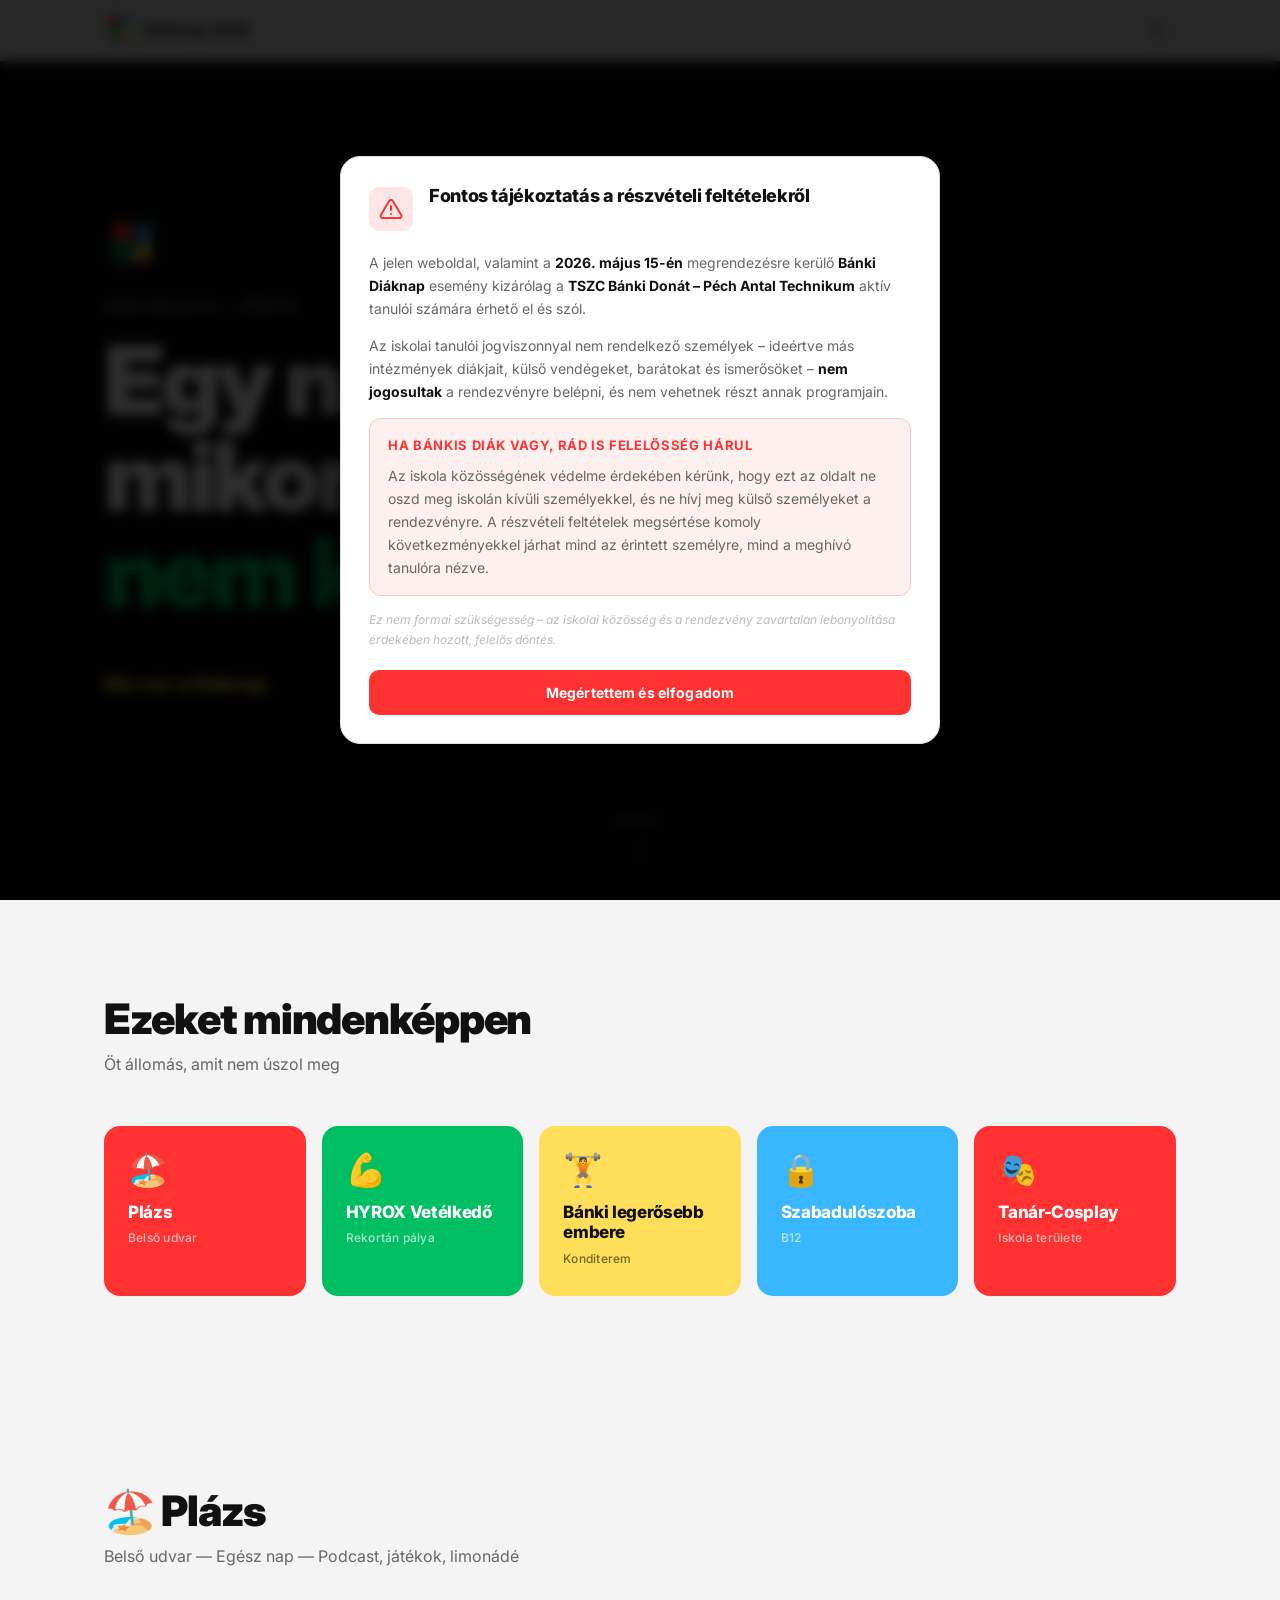
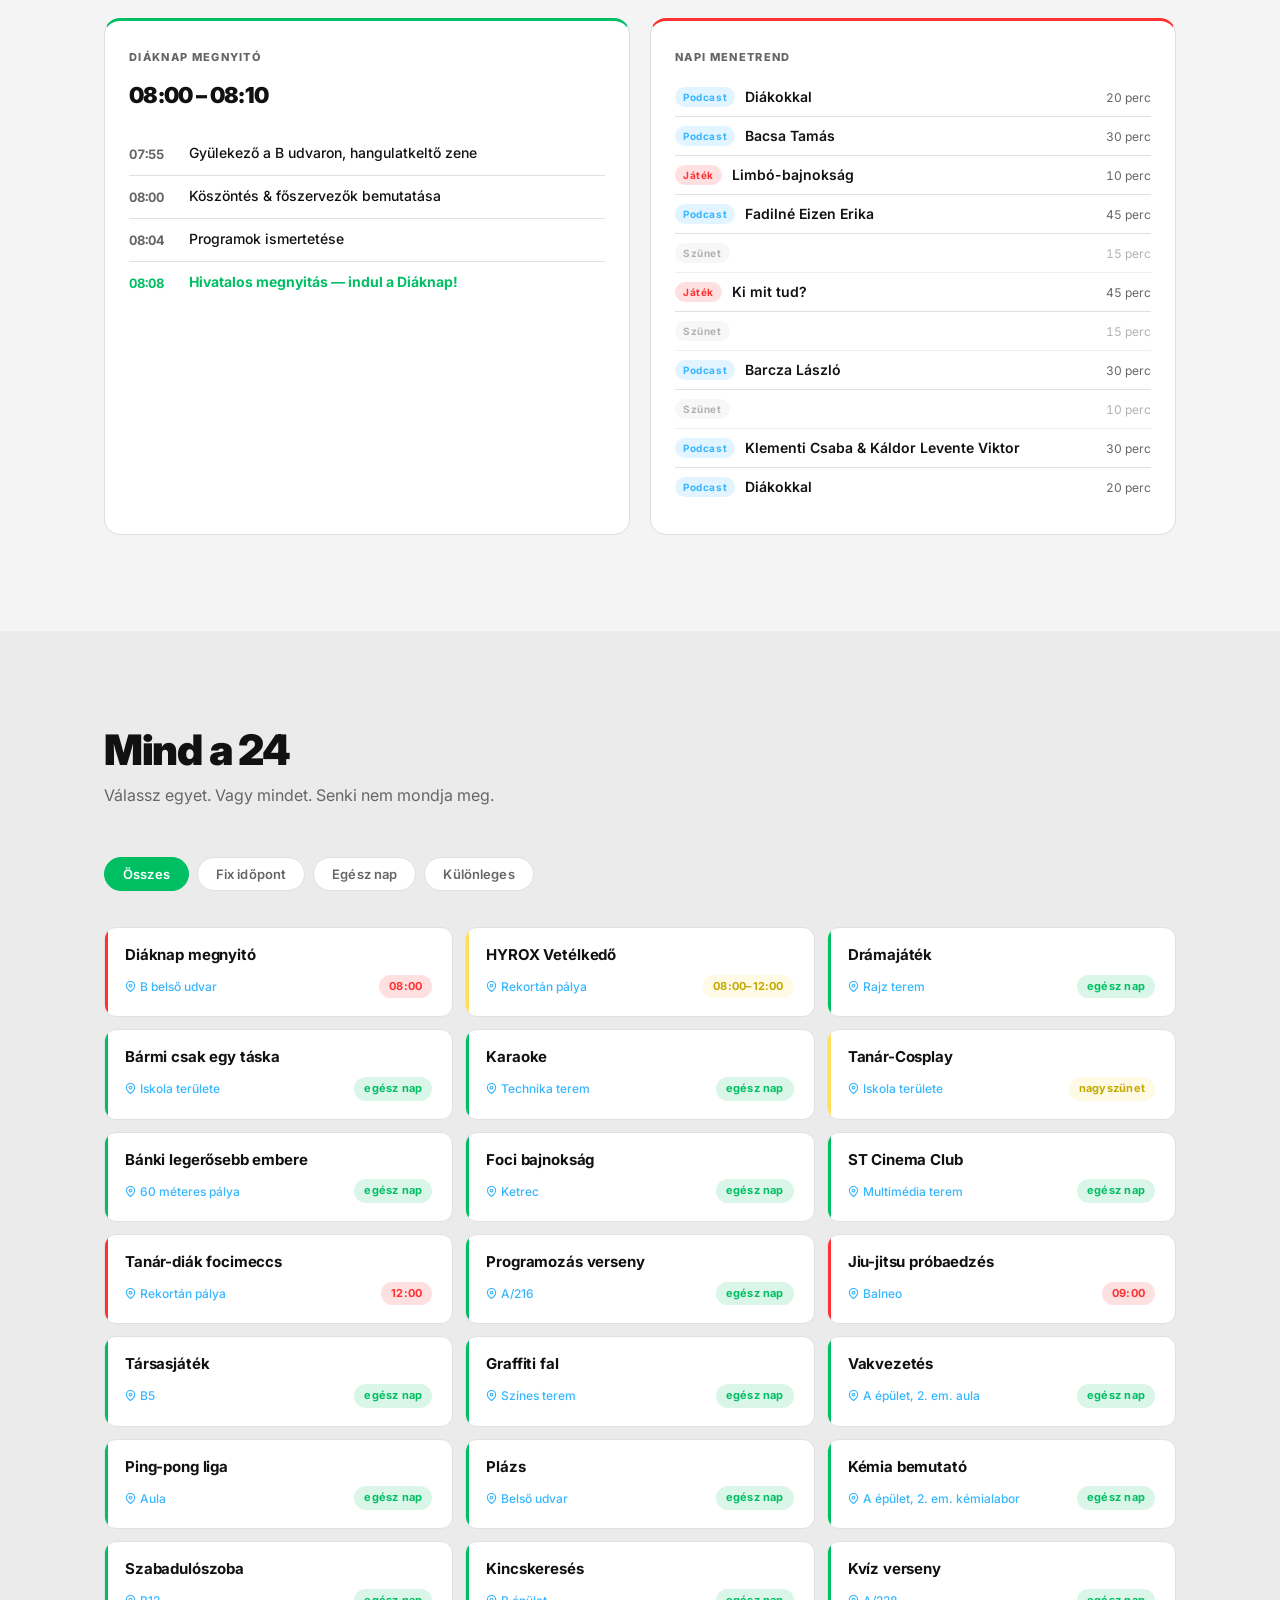
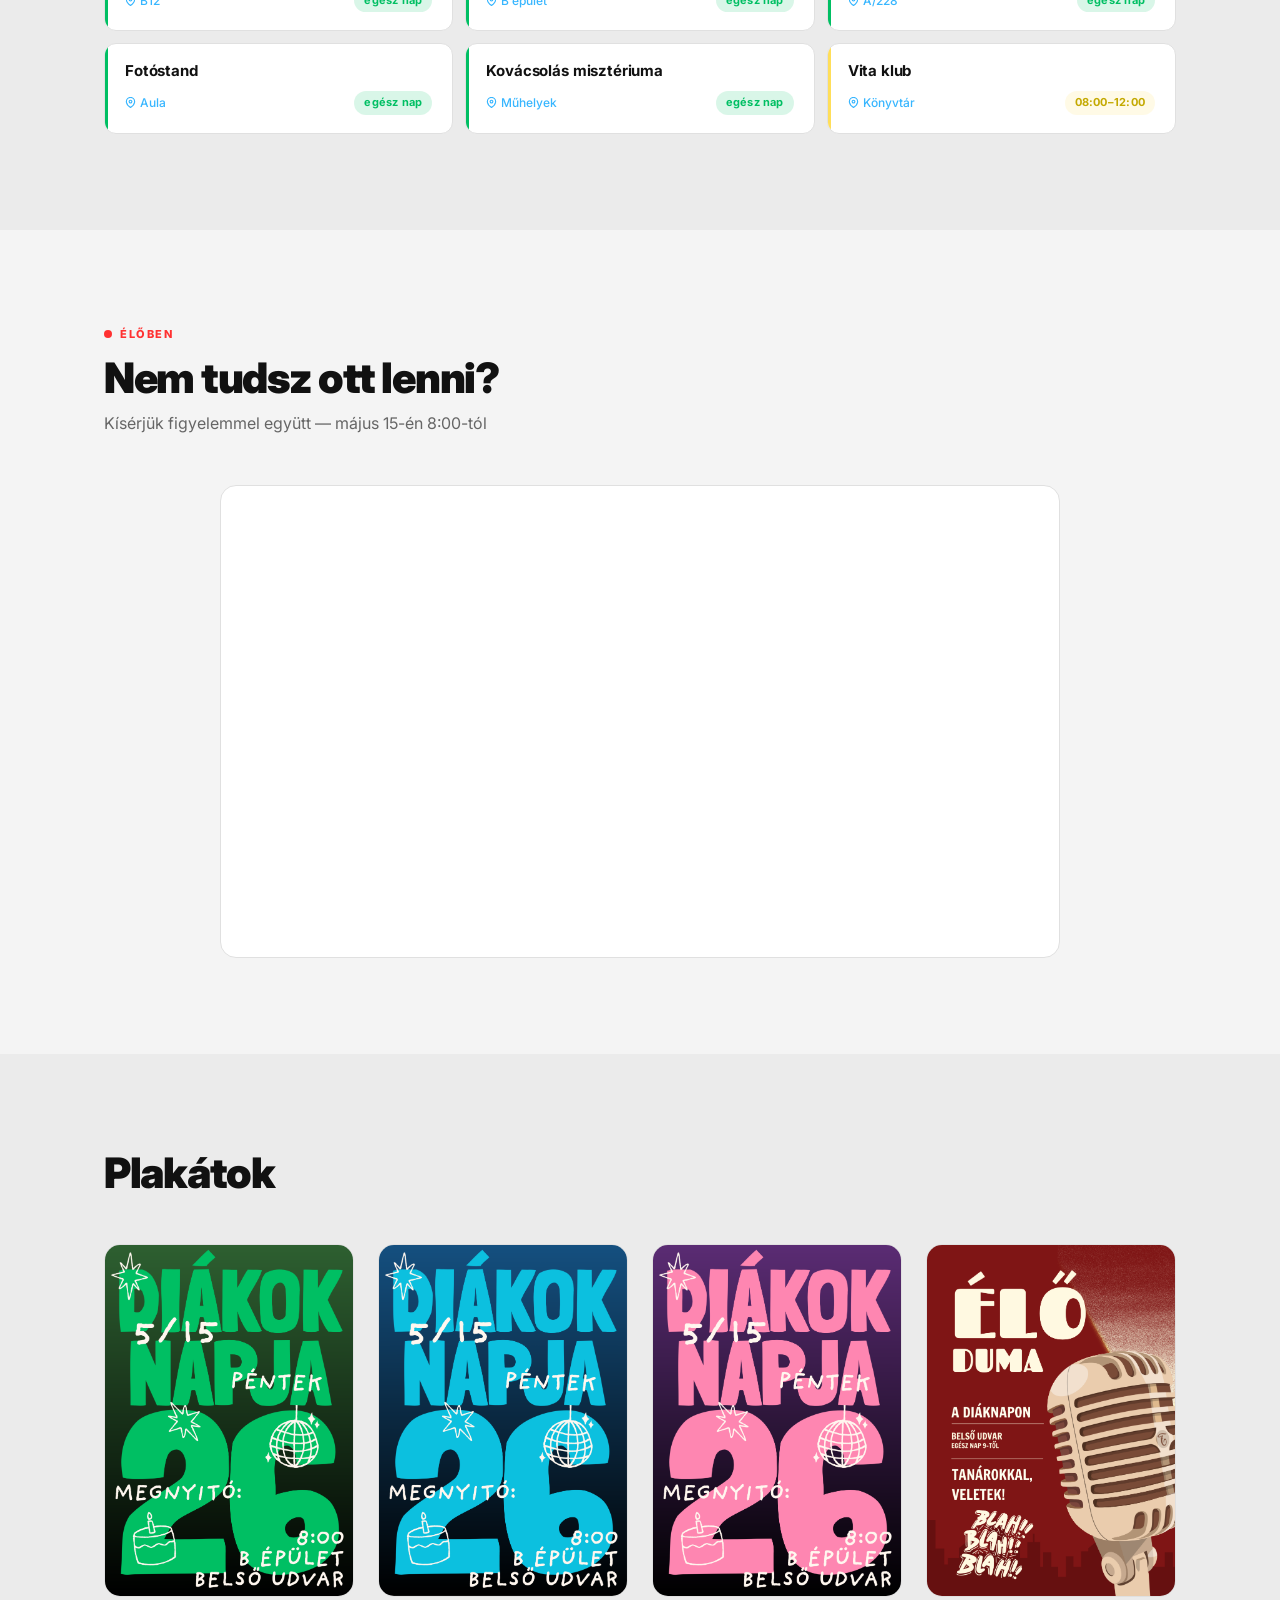
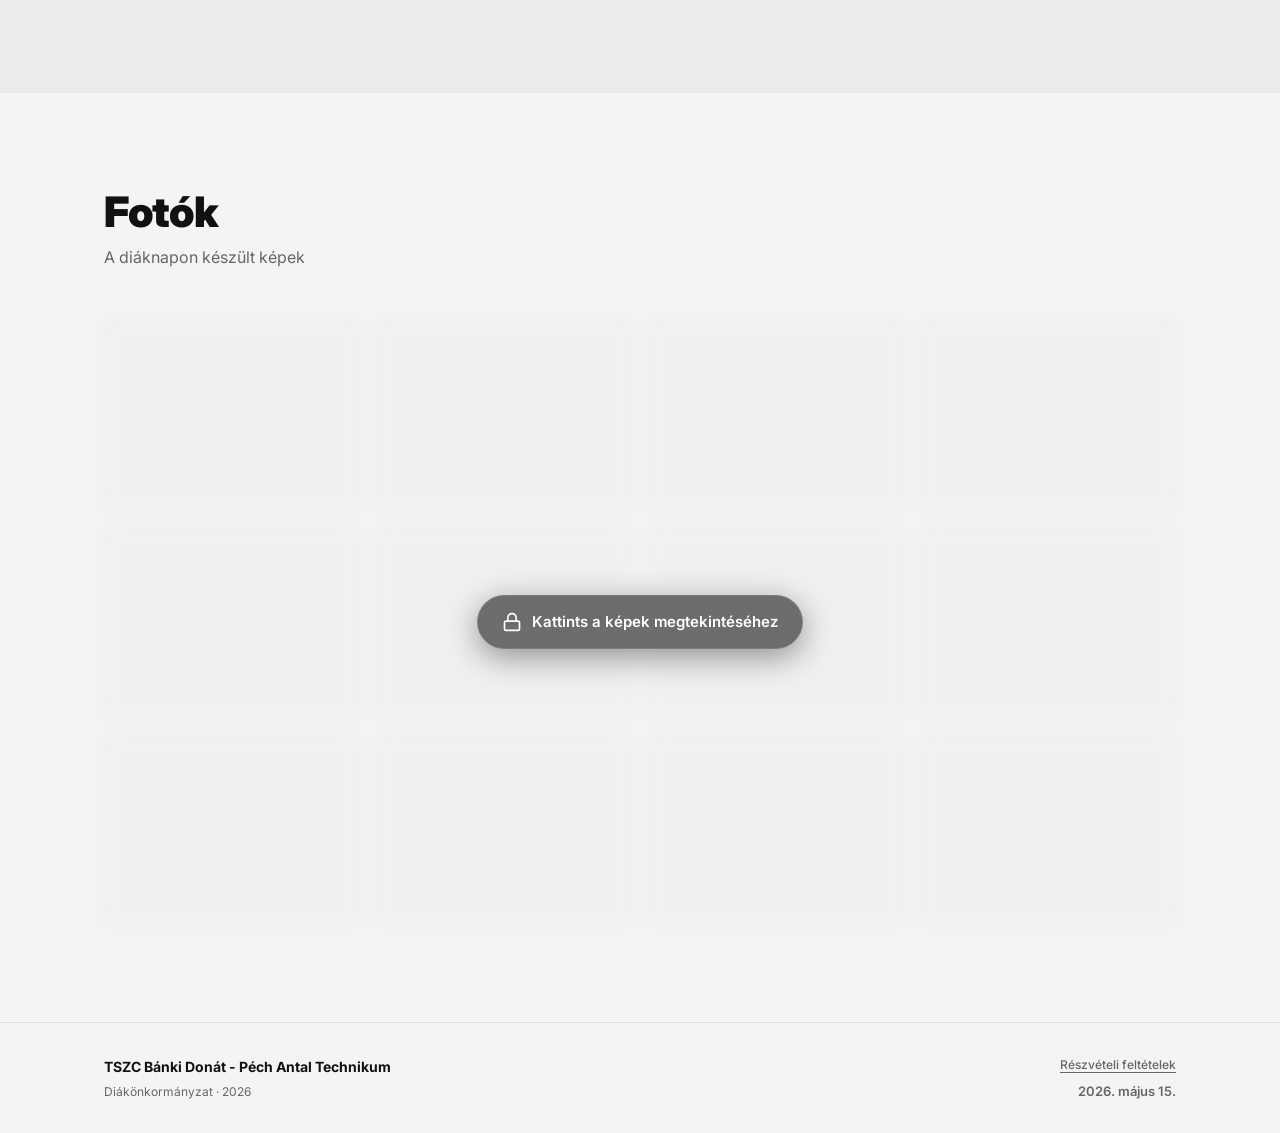
==== index.html @ 0f059c54 "debug" ====
<!DOCTYPE html>
<html lang="hu" data-theme="dark">
<head>
  <meta charset="UTF-8">
  <meta name="viewport" content="width=device-width, initial-scale=1.0">
  <title>Bánki Diáknap 2026</title>

  <!-- Open Graph -->
  <meta property="og:type" content="website">
  <meta property="og:url" content="https://diaknap.vercel.app/">
  <meta property="og:title" content="Bánki Diáknap 2026">
  <meta property="og:description" content="A TSZC Bánki Donát - Péch Antal Technikum éves diáknapja. Programok, bulizás, közösség.">
  <meta property="og:image" content="https://diaknap.vercel.app/assets/og-index-green.png">
  <meta property="og:image:width" content="1200">
  <meta property="og:image:height" content="630">
  <meta property="og:locale" content="hu_HU">

  <!-- Twitter Card -->
  <meta name="twitter:card" content="summary_large_image">
  <meta name="twitter:title" content="Bánki Diáknap 2026">
  <meta name="twitter:description" content="A TSZC Bánki Donát - Péch Antal Technikum éves diáknapja. Programok, bulizás, közösség.">
  <meta name="twitter:image" content="https://diaknap.vercel.app/assets/og-index-green.png">

  <link rel="icon" type="image/png" href="assets/logo-dark.png">
  <link rel="apple-touch-icon" href="assets/logo-dark.png">
  <link rel="preconnect" href="https://fonts.googleapis.com">
  <link rel="preconnect" href="https://fonts.gstatic.com" crossorigin>
  <link href="https://fonts.googleapis.com/css2?family=Inter:wght@400;500;600;700;900&display=swap" rel="stylesheet">
  <link rel="stylesheet" href="css/style.css">
</head>
<body>

  <!-- NAV -->
  <nav class="nav" id="nav">
    <div class="nav-inner">
      <div class="nav-brand">
        <img id="nav-logo" src="assets/logo-dark.png" alt="Bánki Diáknap" class="nav-logo-img" onerror="this.style.display='none';document.getElementById('nav-logo-text').style.display='block'">
        <span id="nav-logo-text" class="nav-logo-text" style="display:none">BÁNKI DIÁKNAP</span>
        <span class="nav-brand-name">Diáknap 2026</span>
      </div>
      <button class="theme-toggle" id="theme-toggle" aria-label="Téma váltás">
        <svg class="icon-sun" xmlns="http://www.w3.org/2000/svg" width="18" height="18" viewBox="0 0 24 24" fill="none" stroke="currentColor" stroke-width="2" stroke-linecap="round" stroke-linejoin="round"><circle cx="12" cy="12" r="5"/><line x1="12" y1="1" x2="12" y2="3"/><line x1="12" y1="21" x2="12" y2="23"/><line x1="4.22" y1="4.22" x2="5.64" y2="5.64"/><line x1="18.36" y1="18.36" x2="19.78" y2="19.78"/><line x1="1" y1="12" x2="3" y2="12"/><line x1="21" y1="12" x2="23" y2="12"/><line x1="4.22" y1="19.78" x2="5.64" y2="18.36"/><line x1="18.36" y1="5.64" x2="19.78" y2="4.22"/></svg>
        <svg class="icon-moon" xmlns="http://www.w3.org/2000/svg" width="18" height="18" viewBox="0 0 24 24" fill="none" stroke="currentColor" stroke-width="2" stroke-linecap="round" stroke-linejoin="round"><path d="M21 12.79A9 9 0 1 1 11.21 3 7 7 0 0 0 21 12.79z"/></svg>
      </button>
    </div>
  </nav>

  <!-- HERO -->
  <section class="hero" id="hero">
    <div class="hero-bg" id="hero-bg"></div>
    <div class="hero-overlay"></div>
    <div class="hero-content">
      <div class="hero-logo-wrap">
        <img id="hero-logo" src="assets/logo-dark.png" alt="Bánki Diáknap" class="hero-logo" onerror="this.style.display='none';document.getElementById('hero-logo-fallback').style.display='flex'">
        <div id="hero-logo-fallback" class="hero-logo-fallback" style="display:none">
          <span class="hlf-top">BÁNKI</span>
          <span class="hlf-line"></span>
          <span class="hlf-bottom">DIÁKNAP</span>
        </div>
      </div>
      <div class="hero-meta">2026. május 15. &mdash; péntek</div>
      <h1 class="hero-title">Egy nap,<br>mikor semmi<br><em>nem kötelező.</em></h1>
      <div class="countdown-wrap" id="countdown-wrap">
        <div class="countdown">
          <div class="cd-item">
            <span class="cd-num" id="cd-days">--</span>
            <span class="cd-label">nap</span>
          </div>
          <span class="cd-sep">:</span>
          <div class="cd-item">
            <span class="cd-num" id="cd-hours">--</span>
            <span class="cd-label">óra</span>
          </div>
          <span class="cd-sep">:</span>
          <div class="cd-item">
            <span class="cd-num" id="cd-mins">--</span>
            <span class="cd-label">perc</span>
          </div>
          <span class="cd-sep">:</span>
          <div class="cd-item">
            <span class="cd-num" id="cd-secs">--</span>
            <span class="cd-label">mp</span>
          </div>
        </div>
      </div>
      <div class="countdown-today" id="countdown-today">Ma van a Diáknap</div>
    </div>
    <a href="#highlights" class="scroll-hint" aria-label="Görgets le">
      <span class="sh-text">scroll</span>
      <div class="sh-line"></div>
    </a>
  </section>

  <!-- HIGHLIGHTS -->
  <section class="section highlights-section" id="highlights">
    <div class="container">
      <div class="section-header">
        <h2 class="section-title">Ezeket mindenképpen</h2>
        <p class="section-sub">Öt állomás, amit nem úszol meg</p>
      </div>
      <div class="highlights-grid" id="highlights-grid"></div>
    </div>
  </section>

  <!-- PLÁZS -->
  <section class="section plazs-section" id="plazs">
    <div class="container">
      <div class="section-header">
        <h2 class="section-title">🏖️ Plázs</h2>
        <p class="section-sub">Belső udvar &mdash; Egész nap &mdash; Podcast, játékok, limonádé</p>
      </div>

      <div class="plazs-grid">

        <!-- Megnyitó -->
        <div class="plazs-card fade-up">
          <div class="plazs-card-label">Diáknap megnyitó</div>
          <div class="plazs-card-time-badge">08:00 – 08:10</div>
          <ul class="plazs-timeline">
            <li>
              <span class="pt-time">07:55</span>
              <span class="pt-event">Gyülekező a B udvaron, hangulatkeltő zene</span>
            </li>
            <li>
              <span class="pt-time">08:00</span>
              <span class="pt-event">Köszöntés &amp; főszervezők bemutatása</span>
            </li>
            <li>
              <span class="pt-time">08:04</span>
              <span class="pt-event">Programok ismertetése</span>
            </li>
            <li class="pt-highlight">
              <span class="pt-time">08:08</span>
              <span class="pt-event">Hivatalos megnyitás — indul a Diáknap!</span>
            </li>
          </ul>
        </div>

        <!-- Napi menetrend -->
        <div class="plazs-card plazs-card--schedule fade-up">
          <div class="plazs-card-label">Napi menetrend</div>
          <ul class="plazs-schedule">
            <li data-type="podcast"><span class="ps-tag">Podcast</span><span class="ps-name">Diákokkal</span><span class="ps-dur">20 perc</span></li>
            <li data-type="podcast"><span class="ps-tag">Podcast</span><span class="ps-name">Bacsa Tamás</span><span class="ps-dur">30 perc</span></li>
            <li data-type="game"><span class="ps-tag">Játék</span><span class="ps-name">Limbó-bajnokság</span><span class="ps-dur">10 perc</span></li>
            <li data-type="podcast"><span class="ps-tag">Podcast</span><span class="ps-name">Fadilné Eizen Erika</span><span class="ps-dur">45 perc</span></li>
            <li data-type="break"><span class="ps-tag">Szünet</span><span class="ps-name"></span><span class="ps-dur">15 perc</span></li>
            <li data-type="game"><span class="ps-tag">Játék</span><span class="ps-name">Ki mit tud?</span><span class="ps-dur">45 perc</span></li>
            <li data-type="break"><span class="ps-tag">Szünet</span><span class="ps-name"></span><span class="ps-dur">15 perc</span></li>
            <li data-type="podcast"><span class="ps-tag">Podcast</span><span class="ps-name">Barcza László</span><span class="ps-dur">30 perc</span></li>
            <li data-type="break"><span class="ps-tag">Szünet</span><span class="ps-name"></span><span class="ps-dur">10 perc</span></li>
            <li data-type="podcast"><span class="ps-tag">Podcast</span><span class="ps-name">Klementi Csaba &amp; Káldor Levente Viktor</span><span class="ps-dur">30 perc</span></li>
            <li data-type="podcast"><span class="ps-tag">Podcast</span><span class="ps-name">Diákokkal</span><span class="ps-dur">20 perc</span></li>
          </ul>
        </div>

      </div>
    </div>
  </section>

  <!-- PROGRAMS -->
  <section class="section programs-section" id="programs">
    <div class="container">
      <div class="section-header">
        <h2 class="section-title">Mind a 24</h2>
        <p class="section-sub">Válassz egyet. Vagy mindet. Senki nem mondja meg.</p>
      </div>
      <div class="filter-bar">
        <button class="filter-btn active" data-filter="all">Összes</button>
        <button class="filter-btn" data-filter="fixed">Fix időpont</button>
        <button class="filter-btn" data-filter="allday">Egész nap</button>
        <button class="filter-btn" data-filter="special">Különleges</button>
      </div>
      <div class="programs-grid" id="programs-grid"></div>
    </div>
  </section>

  <!-- LIVE -->
  <section class="section live-section" id="live">
    <div class="container">
      <div class="section-header">
        <div class="live-badge-wrap">
          <span class="live-dot"></span>
          <span class="live-badge-text">ÉLŐBEN</span>
        </div>
        <h2 class="section-title">Nem tudsz ott lenni?</h2>
        <p class="section-sub">Kísérjük figyelemmel együtt &mdash; május 15-én 8:00-tól</p>
      </div>
      <div class="live-player">
        <div class="live-placeholder" id="live-placeholder">
          <div class="lp-inner">
            <div class="lp-icon">
              <svg xmlns="http://www.w3.org/2000/svg" width="48" height="48" viewBox="0 0 24 24" fill="none" stroke="currentColor" stroke-width="1.5" stroke-linecap="round" stroke-linejoin="round"><polygon points="23 7 16 12 23 17 23 7"/><rect x="1" y="5" width="15" height="14" rx="2" ry="2"/></svg>
            </div>
            <p class="lp-title">Az adás még nem kezdődött el</p>
            <p class="lp-sub">Térj vissza május 15.-én reggel</p>
          </div>
        </div>
        <div class="live-iframe-wrap" id="live-iframe-wrap">
          <iframe
            id="yt-iframe"
            src="https://www.youtube.com/embed/CGBynso5h50"
            title="Bánki Diáknap 2026 – Élő közvetítés"
            frameborder="0"
            allow="accelerometer; autoplay; clipboard-write; encrypted-media; gyroscope; picture-in-picture; web-share"
            allowfullscreen>
          </iframe>
        </div>
      </div>
    </div>
  </section>

  <!-- POSTER -->
  <section class="section poster-section" id="poster">
    <div class="container">
      <div class="section-header">
        <h2 class="section-title">Plakátok</h2>
      </div>
      <div class="poster-grid">
        <div class="poster-item">
          <img src="assets/daiknap_zold_plakat.png" alt="Bánki Diáknap 2026 plakát – zöld" class="poster-img" loading="lazy">
        </div>
        <div class="poster-item">
          <img src="assets/daiknap_kek_plakat.png" alt="Bánki Diáknap 2026 plakát – kék" class="poster-img" loading="lazy">
        </div>
        <div class="poster-item">
          <img src="assets/daiknap_lila_plakat.png" alt="Bánki Diáknap 2026 plakát – lila" class="poster-img" loading="lazy">
        </div>
        <div class="poster-item">
          <img src="assets/podcast_plakat.png" alt="Bánki Diáknap 2026 plakát – podcast" class="poster-img" loading="lazy">
        </div>
      </div>
    </div>
  </section>

  <!-- GALLERY -->
  <section class="section gallery-section" id="gallery">
    <div class="container">
      <div class="section-header">
        <h2 class="section-title">Fotók</h2>
        <p class="section-sub">A diáknapon készült képek</p>
      </div>
      <div class="gallery-wrapper">
        <div class="gallery-grid" id="galleryGrid"></div>
        <div class="gallery-lock-overlay" id="galleryLockOverlay" role="button" tabindex="0" aria-label="Galéria zárolva — kattints a megnyitáshoz">
          <div class="gallery-lock-badge">
            <svg xmlns="http://www.w3.org/2000/svg" width="20" height="20" viewBox="0 0 24 24" fill="none" stroke="currentColor" stroke-width="2" stroke-linecap="round" stroke-linejoin="round"><rect x="3" y="11" width="18" height="11" rx="2" ry="2"/><path d="M7 11V7a5 5 0 0 1 10 0v4"/></svg>
            Kattints a képek megtekintéséhez
          </div>
        </div>
      </div>
    </div>
  </section>

  <!-- GALLERY PASSWORD MODAL -->
  <div class="gallery-modal-overlay" id="galleryModalOverlay">
    <div class="gallery-modal" role="dialog" aria-modal="true" aria-labelledby="galleryModalTitle">
      <h3 class="gallery-modal-title" id="galleryModalTitle">Jelszó szükséges</h3>
      <p class="gallery-modal-desc">Ez a tartalom csak a jelszó birtokosainak elérhető.</p>
      <input type="password" id="galleryPasswordInput" class="gallery-modal-input" placeholder="Jelszó" autocomplete="current-password" aria-describedby="galleryModalError" />
      <p class="gallery-modal-error" id="galleryModalError" aria-live="polite">Helytelen jelszó</p>
      <div class="gallery-modal-actions">
        <button class="gallery-modal-cancel" id="galleryModalCancel">Mégse</button>
        <button class="gallery-modal-submit" id="galleryModalSubmit">Megnyitás</button>
      </div>
    </div>
  </div>

  <!-- GALLERY LIGHTBOX -->
  <div class="lightbox-overlay" id="galleryLightbox" role="dialog" aria-modal="true" aria-label="Fotógaléria">
    <button class="lb-close" id="galleryLbClose" aria-label="Bezárás">
      <svg xmlns="http://www.w3.org/2000/svg" width="24" height="24" viewBox="0 0 24 24" fill="none" stroke="currentColor" stroke-width="2.5" stroke-linecap="round" stroke-linejoin="round"><line x1="18" y1="6" x2="6" y2="18"/><line x1="6" y1="6" x2="18" y2="18"/></svg>
    </button>
    <button class="lb-nav lb-prev" id="galleryLbPrev" aria-label="Előző fotó">
      <svg xmlns="http://www.w3.org/2000/svg" width="24" height="24" viewBox="0 0 24 24" fill="none" stroke="currentColor" stroke-width="2.5" stroke-linecap="round" stroke-linejoin="round"><polyline points="15 18 9 12 15 6"/></svg>
    </button>
    <div class="lb-img-wrap">
      <img class="lb-img" id="galleryLbImg" src="" alt="" />
    </div>
    <button class="lb-nav lb-next" id="galleryLbNext" aria-label="Következő fotó">
      <svg xmlns="http://www.w3.org/2000/svg" width="24" height="24" viewBox="0 0 24 24" fill="none" stroke="currentColor" stroke-width="2.5" stroke-linecap="round" stroke-linejoin="round"><polyline points="9 18 15 12 9 6"/></svg>
    </button>
    <div class="lb-counter" id="galleryLbCounter"></div>
    <a class="lb-download" id="galleryLbDownload" download>
      <svg xmlns="http://www.w3.org/2000/svg" width="16" height="16" viewBox="0 0 24 24" fill="none" stroke="currentColor" stroke-width="2.5" stroke-linecap="round" stroke-linejoin="round"><path d="M21 15v4a2 2 0 0 1-2 2H5a2 2 0 0 1-2-2v-4"/><polyline points="7 10 12 15 17 10"/><line x1="12" y1="15" x2="12" y2="3"/></svg>
      Letöltés
    </a>
  </div>

  <!-- FOOTER -->
  <footer class="footer">
    <div class="container footer-inner">
      <div class="footer-left">
        <span class="footer-school">TSZC Bánki Donát - Péch Antal Technikum</span>
        <span class="footer-dok">Diákönkormányzat &middot; 2026</span>
      </div>
      <div class="footer-right">
        <a href="hozzaferes" class="footer-access-link">Részvételi feltételek</a>
        <span class="footer-date">2026. május 15.</span>
      </div>
    </div>
  </footer>

  <!-- ACCESS MODAL -->
  <div class="access-modal-overlay" id="access-modal-overlay">
    <div class="access-modal" role="dialog" aria-modal="true" aria-labelledby="access-modal-title">
      <div class="access-modal-header">
        <div class="access-modal-icon">
          <svg xmlns="http://www.w3.org/2000/svg" width="24" height="24" viewBox="0 0 24 24" fill="none" stroke="currentColor" stroke-width="2" stroke-linecap="round" stroke-linejoin="round"><path d="M10.29 3.86L1.82 18a2 2 0 0 0 1.71 3h16.94a2 2 0 0 0 1.71-3L13.71 3.86a2 2 0 0 0-3.42 0z"/><line x1="12" y1="9" x2="12" y2="13"/><line x1="12" y1="17" x2="12.01" y2="17"/></svg>
        </div>
        <h2 class="access-modal-title" id="access-modal-title">Fontos tájékoztatás a részvételi feltételekről</h2>
      </div>
      <div class="access-modal-body">
        <p>A jelen weboldal, valamint a <strong>2026. május 15-én</strong> megrendezésre kerülő <strong>Bánki Diáknap</strong> esemény kizárólag a <strong>TSZC Bánki Donát – Péch Antal Technikum</strong> aktív tanulói számára érhető el és szól.</p>
        <p>Az iskolai tanulói jogviszonnyal nem rendelkező személyek – ideértve más intézmények diákjait, külső vendégeket, barátokat és ismerősöket – <strong>nem jogosultak</strong> a rendezvényre belépni, és nem vehetnek részt annak programjain.</p>
        <div class="access-modal-notice">
          <p class="access-modal-notice-title">Ha bánkis diák vagy, rád is felelősség hárul</p>
          <p>Az iskola közösségének védelme érdekében kérünk, hogy ezt az oldalt ne oszd meg iskolán kívüli személyekkel, és ne hívj meg külső személyeket a rendezvényre. A részvételi feltételek megsértése komoly következményekkel járhat mind az érintett személyre, mind a meghívó tanulóra nézve.</p>
        </div>
        <p class="access-modal-footer-note">Ez nem formai szükségesség – az iskolai közösség és a rendezvény zavartalan lebonyolítása érdekében hozott, felelős döntés.</p>
      </div>
      <div class="access-modal-actions">
        <button class="access-modal-btn" id="access-modal-close">Megértettem és elfogadom</button>
      </div>
    </div>
  </div>

  <!-- LIGHTBOX -->
  <div class="lightbox-overlay" id="lightbox-overlay" role="dialog" aria-modal="true" aria-label="Plakát galéria">
    <button class="lb-close" id="lb-close" aria-label="Bezárás">
      <svg xmlns="http://www.w3.org/2000/svg" width="24" height="24" viewBox="0 0 24 24" fill="none" stroke="currentColor" stroke-width="2.5" stroke-linecap="round" stroke-linejoin="round"><line x1="18" y1="6" x2="6" y2="18"/><line x1="6" y1="6" x2="18" y2="18"/></svg>
    </button>
    <button class="lb-nav lb-prev" id="lb-prev" aria-label="Előző plakát">
      <svg xmlns="http://www.w3.org/2000/svg" width="24" height="24" viewBox="0 0 24 24" fill="none" stroke="currentColor" stroke-width="2.5" stroke-linecap="round" stroke-linejoin="round"><polyline points="15 18 9 12 15 6"/></svg>
    </button>
    <div class="lb-img-wrap">
      <img class="lb-img" id="lb-img" src="" alt="">
    </div>
    <button class="lb-nav lb-next" id="lb-next" aria-label="Következő plakát">
      <svg xmlns="http://www.w3.org/2000/svg" width="24" height="24" viewBox="0 0 24 24" fill="none" stroke="currentColor" stroke-width="2.5" stroke-linecap="round" stroke-linejoin="round"><polyline points="9 18 15 12 9 6"/></svg>
    </button>
    <div class="lb-counter" id="lb-counter"></div>
  </div>

  <!-- PROGRAM DETAIL MODAL -->
  <div class="prog-modal-overlay" id="prog-modal-overlay">
    <div class="prog-modal" role="dialog" aria-modal="true" aria-labelledby="prog-modal-title">
      <button class="prog-modal-close" id="prog-modal-close" aria-label="Bezárás">
        <svg xmlns="http://www.w3.org/2000/svg" width="20" height="20" viewBox="0 0 24 24" fill="none" stroke="currentColor" stroke-width="2.5" stroke-linecap="round" stroke-linejoin="round"><line x1="18" y1="6" x2="6" y2="18"/><line x1="6" y1="6" x2="18" y2="18"/></svg>
      </button>
      <div class="prog-modal-header">
        <h2 class="prog-modal-title" id="prog-modal-title"></h2>
        <div class="prog-modal-meta">
          <span class="prog-modal-location">
            <svg xmlns="http://www.w3.org/2000/svg" width="13" height="13" viewBox="0 0 24 24" fill="none" stroke="currentColor" stroke-width="2.5" stroke-linecap="round" stroke-linejoin="round" style="flex-shrink:0"><path d="M21 10c0 7-9 13-9 13s-9-6-9-13a9 9 0 0 1 18 0z"/><circle cx="12" cy="10" r="3"/></svg>
            <span id="prog-modal-location"></span>
          </span>
          <span id="prog-modal-time" class="pc-badge"></span>
        </div>
      </div>
      <div class="prog-modal-divider"></div>
      <div class="prog-modal-teacher-row">
        <span class="prog-modal-teacher-label">Felelős tanár</span>
        <span class="prog-modal-teacher-name" id="prog-modal-teacher"></span>
      </div>
      <div class="prog-modal-divider"></div>
      <p class="prog-modal-desc" id="prog-modal-desc"></p>
    </div>
  </div>

  <!-- SCROLL TO TOP -->
  <button class="scroll-top" id="scroll-top" aria-label="Vissza a tetejére">
    <svg xmlns="http://www.w3.org/2000/svg" width="20" height="20" viewBox="0 0 24 24" fill="none" stroke="currentColor" stroke-width="2.5" stroke-linecap="round" stroke-linejoin="round"><polyline points="18 15 12 9 6 15"/></svg>
  </button>

  <script src="js/main.js"></script>
</body>
</html>
---- css/style.css ----
/* ===== CUSTOM PROPERTIES ===== */
:root {
  --red: #ff3131;
  --green: #00bf63;
  --blue: #38b6ff;
  --yellow: #ffde59;

  /* dark mode defaults */
  --bg: #0a0a0a;
  --bg2: #111111;
  --surface: #161616;
  --surface2: #202020;
  --border: #2a2a2a;
  --text: #f0f0f0;
  --text-muted: #888;
  --text-faint: #444;
  --nav-bg: rgba(10, 10, 10, 0.85);
  --hero-overlay: rgba(0, 0, 0, 0.55);
  --shadow: 0 4px 24px rgba(0,0,0,0.4);
  --shadow-card: 0 2px 12px rgba(0,0,0,0.3);
}

[data-theme="light"] {
  --bg: #f4f4f4;
  --bg2: #ebebeb;
  --surface: #ffffff;
  --surface2: #f0f0f0;
  --border: #e0e0e0;
  --text: #111111;
  --text-muted: #666;
  --text-faint: #bbb;
  --nav-bg: rgba(244, 244, 244, 0.88);
  --hero-overlay: rgba(0, 0, 0, 0.4);
  --shadow: 0 4px 24px rgba(0,0,0,0.1);
  --shadow-card: 0 2px 12px rgba(0,0,0,0.08);
}

/* ===== RESET & BASE ===== */
*, *::before, *::after {
  box-sizing: border-box;
  margin: 0;
  padding: 0;
}

html {
  scroll-behavior: smooth;
}

body {
  font-family: 'Inter', system-ui, -apple-system, sans-serif;
  background: var(--bg);
  color: var(--text);
  line-height: 1.6;
  transition: background 0.3s, color 0.3s;
  overflow-x: hidden;
}

img {
  max-width: 100%;
  display: block;
}

a {
  color: inherit;
  text-decoration: none;
}

button {
  font-family: inherit;
  cursor: pointer;
  border: none;
  background: none;
}

/* ===== LAYOUT ===== */
.container {
  max-width: 1120px;
  margin: 0 auto;
  padding: 0 24px;
}

.section {
  padding: 96px 0;
}

.section-header {
  margin-bottom: 48px;
}

.section-title {
  font-size: clamp(28px, 4vw, 42px);
  font-weight: 900;
  letter-spacing: -0.03em;
  line-height: 1.1;
  color: var(--text);
}

.section-sub {
  margin-top: 10px;
  font-size: 16px;
  color: var(--text-muted);
  font-weight: 400;
}

/* ===== SCROLL ANIMATION ===== */
.fade-up {
  opacity: 0;
  transform: translateY(28px);
  transition: opacity 0.6s ease, transform 0.6s ease;
}

.fade-up.visible {
  opacity: 1;
  transform: translateY(0);
}

/* ===== NAV ===== */
.nav {
  position: fixed;
  top: 0;
  left: 0;
  right: 0;
  z-index: 100;
  backdrop-filter: blur(16px);
  -webkit-backdrop-filter: blur(16px);
  background: var(--nav-bg);
  border-bottom: 1px solid var(--border);
  transition: transform 0.3s ease, background 0.3s;
}

.nav.hidden {
  transform: translateY(-100%);
}

.nav-inner {
  max-width: 1120px;
  margin: 0 auto;
  padding: 0 24px;
  height: 60px;
  display: flex;
  align-items: center;
  justify-content: space-between;
}

.nav-brand {
  display: flex;
  align-items: center;
  gap: 8px;
}

.nav-logo-img {
  height: 32px;
  width: auto;
  border-radius: 8px;
}

.nav-logo-text {
  font-size: 14px;
  font-weight: 800;
  letter-spacing: 0.1em;
  color: var(--text);
}

.nav-brand-name {
  font-size: 15px;
  font-weight: 700;
  letter-spacing: 0.02em;
  color: var(--text);
}

.theme-toggle {
  width: 36px;
  height: 36px;
  border-radius: 8px;
  display: flex;
  align-items: center;
  justify-content: center;
  color: var(--text-muted);
  transition: color 0.2s, background 0.2s;
}

.theme-toggle:hover {
  color: var(--text);
  background: var(--surface2);
}

[data-theme="dark"] .icon-sun { display: block; }
[data-theme="dark"] .icon-moon { display: none; }
[data-theme="light"] .icon-sun { display: none; }
[data-theme="light"] .icon-moon { display: block; }

/* ===== HERO ===== */
.hero {
  position: relative;
  min-height: 100vh;
  display: flex;
  align-items: center;
  overflow: hidden;
}

.hero-bg {
  position: absolute;
  inset: 0;
  background-color: #0d0d0d;
  transform: scale(1.04);
  transition: transform 0.1s linear;
}

.hero-overlay {
  position: absolute;
  inset: 0;
  background: var(--hero-overlay);
  background: linear-gradient(
    to bottom,
    rgba(0,0,0,0.3) 0%,
    rgba(0,0,0,0.5) 50%,
    rgba(0,0,0,0.7) 100%
  );
}

[data-theme="light"] .hero-overlay {
  background: linear-gradient(
    to bottom,
    rgba(0,0,0,0.25) 0%,
    rgba(0,0,0,0.45) 50%,
    rgba(0,0,0,0.6) 100%
  );
}

.hero-content {
  position: relative;
  z-index: 2;
  padding: 100px 24px 80px;
  max-width: 1120px;
  margin: 0 auto;
  width: 100%;
}

/* Hero logo */
.hero-logo-wrap {
  margin-bottom: 20px;
}

.hero-logo {
  height: 56px;
  width: auto;
  border-radius: 12px;
}

.hero-logo-fallback {
  display: flex;
  align-items: center;
  gap: 12px;
}

.hlf-top,
.hlf-bottom {
  font-size: 13px;
  font-weight: 900;
  letter-spacing: 0.18em;
  color: #fff;
}

.hlf-line {
  width: 1px;
  height: 28px;
  background: rgba(255,255,255,0.4);
}

.hero-meta {
  font-size: 13px;
  font-weight: 500;
  letter-spacing: 0.06em;
  color: rgba(255,255,255,0.6);
  text-transform: uppercase;
  margin-bottom: 16px;
}

.hero-title {
  font-size: clamp(48px, 8vw, 96px);
  font-weight: 900;
  letter-spacing: -0.04em;
  line-height: 1.0;
  color: #fff;
  margin-bottom: 48px;
}

.hero-title em {
  font-style: normal;
  color: var(--green);
}

/* Countdown */
.countdown-wrap {
  display: inline-block;
  margin-bottom: 8px;
}

.countdown {
  display: flex;
  align-items: flex-start;
  gap: 8px;
}

.cd-item {
  display: flex;
  flex-direction: column;
  align-items: center;
  min-width: 60px;
}

.cd-num {
  font-size: clamp(36px, 5vw, 56px);
  font-weight: 900;
  letter-spacing: -0.03em;
  color: var(--green);
  font-variant-numeric: tabular-nums;
  line-height: 1;
  transition: transform 0.15s ease;
}

.cd-num.tick {
  transform: scale(1.08);
}

.cd-label {
  font-size: 11px;
  font-weight: 600;
  letter-spacing: 0.08em;
  color: rgba(255,255,255,0.45);
  text-transform: uppercase;
  margin-top: 4px;
}

.cd-sep {
  font-size: clamp(28px, 4vw, 44px);
  font-weight: 900;
  color: rgba(255,255,255,0.2);
  line-height: 1;
  padding-top: 2px;
  user-select: none;
}

.countdown-today {
  display: none;
  font-size: 20px;
  font-weight: 700;
  color: var(--yellow);
  letter-spacing: -0.01em;
}

/* Scroll hint */
.scroll-hint {
  position: absolute;
  bottom: 32px;
  left: 50%;
  transform: translateX(-50%);
  display: flex;
  flex-direction: column;
  align-items: center;
  gap: 8px;
  z-index: 2;
  opacity: 0.5;
  transition: opacity 0.2s;
}

.scroll-hint:hover {
  opacity: 0.9;
}

.sh-text {
  font-size: 10px;
  font-weight: 600;
  letter-spacing: 0.15em;
  color: #fff;
  text-transform: uppercase;
}

.sh-line {
  width: 1px;
  height: 32px;
  background: #fff;
  animation: scrollPulse 1.8s ease-in-out infinite;
  transform-origin: top;
}

@keyframes scrollPulse {
  0%, 100% { transform: scaleY(1); opacity: 0.5; }
  50% { transform: scaleY(0.5); opacity: 1; }
}

/* ===== HIGHLIGHTS ===== */
.highlights-section {
  background: var(--bg);
}

.highlights-grid {
  display: grid;
  grid-template-columns: repeat(auto-fill, minmax(200px, 1fr));
  gap: 16px;
}

.highlight-card {
  border-radius: 16px;
  padding: 28px 24px;
  cursor: default;
  transition: transform 0.25s ease, box-shadow 0.25s ease;
  position: relative;
  overflow: hidden;
}

.highlight-card::before {
  content: '';
  position: absolute;
  inset: 0;
  background: rgba(0,0,0,0.12);
  opacity: 0;
  transition: opacity 0.25s;
}

.highlight-card:hover {
  transform: translateY(-4px);
  box-shadow: 0 16px 40px rgba(0,0,0,0.25);
}

.highlight-card:hover::before {
  opacity: 1;
}

.hc-emoji {
  font-size: 32px;
  line-height: 1;
  margin-bottom: 16px;
  display: block;
}

.hc-name {
  font-size: 17px;
  font-weight: 800;
  letter-spacing: -0.02em;
  line-height: 1.2;
  color: #fff;
  margin-bottom: 6px;
}

.hc-loc {
  font-size: 12px;
  font-weight: 500;
  color: rgba(255,255,255,0.65);
  letter-spacing: 0.02em;
}

/* ===== PLÁZS ===== */
.plazs-section {
  background: var(--bg);
}

.plazs-grid {
  display: grid;
  grid-template-columns: 1fr 1fr;
  gap: 20px;
}

@media (max-width: 720px) {
  .plazs-grid {
    grid-template-columns: 1fr;
  }
}

.plazs-card {
  background: var(--surface);
  border: 1px solid var(--border);
  border-radius: 16px;
  padding: 28px 24px;
}

.plazs-card:first-child {
  border-top: 3px solid var(--green);
}

.plazs-card--schedule {
  border-top: 3px solid var(--red);
}

.plazs-card-label {
  font-size: 11px;
  font-weight: 800;
  letter-spacing: 0.12em;
  text-transform: uppercase;
  color: var(--text-muted);
  margin-bottom: 12px;
}

.plazs-card-time-badge {
  font-size: 22px;
  font-weight: 900;
  letter-spacing: -0.03em;
  color: var(--text);
  margin-bottom: 20px;
}

.plazs-timeline {
  list-style: none;
  display: flex;
  flex-direction: column;
}

.plazs-timeline li {
  display: flex;
  gap: 16px;
  align-items: flex-start;
  padding: 10px 0;
  border-bottom: 1px solid var(--border);
}

.plazs-timeline li:last-child {
  border-bottom: none;
}

.pt-time {
  font-size: 13px;
  font-weight: 700;
  color: var(--text-muted);
  min-width: 44px;
  flex-shrink: 0;
  padding-top: 1px;
  font-variant-numeric: tabular-nums;
}

.pt-event {
  font-size: 14px;
  font-weight: 500;
  color: var(--text);
  line-height: 1.4;
}

.plazs-timeline li.pt-highlight .pt-time,
.plazs-timeline li.pt-highlight .pt-event {
  color: var(--green);
  font-weight: 700;
}

.plazs-schedule {
  list-style: none;
  display: flex;
  flex-direction: column;
}

.plazs-schedule li {
  display: flex;
  align-items: center;
  gap: 10px;
  padding: 9px 0;
  border-bottom: 1px solid var(--border);
}

.plazs-schedule li:last-child {
  border-bottom: none;
}

.plazs-schedule li[data-type="break"] {
  opacity: 0.5;
}

.ps-tag {
  font-size: 10px;
  font-weight: 700;
  letter-spacing: 0.06em;
  padding: 2px 8px;
  border-radius: 100px;
  white-space: nowrap;
  flex-shrink: 0;
}

.plazs-schedule li[data-type="podcast"] .ps-tag {
  background: rgba(56, 182, 255, 0.15);
  color: var(--blue);
}

.plazs-schedule li[data-type="game"] .ps-tag {
  background: rgba(255, 49, 49, 0.15);
  color: var(--red);
}

.plazs-schedule li[data-type="break"] .ps-tag {
  background: var(--surface2);
  color: var(--text-muted);
}

.ps-name {
  font-size: 14px;
  font-weight: 600;
  color: var(--text);
  flex: 1;
  line-height: 1.3;
}

.ps-dur {
  font-size: 12px;
  color: var(--text-muted);
  font-variant-numeric: tabular-nums;
  white-space: nowrap;
  flex-shrink: 0;
}

/* ===== PROGRAMS ===== */
.programs-section {
  background: var(--bg2);
}

.filter-bar {
  display: flex;
  gap: 8px;
  flex-wrap: wrap;
  margin-bottom: 36px;
}

.filter-btn {
  padding: 8px 18px;
  border-radius: 100px;
  font-size: 13px;
  font-weight: 600;
  color: var(--text-muted);
  background: var(--surface);
  border: 1px solid var(--border);
  transition: all 0.2s ease;
  letter-spacing: 0.01em;
}

.filter-btn:hover {
  color: var(--text);
  border-color: var(--text-faint);
}

.filter-btn.active {
  background: var(--green);
  color: #fff;
  border-color: var(--green);
}

.programs-grid {
  display: grid;
  grid-template-columns: repeat(auto-fill, minmax(280px, 1fr));
  gap: 12px;
}

.program-card {
  background: var(--surface);
  border: 1px solid var(--border);
  border-radius: 12px;
  padding: 18px 20px;
  display: flex;
  flex-direction: column;
  gap: 10px;
  transition: transform 0.2s ease, box-shadow 0.2s ease, opacity 0.3s ease;
  position: relative;
  overflow: hidden;
}

.program-card::before {
  content: '';
  position: absolute;
  left: 0;
  top: 0;
  bottom: 0;
  width: 3px;
  border-radius: 2px 0 0 2px;
}

.program-card[data-type="allday"]::before { background: var(--green); }
.program-card[data-type="fixed"]::before { background: var(--red); }
.program-card[data-type="halfday"]::before { background: var(--yellow); }
.program-card[data-type="special"]::before { background: var(--yellow); }

.program-card {
  cursor: pointer;
}

.program-card:hover {
  transform: translateY(-2px);
  box-shadow: var(--shadow-card);
}

.program-card.hidden {
  display: none;
}

.pc-name {
  font-size: 15px;
  font-weight: 700;
  letter-spacing: -0.01em;
  line-height: 1.25;
  color: var(--text);
}

.pc-footer {
  display: flex;
  align-items: center;
  justify-content: space-between;
  gap: 8px;
}

.pc-location {
  font-size: 12px;
  color: var(--blue);
  font-weight: 500;
  display: flex;
  align-items: center;
  gap: 4px;
  flex: 1;
  min-width: 0;
}

.pc-location span {
  overflow: hidden;
  text-overflow: ellipsis;
  white-space: nowrap;
}

.pc-badge {
  font-size: 11px;
  font-weight: 700;
  padding: 3px 10px;
  border-radius: 100px;
  white-space: nowrap;
  letter-spacing: 0.02em;
  flex-shrink: 0;
}

.badge-allday {
  background: rgba(0, 191, 99, 0.15);
  color: var(--green);
}

.badge-fixed {
  background: rgba(255, 49, 49, 0.15);
  color: var(--red);
}

.badge-halfday,
.badge-special {
  background: rgba(255, 222, 89, 0.15);
  color: #c4a900;
}

[data-theme="dark"] .badge-halfday,
[data-theme="dark"] .badge-special {
  color: var(--yellow);
}

/* ===== LIVE ===== */
.live-section {
  background: var(--bg);
}

.live-badge-wrap {
  display: flex;
  align-items: center;
  gap: 8px;
  margin-bottom: 12px;
}

.live-dot {
  width: 8px;
  height: 8px;
  border-radius: 50%;
  background: var(--red);
  animation: livePulse 1.5s ease-in-out infinite;
}

@keyframes livePulse {
  0%, 100% { opacity: 1; transform: scale(1); }
  50% { opacity: 0.4; transform: scale(0.85); }
}

.live-badge-text {
  font-size: 11px;
  font-weight: 800;
  letter-spacing: 0.14em;
  color: var(--red);
  text-transform: uppercase;
}

.live-player {
  max-width: 840px;
  margin: 0 auto;
  border-radius: 16px;
  overflow: hidden;
  background: var(--surface);
  border: 1px solid var(--border);
  aspect-ratio: 16 / 9;
  position: relative;
}

.live-placeholder {
  position: absolute;
  inset: 0;
  display: flex;
  align-items: center;
  justify-content: center;
}

.lp-inner {
  display: flex;
  flex-direction: column;
  align-items: center;
  gap: 12px;
  padding: 32px;
  text-align: center;
}

.lp-icon {
  color: var(--blue);
  opacity: 0.7;
}

.lp-title {
  font-size: 16px;
  font-weight: 700;
  color: var(--text);
}

.lp-sub {
  font-size: 13px;
  color: var(--text-muted);
}

.live-iframe-wrap {
  position: absolute;
  inset: 0;
}

.live-iframe-wrap iframe {
  width: 100%;
  height: 100%;
  border: none;
  display: block;
}

/* ===== POSTER ===== */
.poster-section {
  background: var(--bg2);
}

.poster-grid {
  display: grid;
  grid-template-columns: repeat(4, 1fr);
  gap: 24px;
}

@media (max-width: 768px) {
  .poster-grid {
    grid-template-columns: 1fr;
    max-width: 360px;
    margin: 0 auto;
  }
}

.poster-item {
  border-radius: 16px;
  overflow: hidden;
  border: 1px solid var(--border);
  cursor: pointer;
  transition: transform 0.25s ease, box-shadow 0.25s ease;
}

.poster-item:hover {
  transform: translateY(-4px);
  box-shadow: 0 16px 40px rgba(0,0,0,0.3);
}

.poster-img {
  width: 100%;
  height: auto;
  display: block;
}

/* ===== LIGHTBOX ===== */
.lightbox-overlay {
  position: fixed;
  inset: 0;
  z-index: 1000;
  background: rgba(0, 0, 0, 0.92);
  backdrop-filter: blur(8px);
  -webkit-backdrop-filter: blur(8px);
  display: flex;
  align-items: center;
  justify-content: center;
  opacity: 0;
  pointer-events: none;
  transition: opacity 0.25s ease;
}

.lightbox-overlay.active {
  opacity: 1;
  pointer-events: auto;
}

.lb-img-wrap {
  max-width: min(90vw, 600px);
  max-height: 90vh;
  display: flex;
  align-items: center;
  justify-content: center;
}

.lb-img {
  max-width: 100%;
  max-height: 90vh;
  object-fit: contain;
  border-radius: 12px;
  box-shadow: 0 32px 80px rgba(0, 0, 0, 0.6);
  transform: scale(0.92);
  transition: transform 0.25s cubic-bezier(0.22, 1, 0.36, 1), opacity 0.2s ease;
  opacity: 0;
}

.lightbox-overlay.active .lb-img {
  transform: scale(1);
  opacity: 1;
}

.lb-close {
  position: absolute;
  top: 20px;
  right: 20px;
  width: 44px;
  height: 44px;
  border-radius: 50%;
  background: rgba(255, 255, 255, 0.1);
  color: #fff;
  display: flex;
  align-items: center;
  justify-content: center;
  transition: background 0.2s;
  z-index: 2;
}

.lb-close:hover {
  background: rgba(255, 255, 255, 0.2);
}

.lb-nav {
  position: absolute;
  top: 50%;
  transform: translateY(-50%);
  width: 52px;
  height: 52px;
  border-radius: 50%;
  background: rgba(255, 255, 255, 0.1);
  color: #fff;
  display: flex;
  align-items: center;
  justify-content: center;
  transition: background 0.2s, opacity 0.2s;
  z-index: 2;
}

.lb-nav:hover {
  background: rgba(255, 255, 255, 0.22);
}

.lb-nav:disabled {
  opacity: 0.2;
  pointer-events: none;
}

.lb-prev { left: 20px; }
.lb-next { right: 20px; }

.lb-counter {
  position: absolute;
  bottom: 24px;
  left: 50%;
  transform: translateX(-50%);
  font-size: 13px;
  font-weight: 600;
  color: rgba(255, 255, 255, 0.5);
  letter-spacing: 0.08em;
  user-select: none;
}

@media (max-width: 600px) {
  .lb-nav {
    width: 40px;
    height: 40px;
  }

  .lb-prev { left: 8px; }
  .lb-next { right: 8px; }
}

/* ===== GALLERY ===== */
.gallery-section {
  background: var(--bg);
}

.gallery-wrapper {
  position: relative;
}

.gallery-grid {
  display: grid;
  grid-template-columns: repeat(4, 1fr);
  gap: 16px;
  filter: blur(8px);
  transition: filter 0.4s ease;
  pointer-events: none;
  user-select: none;
}

.gallery-grid.unlocked {
  filter: none;
  pointer-events: auto;
  user-select: auto;
}

@media (max-width: 900px) {
  .gallery-grid { grid-template-columns: repeat(3, 1fr); }
}

@media (max-width: 600px) {
  .gallery-grid { grid-template-columns: repeat(2, 1fr); }
}

.gallery-item {
  aspect-ratio: 4 / 3;
  background: var(--surface2);
  border-radius: 10px;
  overflow: hidden;
  border: 1px solid var(--border);
  cursor: pointer;
  transition: transform 0.25s ease, box-shadow 0.25s ease;
}

.gallery-item:hover {
  transform: translateY(-3px);
  box-shadow: 0 12px 32px rgba(0,0,0,0.3);
}

.gallery-item img {
  width: 100%;
  height: 100%;
  object-fit: cover;
  display: block;
}

.gallery-lock-overlay {
  position: absolute;
  inset: 0;
  display: flex;
  align-items: center;
  justify-content: center;
  cursor: pointer;
  transition: opacity 0.35s ease;
  border-radius: 10px;
}

.gallery-lock-overlay.hidden {
  opacity: 0;
  pointer-events: none;
}

.gallery-lock-badge {
  display: flex;
  align-items: center;
  gap: 10px;
  background: rgba(0, 0, 0, 0.55);
  backdrop-filter: blur(12px);
  -webkit-backdrop-filter: blur(12px);
  border: 1px solid rgba(255,255,255,0.12);
  color: #fff;
  font-size: 15px;
  font-weight: 600;
  padding: 14px 24px;
  border-radius: 50px;
  pointer-events: none;
  box-shadow: 0 8px 32px rgba(0,0,0,0.4);
}

/* Gallery Password Modal */
.gallery-modal-overlay {
  position: fixed;
  inset: 0;
  z-index: 9998;
  background: rgba(0, 0, 0, 0.75);
  backdrop-filter: blur(6px);
  -webkit-backdrop-filter: blur(6px);
  display: flex;
  align-items: center;
  justify-content: center;
  padding: 24px;
  opacity: 0;
  pointer-events: none;
  transition: opacity 0.25s ease;
}

.gallery-modal-overlay.active {
  opacity: 1;
  pointer-events: auto;
}

.gallery-modal {
  background: var(--surface);
  border: 1px solid var(--border);
  border-radius: 20px;
  max-width: 400px;
  width: 100%;
  padding: 32px;
  box-shadow: 0 24px 80px rgba(0, 0, 0, 0.6);
  animation: modalSlideUp 0.35s cubic-bezier(0.22, 1, 0.36, 1);
}

.gallery-modal-title {
  font-size: 20px;
  font-weight: 700;
  color: var(--text);
  margin-bottom: 8px;
}

.gallery-modal-desc {
  font-size: 14px;
  color: var(--text-muted);
  margin-bottom: 20px;
}

.gallery-modal-input {
  width: 100%;
  padding: 12px 16px;
  border-radius: 10px;
  border: 1px solid var(--border);
  background: var(--bg);
  color: var(--text);
  font-size: 15px;
  font-family: inherit;
  outline: none;
  transition: border-color 0.2s;
  margin-bottom: 8px;
}

.gallery-modal-input:focus {
  border-color: var(--green);
}

.gallery-modal-error {
  font-size: 13px;
  color: var(--red);
  min-height: 18px;
  margin-bottom: 20px;
  opacity: 0;
  transition: opacity 0.2s;
}

.gallery-modal-error.visible {
  opacity: 1;
}

@keyframes shake {
  0%, 100% { transform: translateX(0); }
  20%       { transform: translateX(-6px); }
  40%       { transform: translateX(6px); }
  60%       { transform: translateX(-4px); }
  80%       { transform: translateX(4px); }
}

.gallery-modal-input.shake {
  animation: shake 0.35s ease;
  border-color: var(--red);
}

.gallery-modal-actions {
  display: flex;
  gap: 10px;
  justify-content: flex-end;
}

.gallery-modal-cancel {
  padding: 10px 20px;
  border-radius: 10px;
  border: 1px solid var(--border);
  background: transparent;
  color: var(--text-muted);
  font-size: 14px;
  font-weight: 500;
  font-family: inherit;
  cursor: pointer;
  transition: background 0.2s, color 0.2s;
}

.gallery-modal-cancel:hover {
  background: var(--surface2);
  color: var(--text);
}

.gallery-modal-submit {
  padding: 10px 20px;
  border-radius: 10px;
  border: none;
  background: var(--green);
  color: #000;
  font-size: 14px;
  font-weight: 600;
  font-family: inherit;
  cursor: pointer;
  transition: opacity 0.2s;
}

.gallery-modal-submit:hover {
  opacity: 0.85;
}

/* Gallery Lightbox download button */
.lb-download {
  position: absolute;
  bottom: 24px;
  right: 24px;
  display: flex;
  align-items: center;
  gap: 6px;
  padding: 8px 16px;
  border-radius: 50px;
  background: rgba(255,255,255,0.12);
  color: rgba(255,255,255,0.8);
  font-size: 13px;
  font-weight: 600;
  text-decoration: none;
  transition: background 0.2s, color 0.2s;
  border: 1px solid rgba(255,255,255,0.15);
}

.lb-download:hover {
  background: rgba(255,255,255,0.22);
  color: #fff;
}

@media (max-width: 600px) {
  .lb-download {
    bottom: 16px;
    right: 16px;
    font-size: 12px;
    padding: 7px 13px;
  }
}

#galleryLightbox .lb-counter {
  bottom: 70px;
}

/* ===== FOOTER ===== */
.footer {
  background: var(--bg);
  border-top: 1px solid var(--border);
  padding: 32px 0;
}

.footer-inner {
  display: flex;
  align-items: center;
  justify-content: space-between;
  gap: 16px;
  flex-wrap: wrap;
}

.footer-left {
  display: flex;
  flex-direction: column;
  gap: 4px;
}

.footer-school {
  font-size: 14px;
  font-weight: 700;
  color: var(--text);
}

.footer-dok {
  font-size: 12px;
  color: var(--text-muted);
}

.footer-date {
  font-size: 13px;
  font-weight: 600;
  color: var(--text-muted);
}

/* ===== FOOTER ACCESS LINK ===== */
.footer-right {
  display: flex;
  flex-direction: column;
  align-items: flex-end;
  gap: 6px;
}

.footer-access-link {
  font-size: 12px;
  font-weight: 500;
  color: var(--text-muted);
  text-decoration: underline;
  text-underline-offset: 3px;
  transition: color 0.2s;
}

.footer-access-link:hover {
  color: var(--text);
}

/* ===== ACCESS MODAL ===== */
.access-modal-overlay {
  position: fixed;
  inset: 0;
  z-index: 9999;
  background: rgba(0, 0, 0, 0.82);
  backdrop-filter: blur(6px);
  -webkit-backdrop-filter: blur(6px);
  display: flex;
  align-items: center;
  justify-content: center;
  padding: 24px;
  animation: modalFadeIn 0.3s ease;
}

.access-modal-overlay.hidden {
  display: none;
}

@keyframes modalFadeIn {
  from { opacity: 0; }
  to   { opacity: 1; }
}

.access-modal {
  background: var(--surface);
  border: 1px solid var(--border);
  border-radius: 20px;
  max-width: 600px;
  width: 100%;
  max-height: 90vh;
  overflow-y: auto;
  box-shadow: 0 24px 80px rgba(0, 0, 0, 0.6);
  animation: modalSlideUp 0.35s cubic-bezier(0.22, 1, 0.36, 1);
}

@keyframes modalSlideUp {
  from { opacity: 0; transform: translateY(24px) scale(0.97); }
  to   { opacity: 1; transform: translateY(0) scale(1); }
}

.access-modal-header {
  display: flex;
  align-items: flex-start;
  gap: 16px;
  padding: 28px 28px 0;
}

.access-modal-icon {
  flex-shrink: 0;
  width: 44px;
  height: 44px;
  border-radius: 10px;
  background: rgba(255, 49, 49, 0.12);
  color: var(--red);
  display: flex;
  align-items: center;
  justify-content: center;
  margin-top: 2px;
}

.access-modal-title {
  font-size: 18px;
  font-weight: 800;
  letter-spacing: -0.02em;
  line-height: 1.25;
  color: var(--text);
}

.access-modal-body {
  padding: 20px 28px;
  display: flex;
  flex-direction: column;
  gap: 14px;
}

.access-modal-body p {
  font-size: 14px;
  line-height: 1.65;
  color: var(--text-muted);
}

.access-modal-body strong {
  color: var(--text);
  font-weight: 700;
}

.access-modal-notice {
  background: rgba(255, 49, 49, 0.07);
  border: 1px solid rgba(255, 49, 49, 0.2);
  border-radius: 12px;
  padding: 16px 18px;
  display: flex;
  flex-direction: column;
  gap: 8px;
}

.access-modal-notice-title {
  font-size: 13px !important;
  font-weight: 700 !important;
  color: var(--red) !important;
  text-transform: uppercase;
  letter-spacing: 0.05em;
}

.access-modal-footer-note {
  font-size: 12px !important;
  color: var(--text-faint) !important;
  font-style: italic;
}

.access-modal-actions {
  padding: 0 28px 28px;
}

.access-modal-btn {
  width: 100%;
  padding: 14px 24px;
  background: var(--red);
  color: #fff;
  font-size: 14px;
  font-weight: 700;
  letter-spacing: 0.01em;
  border-radius: 10px;
  border: none;
  cursor: pointer;
  transition: background 0.2s, transform 0.1s;
}

.access-modal-btn:hover {
  background: #cc2828;
}

.access-modal-btn:active {
  transform: scale(0.98);
}

@media (max-width: 480px) {
  .access-modal {
    border-radius: 16px;
  }

  .access-modal-header {
    padding: 22px 20px 0;
    gap: 12px;
  }

  .access-modal-body {
    padding: 16px 20px;
  }

  .access-modal-title {
    font-size: 16px;
  }

  .access-modal-actions {
    padding: 0 20px 22px;
  }
}

/* ===== PROGRAM DETAIL MODAL ===== */
.prog-modal-overlay {
  position: fixed;
  inset: 0;
  z-index: 500;
  background: rgba(0, 0, 0, 0.75);
  backdrop-filter: blur(6px);
  -webkit-backdrop-filter: blur(6px);
  display: flex;
  align-items: center;
  justify-content: center;
  padding: 24px;
  opacity: 0;
  pointer-events: none;
  transition: opacity 0.25s ease;
}

.prog-modal-overlay.active {
  opacity: 1;
  pointer-events: auto;
}

.prog-modal {
  background: var(--surface);
  border: 1px solid var(--border);
  border-radius: 20px;
  max-width: 640px;
  width: 100%;
  padding: 40px;
  box-shadow: 0 24px 80px rgba(0, 0, 0, 0.5);
  position: relative;
  animation: modalSlideUp 0.3s cubic-bezier(0.22, 1, 0.36, 1);
}

.prog-modal-close {
  position: absolute;
  top: 16px;
  right: 16px;
  width: 36px;
  height: 36px;
  border-radius: 8px;
  display: flex;
  align-items: center;
  justify-content: center;
  color: var(--text-muted);
  transition: background 0.2s, color 0.2s;
}

.prog-modal-close:hover {
  background: var(--surface2);
  color: var(--text);
}

.prog-modal-header {
  padding-right: 32px;
  margin-bottom: 20px;
}

.prog-modal-title {
  font-size: 26px;
  font-weight: 800;
  letter-spacing: -0.03em;
  line-height: 1.2;
  color: var(--text);
  margin-bottom: 14px;
}

.prog-modal-meta {
  display: flex;
  align-items: center;
  gap: 10px;
  flex-wrap: wrap;
}

.prog-modal-location {
  display: flex;
  align-items: center;
  gap: 5px;
  font-size: 13px;
  font-weight: 500;
  color: var(--blue);
}

.prog-modal-divider {
  height: 1px;
  background: var(--border);
  margin-bottom: 20px;
}

.prog-modal-teacher-row {
  display: flex;
  align-items: center;
  gap: 12px;
  margin-bottom: 20px;
}

.prog-modal-teacher-label {
  font-size: 11px;
  font-weight: 700;
  letter-spacing: 0.1em;
  text-transform: uppercase;
  color: var(--text-muted);
  white-space: nowrap;
}

.prog-modal-teacher-name {
  font-size: 15px;
  font-weight: 600;
  color: var(--text);
}

.prog-modal-desc {
  font-size: 15px;
  line-height: 1.75;
  color: var(--text-muted);
}

/* ===== SCROLL TO TOP ===== */
.scroll-top {
  position: fixed;
  bottom: 32px;
  right: 32px;
  width: 44px;
  height: 44px;
  border-radius: 50%;
  background: var(--blue);
  color: #fff;
  display: flex;
  align-items: center;
  justify-content: center;
  z-index: 90;
  opacity: 0;
  transform: translateY(16px);
  transition: opacity 0.3s ease, transform 0.3s ease, background 0.2s;
  pointer-events: none;
  box-shadow: 0 4px 16px rgba(56, 182, 255, 0.4);
}

.scroll-top.visible {
  opacity: 1;
  transform: translateY(0);
  pointer-events: auto;
}

.scroll-top:hover {
  background: #1a9fe0;
}

/* ===== RESPONSIVE ===== */
@media (max-width: 768px) {
  .section {
    padding: 64px 0;
  }

  .section-header {
    margin-bottom: 32px;
  }

  .hero-content {
    padding: 88px 24px 72px;
  }

  .highlights-grid {
    grid-template-columns: repeat(2, 1fr);
  }

  .programs-grid {
    grid-template-columns: 1fr;
  }

  .countdown {
    gap: 4px;
  }

  .cd-item {
    min-width: 48px;
  }
}

@media (prefers-reduced-motion: reduce) {
  *, *::before, *::after {
    animation-duration: 0.01ms !important;
    animation-iteration-count: 1 !important;
    transition-duration: 0.01ms !important;
  }

  html {
    scroll-behavior: auto;
  }

  .fade-up {
    opacity: 1;
    transform: none;
  }
}

@media (max-width: 480px) {
  .highlights-grid {
    grid-template-columns: 1fr 1fr;
    gap: 10px;
  }

  .highlight-card {
    padding: 20px 16px;
  }

  .hc-emoji {
    font-size: 26px;
  }

  .hc-name {
    font-size: 14px;
  }

  .footer-inner {
    flex-direction: column;
    align-items: flex-start;
  }
}
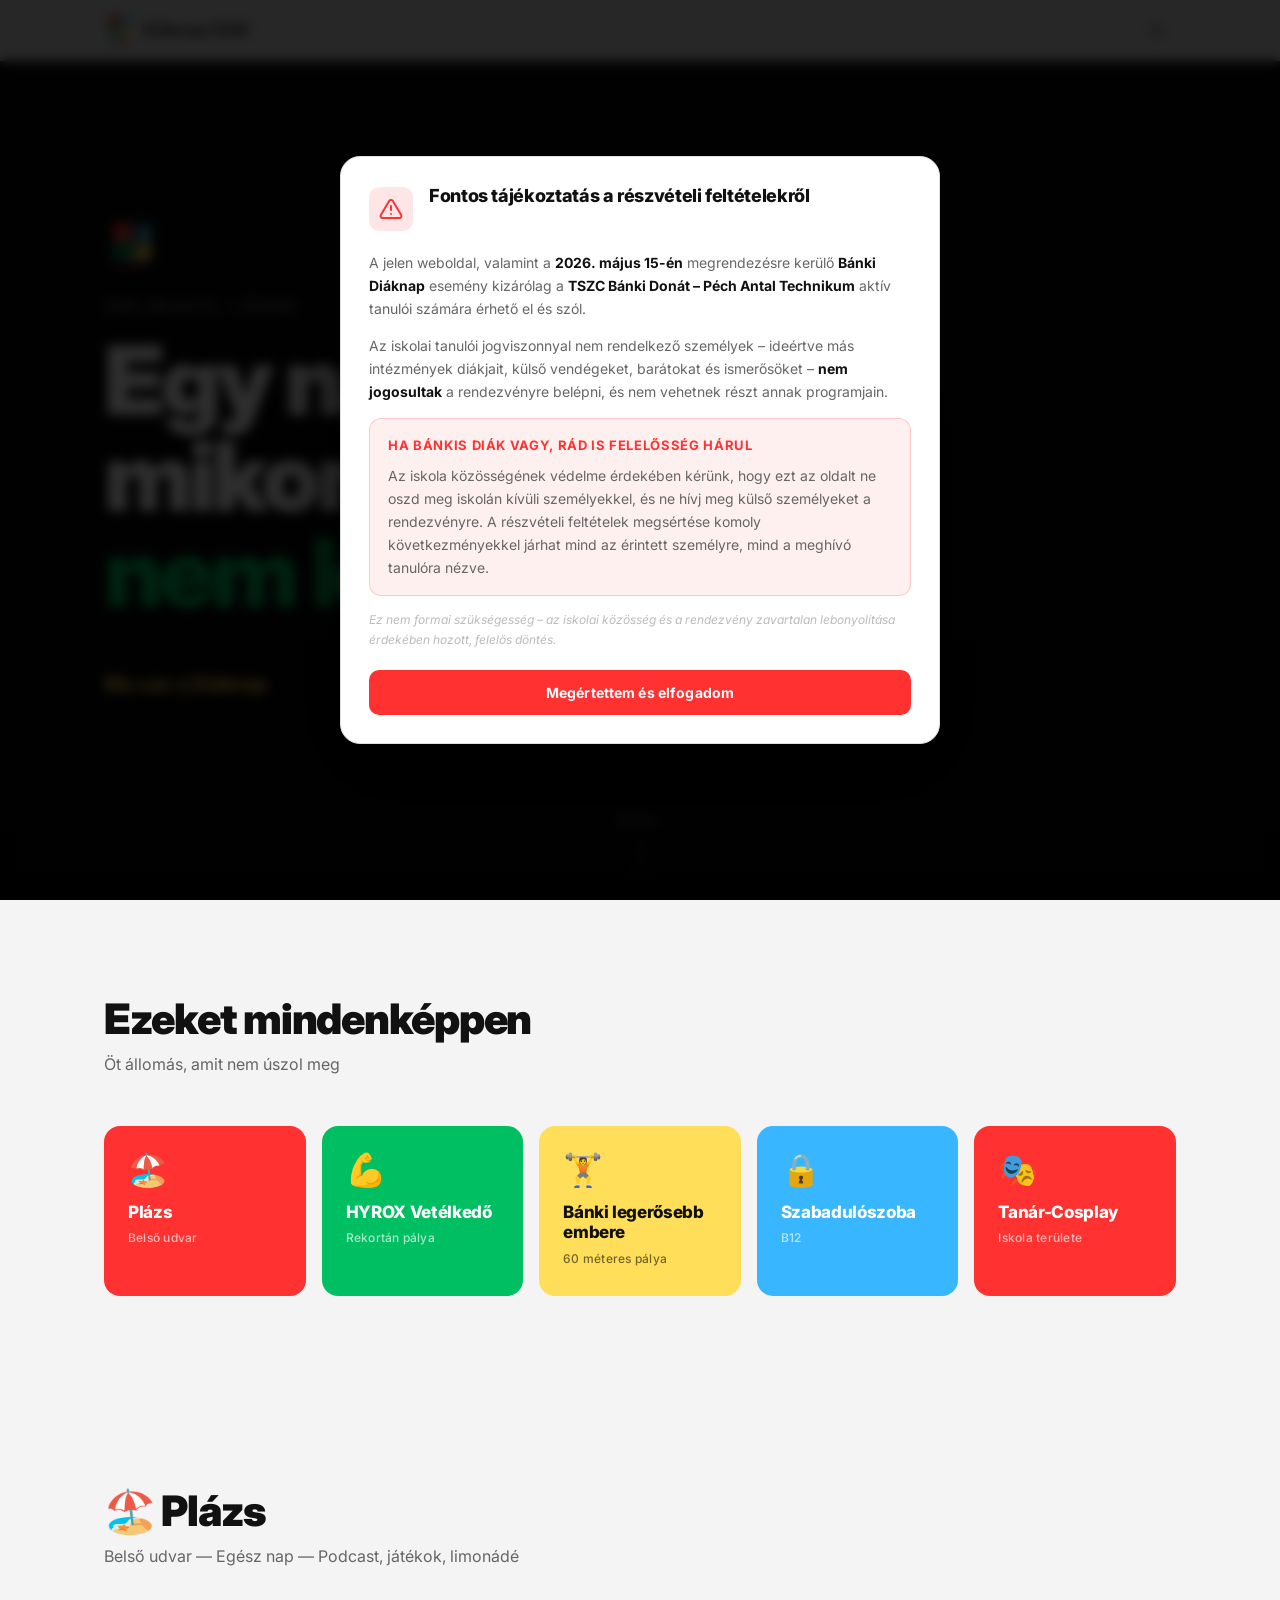
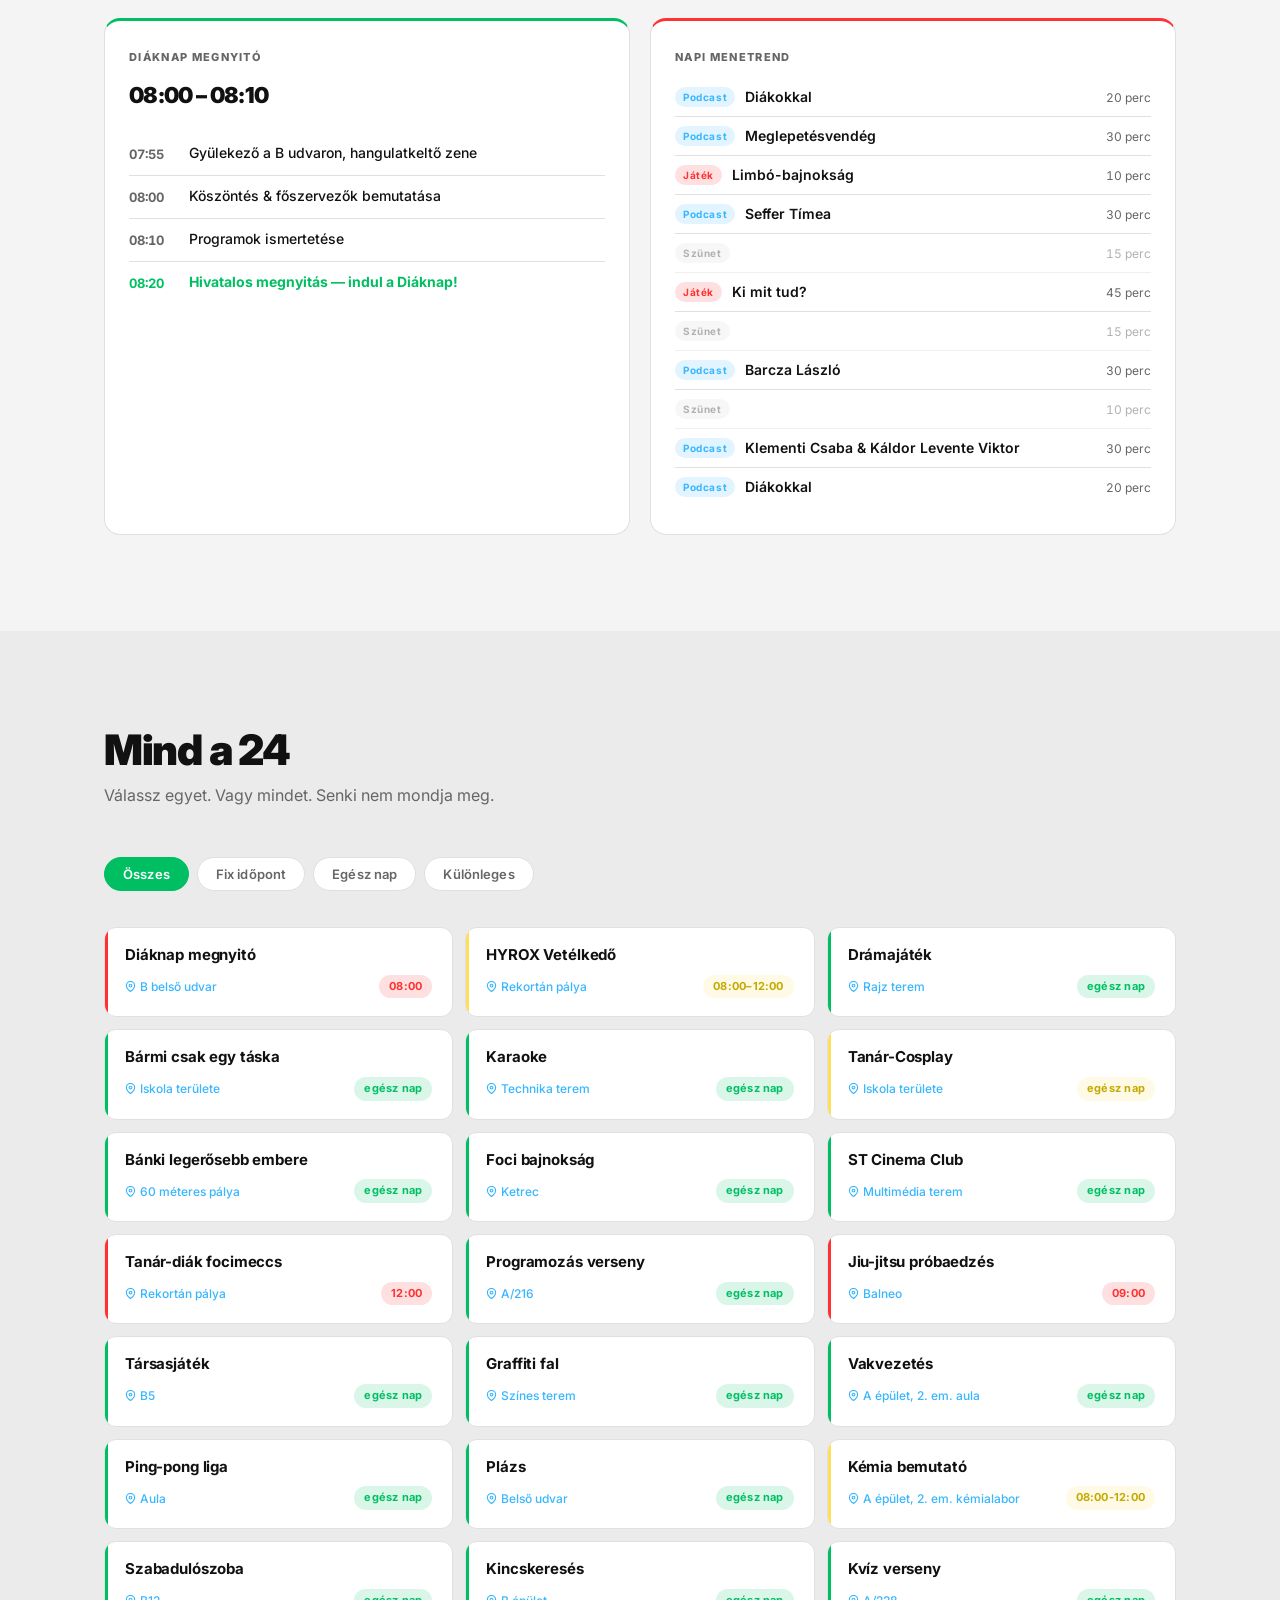
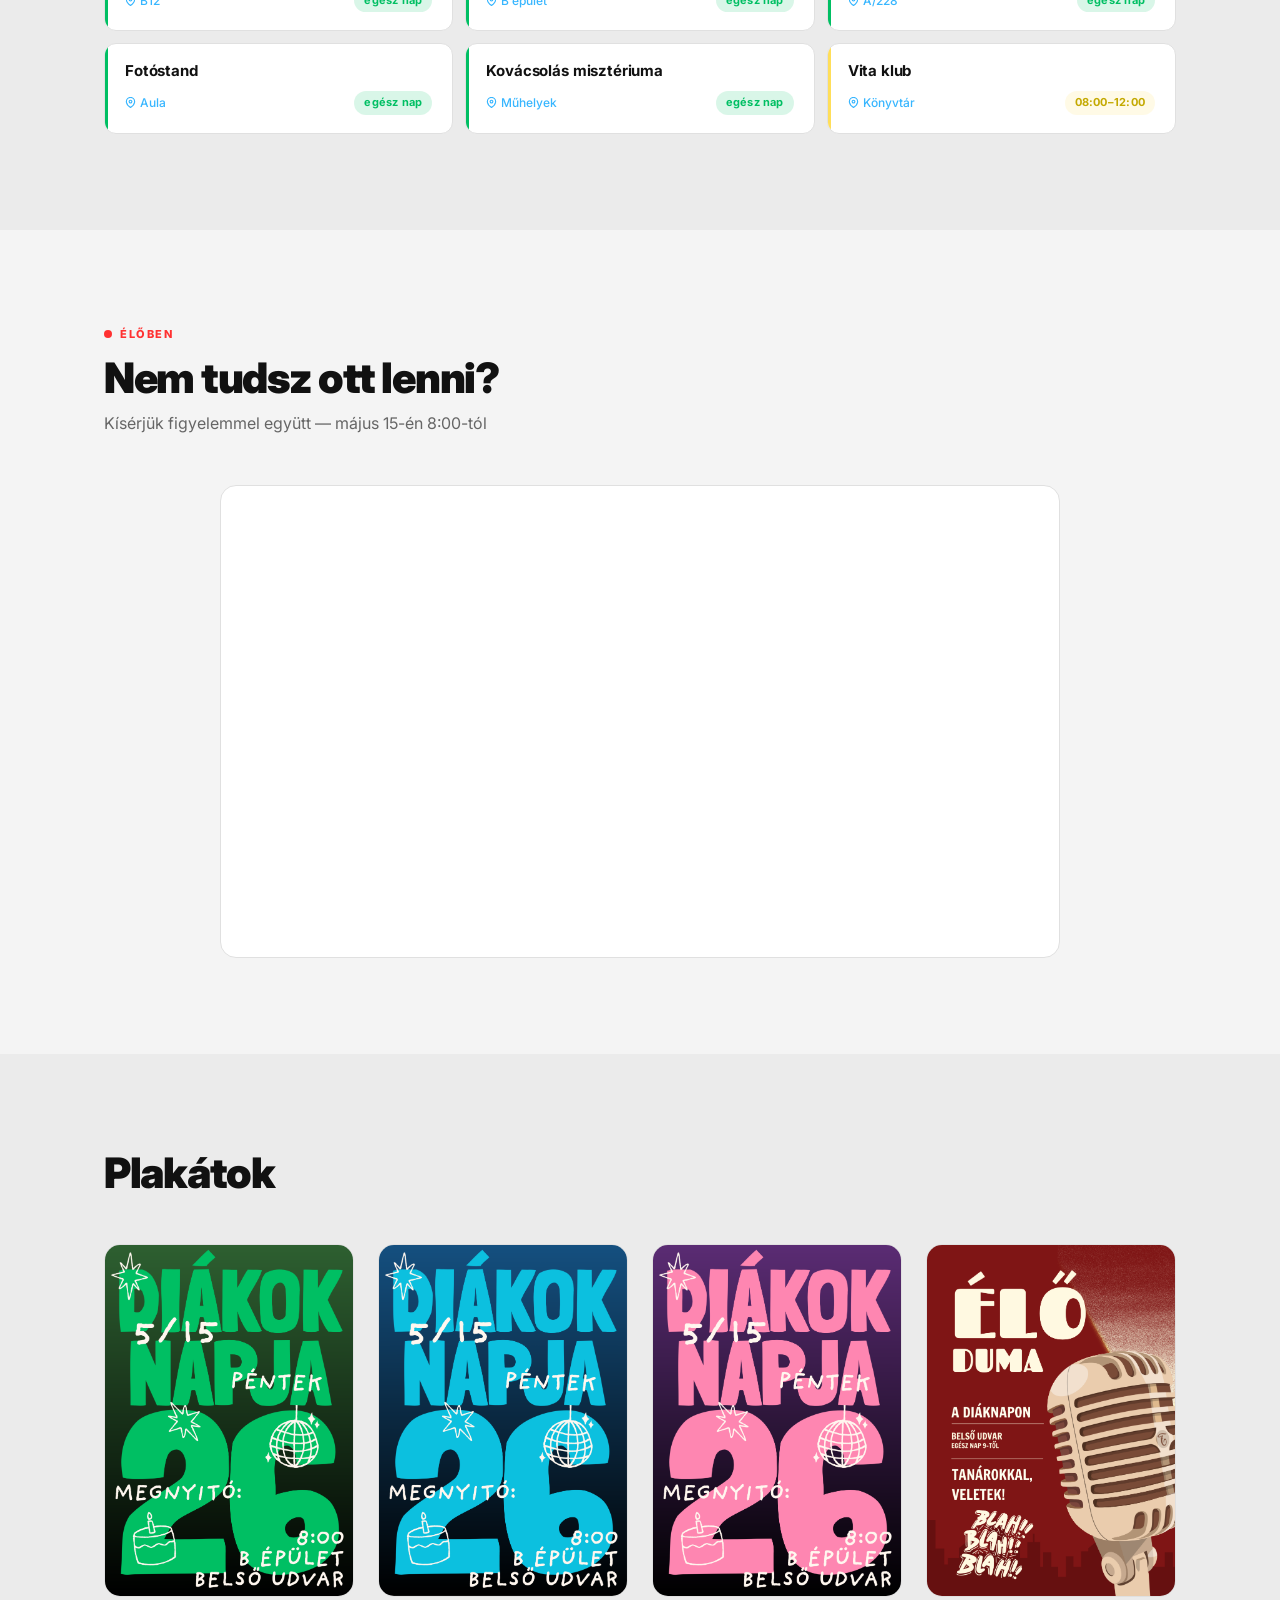
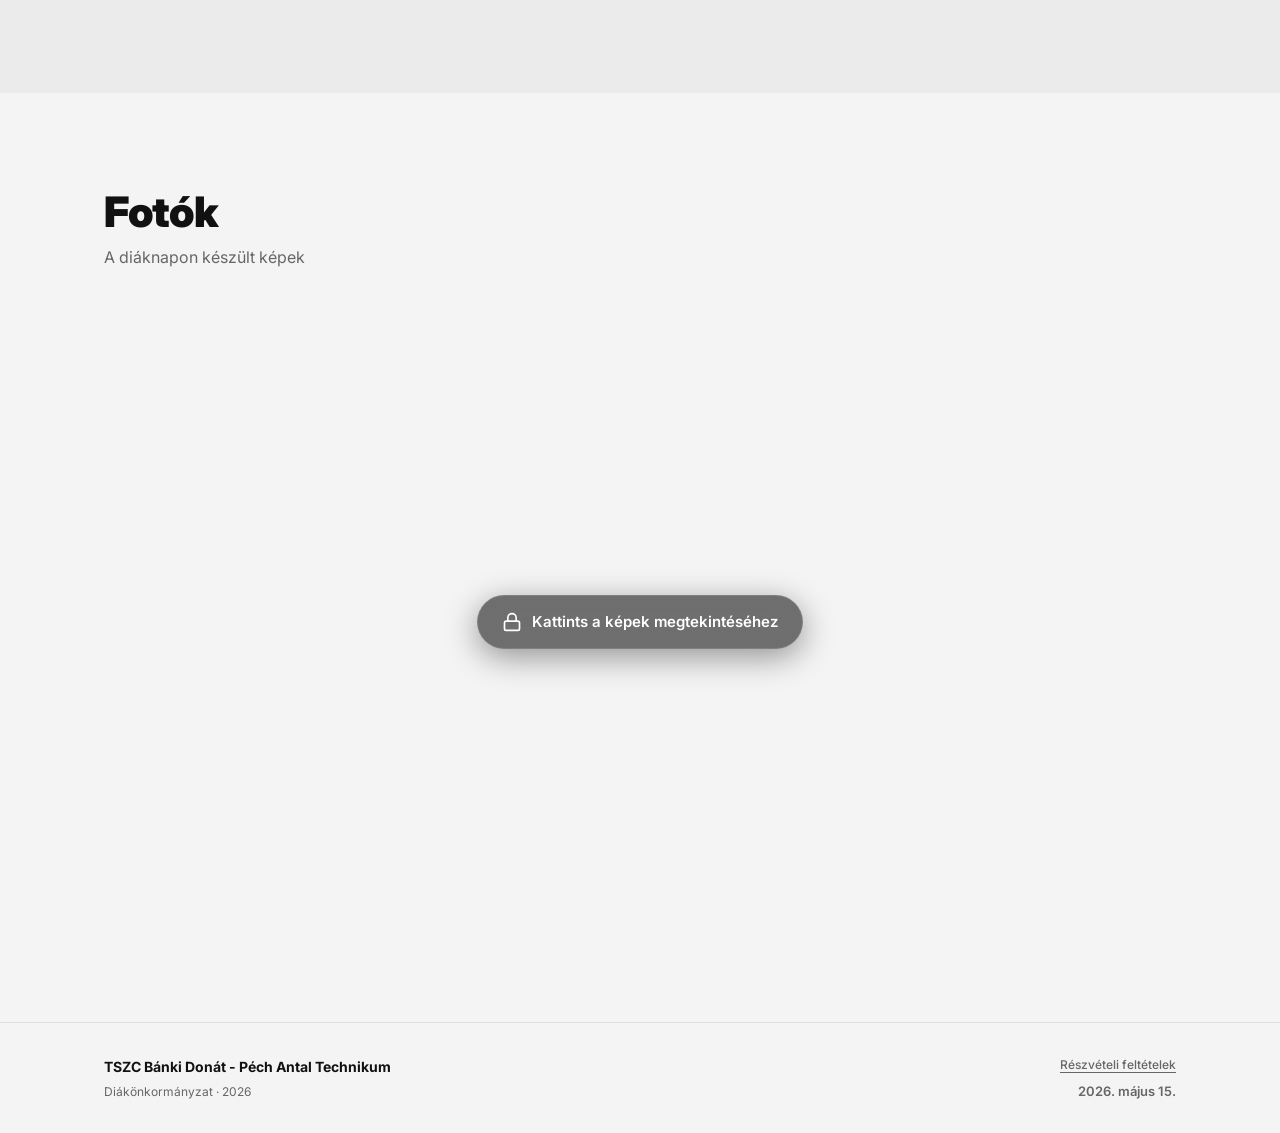
==== commit 11503722: "correction" ====
--- a/index.html
+++ b/index.html
@@ -126,11 +126,11 @@
               <span class="pt-event">Köszöntés &amp; főszervezők bemutatása</span>
             </li>
             <li>
-              <span class="pt-time">08:04</span>
+              <span class="pt-time">08:10</span>
               <span class="pt-event">Programok ismertetése</span>
             </li>
             <li class="pt-highlight">
-              <span class="pt-time">08:08</span>
+              <span class="pt-time">08:20</span>
               <span class="pt-event">Hivatalos megnyitás — indul a Diáknap!</span>
             </li>
           </ul>
@@ -141,9 +141,9 @@
           <div class="plazs-card-label">Napi menetrend</div>
           <ul class="plazs-schedule">
             <li data-type="podcast"><span class="ps-tag">Podcast</span><span class="ps-name">Diákokkal</span><span class="ps-dur">20 perc</span></li>
-            <li data-type="podcast"><span class="ps-tag">Podcast</span><span class="ps-name">Bacsa Tamás</span><span class="ps-dur">30 perc</span></li>
+            <li data-type="podcast"><span class="ps-tag">Podcast</span><span class="ps-name">Meglepetésvendég</span><span class="ps-dur">30 perc</span></li>
             <li data-type="game"><span class="ps-tag">Játék</span><span class="ps-name">Limbó-bajnokság</span><span class="ps-dur">10 perc</span></li>
-            <li data-type="podcast"><span class="ps-tag">Podcast</span><span class="ps-name">Fadilné Eizen Erika</span><span class="ps-dur">45 perc</span></li>
+            <li data-type="podcast"><span class="ps-tag">Podcast</span><span class="ps-name">Seffer Tímea</span><span class="ps-dur">30 perc</span></li>
             <li data-type="break"><span class="ps-tag">Szünet</span><span class="ps-name"></span><span class="ps-dur">15 perc</span></li>
             <li data-type="game"><span class="ps-tag">Játék</span><span class="ps-name">Ki mit tud?</span><span class="ps-dur">45 perc</span></li>
             <li data-type="break"><span class="ps-tag">Szünet</span><span class="ps-name"></span><span class="ps-dur">15 perc</span></li>
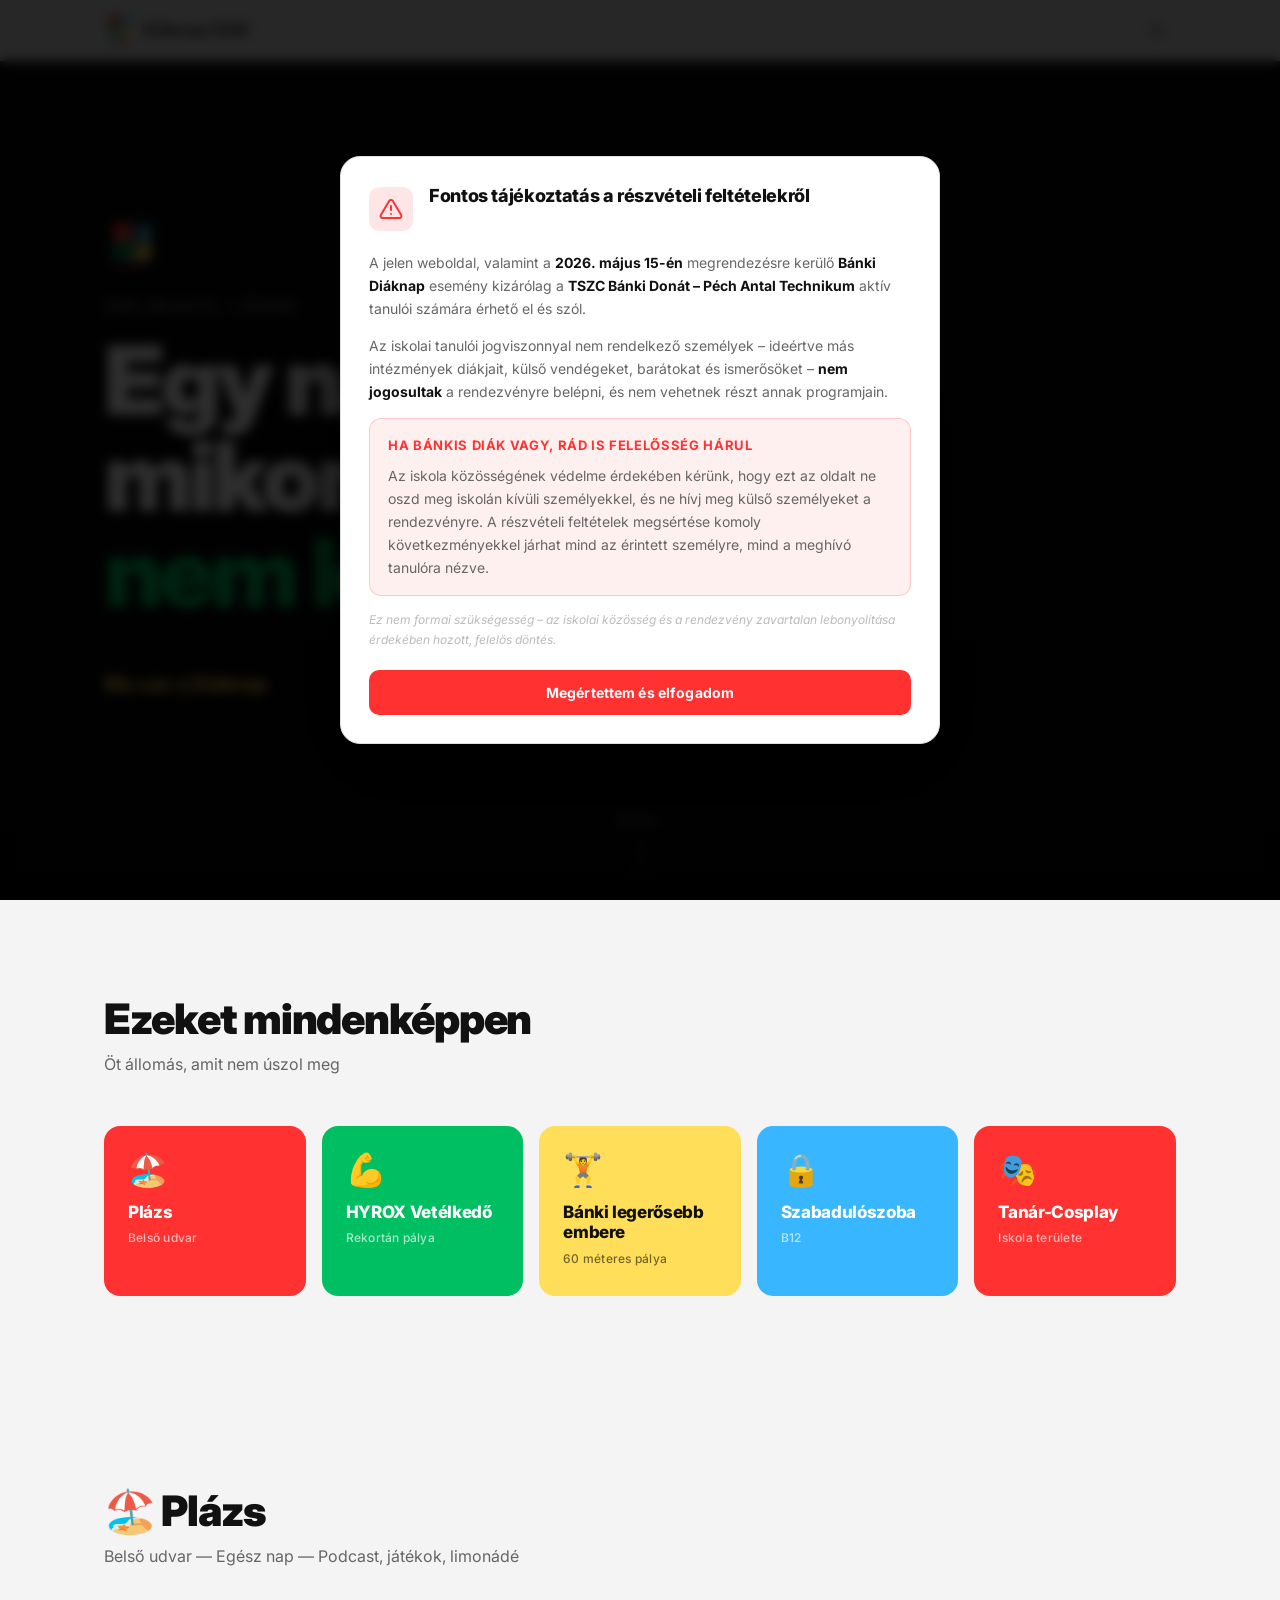
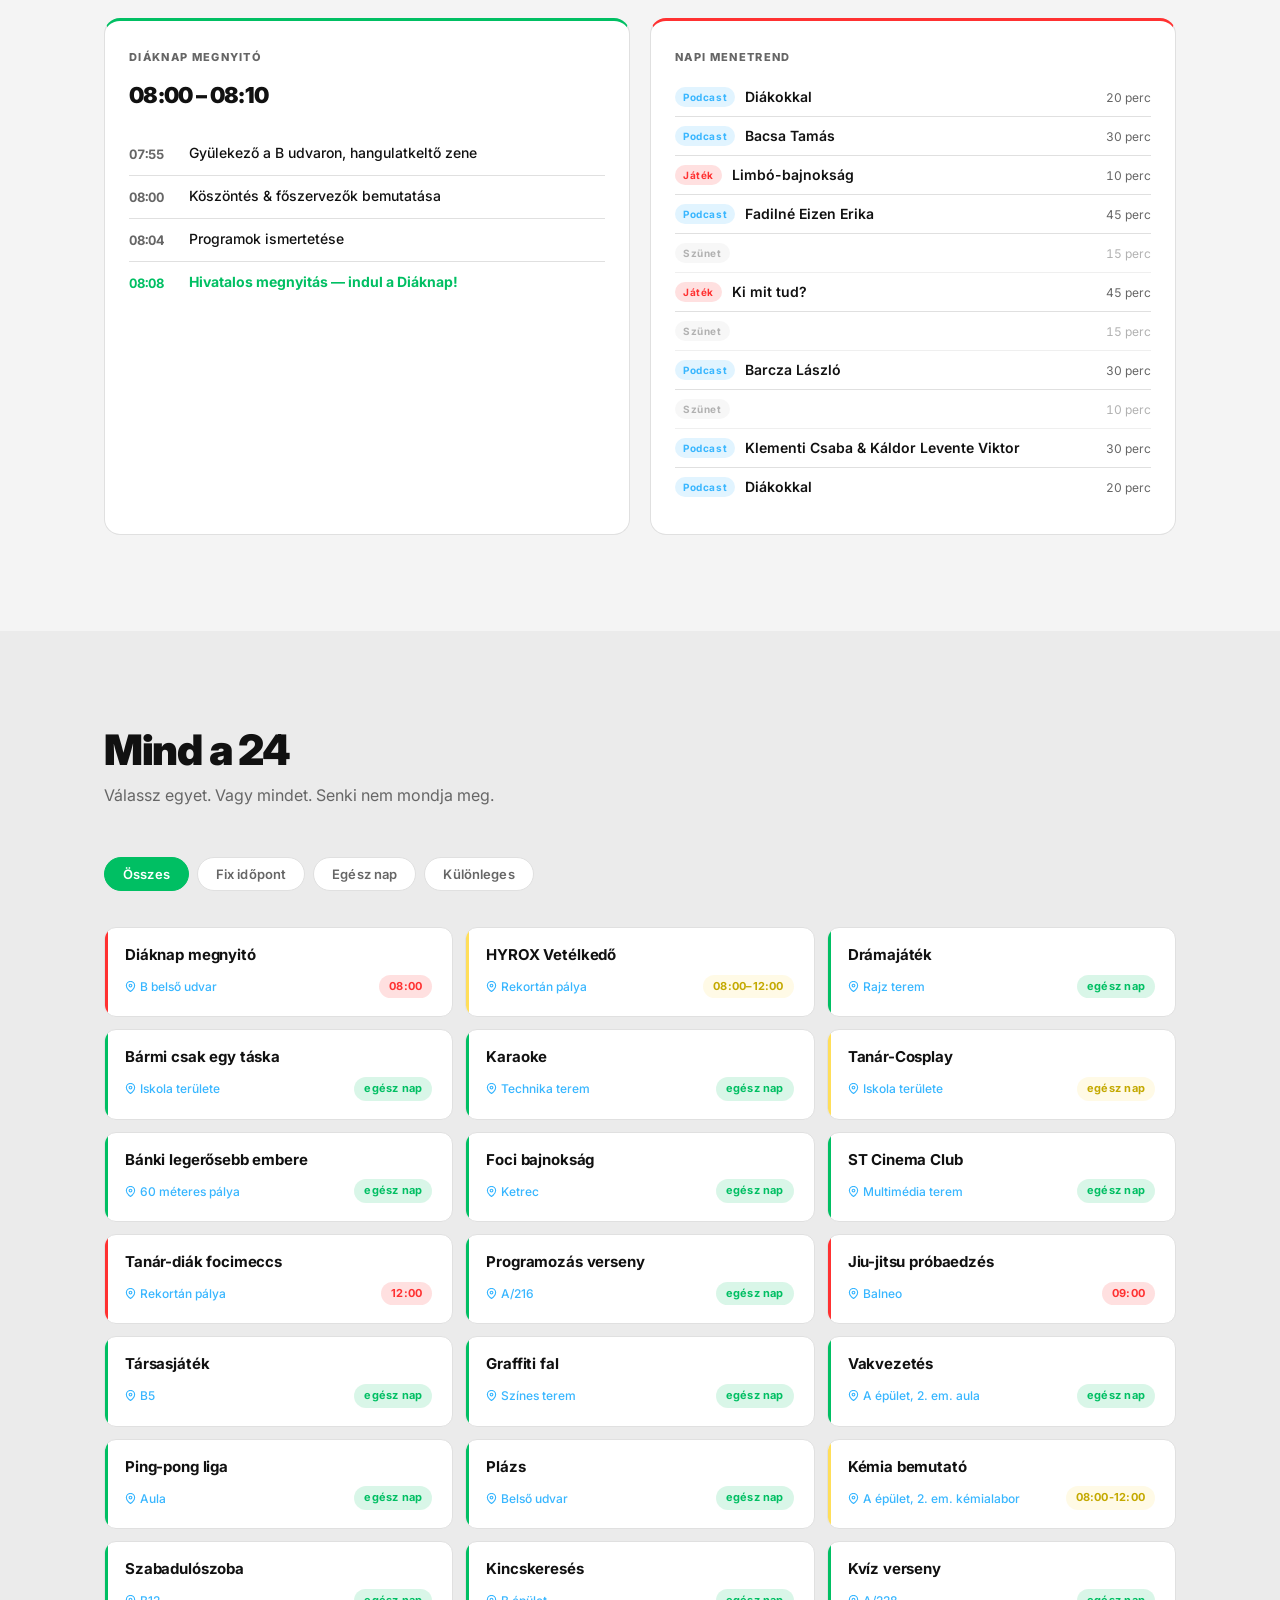
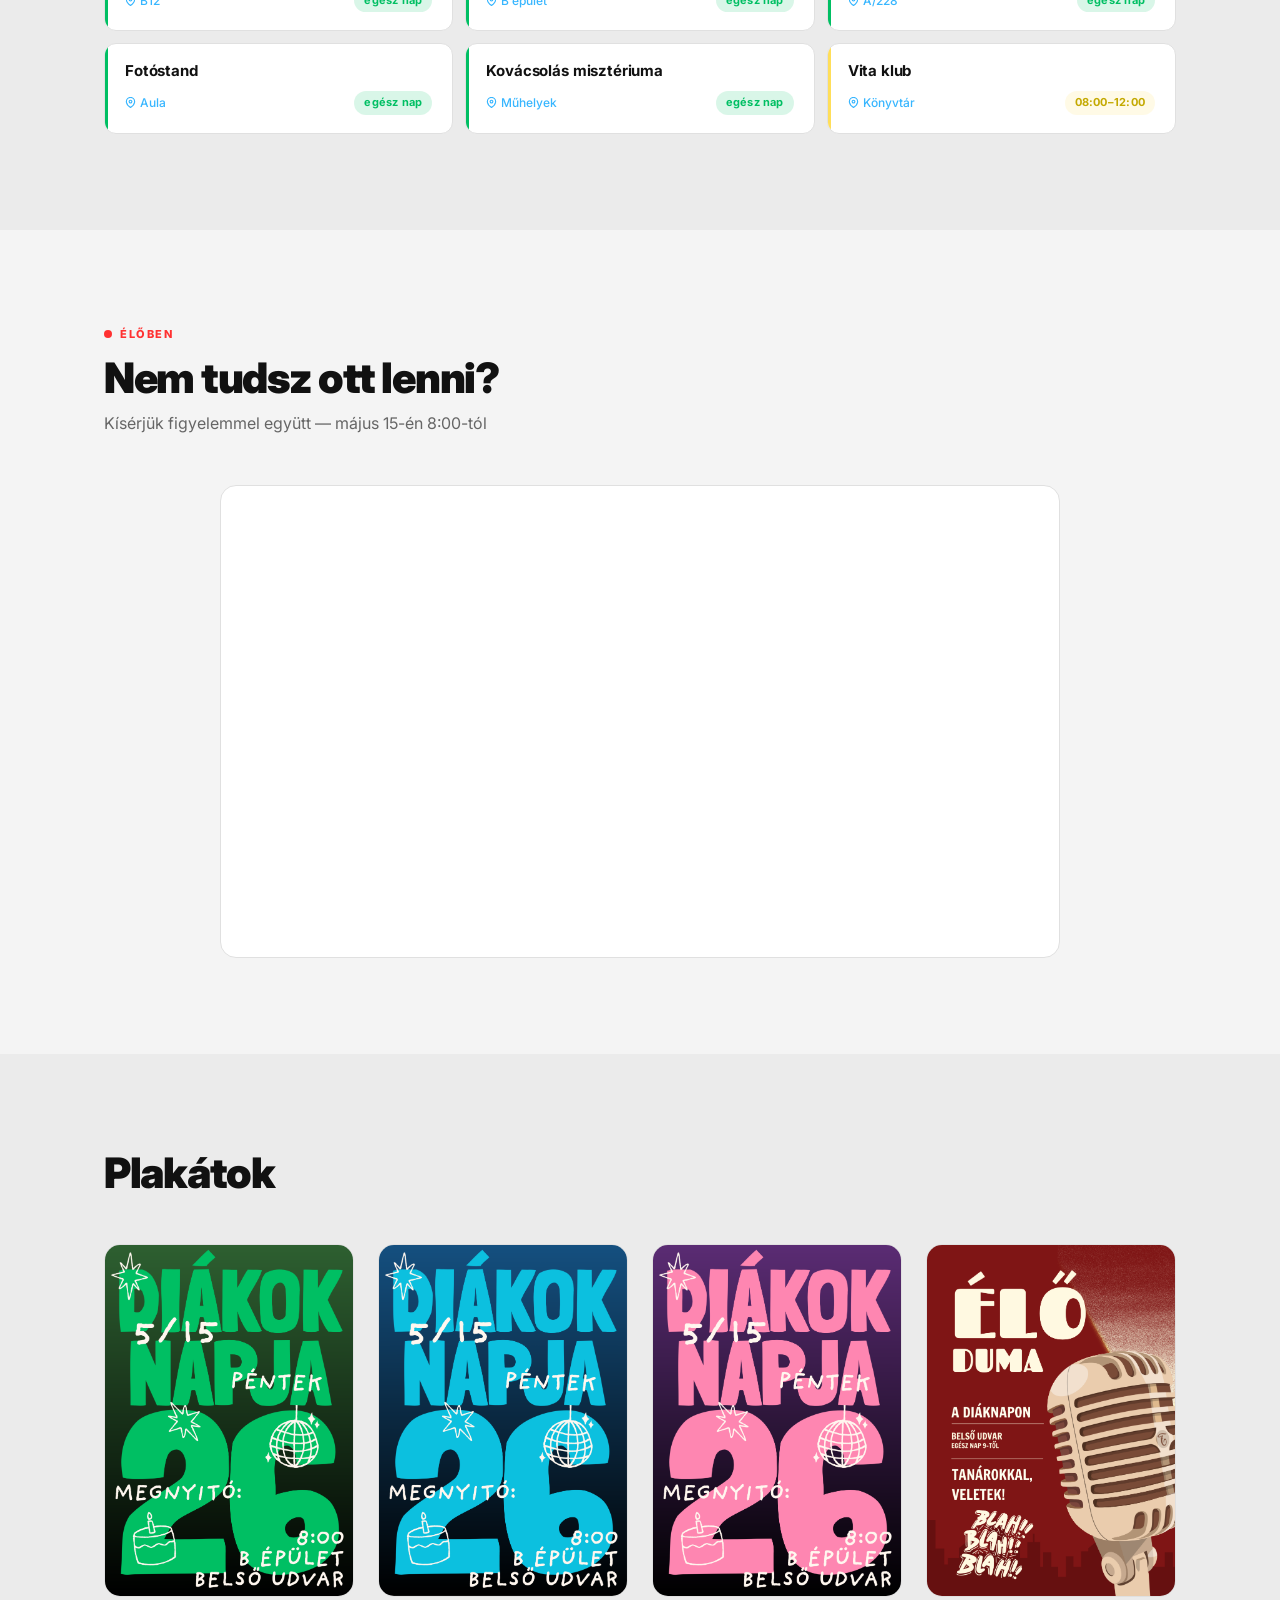
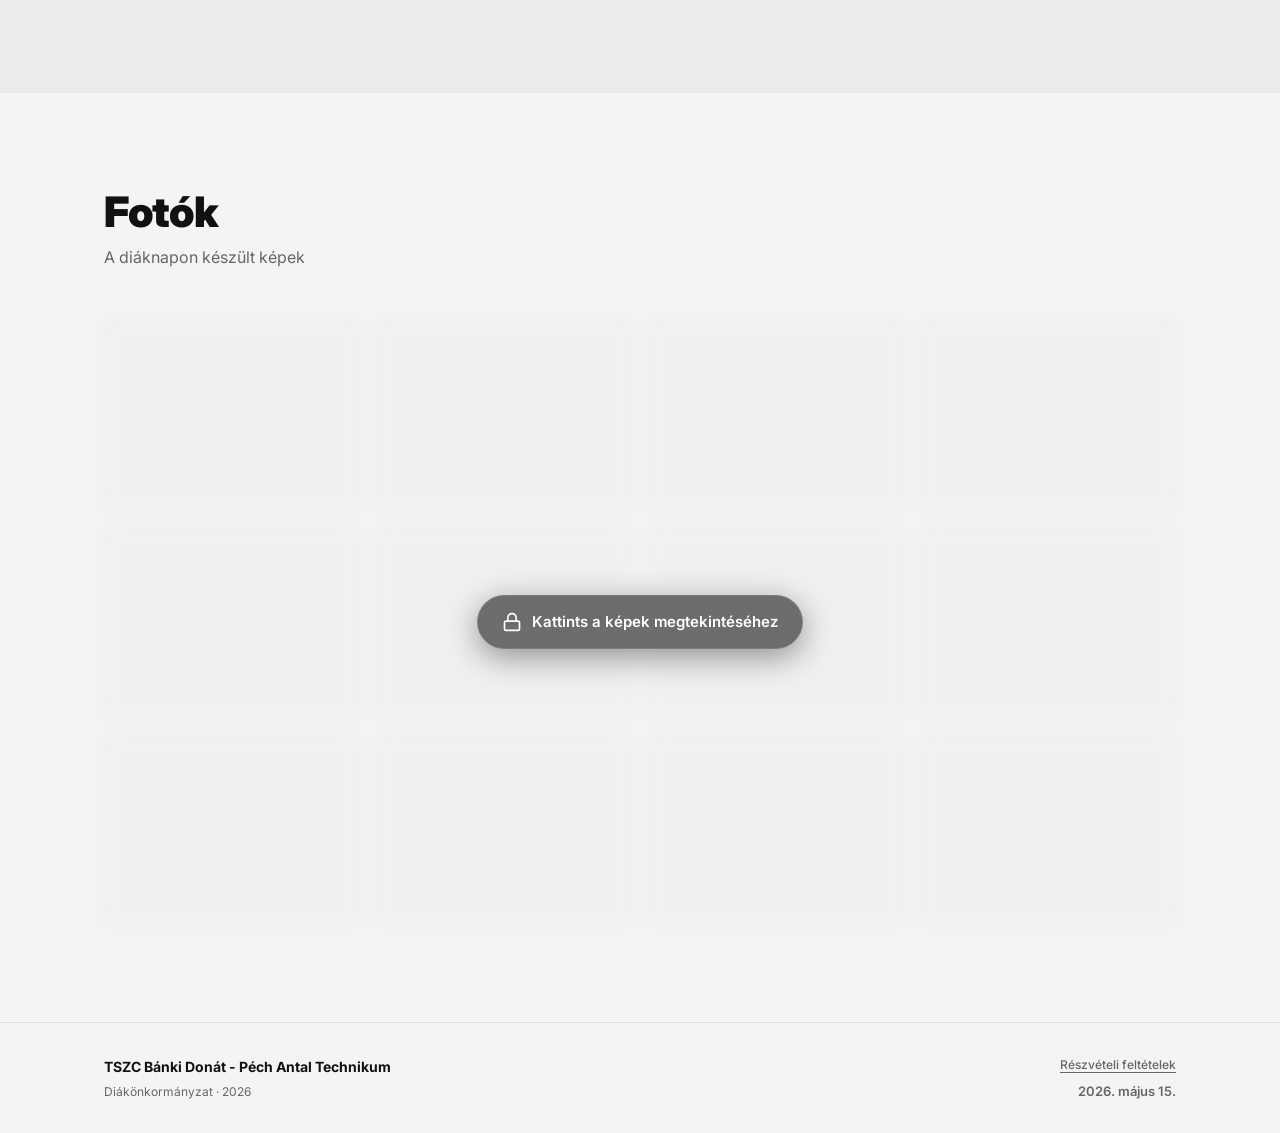
==== commit 291e2e79: "updated" ====
--- a/index.html
+++ b/index.html
@@ -126,11 +126,11 @@
               <span class="pt-event">Köszöntés &amp; főszervezők bemutatása</span>
             </li>
             <li>
-              <span class="pt-time">08:10</span>
+              <span class="pt-time">08:04</span>
               <span class="pt-event">Programok ismertetése</span>
             </li>
             <li class="pt-highlight">
-              <span class="pt-time">08:20</span>
+              <span class="pt-time">08:08</span>
               <span class="pt-event">Hivatalos megnyitás — indul a Diáknap!</span>
             </li>
           </ul>
@@ -141,9 +141,9 @@
           <div class="plazs-card-label">Napi menetrend</div>
           <ul class="plazs-schedule">
             <li data-type="podcast"><span class="ps-tag">Podcast</span><span class="ps-name">Diákokkal</span><span class="ps-dur">20 perc</span></li>
-            <li data-type="podcast"><span class="ps-tag">Podcast</span><span class="ps-name">Meglepetésvendég</span><span class="ps-dur">30 perc</span></li>
+            <li data-type="podcast"><span class="ps-tag">Podcast</span><span class="ps-name">Bacsa Tamás</span><span class="ps-dur">30 perc</span></li>
             <li data-type="game"><span class="ps-tag">Játék</span><span class="ps-name">Limbó-bajnokság</span><span class="ps-dur">10 perc</span></li>
-            <li data-type="podcast"><span class="ps-tag">Podcast</span><span class="ps-name">Seffer Tímea</span><span class="ps-dur">30 perc</span></li>
+            <li data-type="podcast"><span class="ps-tag">Podcast</span><span class="ps-name">Fadilné Eizen Erika</span><span class="ps-dur">45 perc</span></li>
             <li data-type="break"><span class="ps-tag">Szünet</span><span class="ps-name"></span><span class="ps-dur">15 perc</span></li>
             <li data-type="game"><span class="ps-tag">Játék</span><span class="ps-name">Ki mit tud?</span><span class="ps-dur">45 perc</span></li>
             <li data-type="break"><span class="ps-tag">Szünet</span><span class="ps-name"></span><span class="ps-dur">15 perc</span></li>
@@ -373,6 +373,6 @@
     <svg xmlns="http://www.w3.org/2000/svg" width="20" height="20" viewBox="0 0 24 24" fill="none" stroke="currentColor" stroke-width="2.5" stroke-linecap="round" stroke-linejoin="round"><polyline points="18 15 12 9 6 15"/></svg>
   </button>
 
-  <script src="js/main.js"></script>
+  <script src="js/new-main.js"></script>
 </body>
 </html>
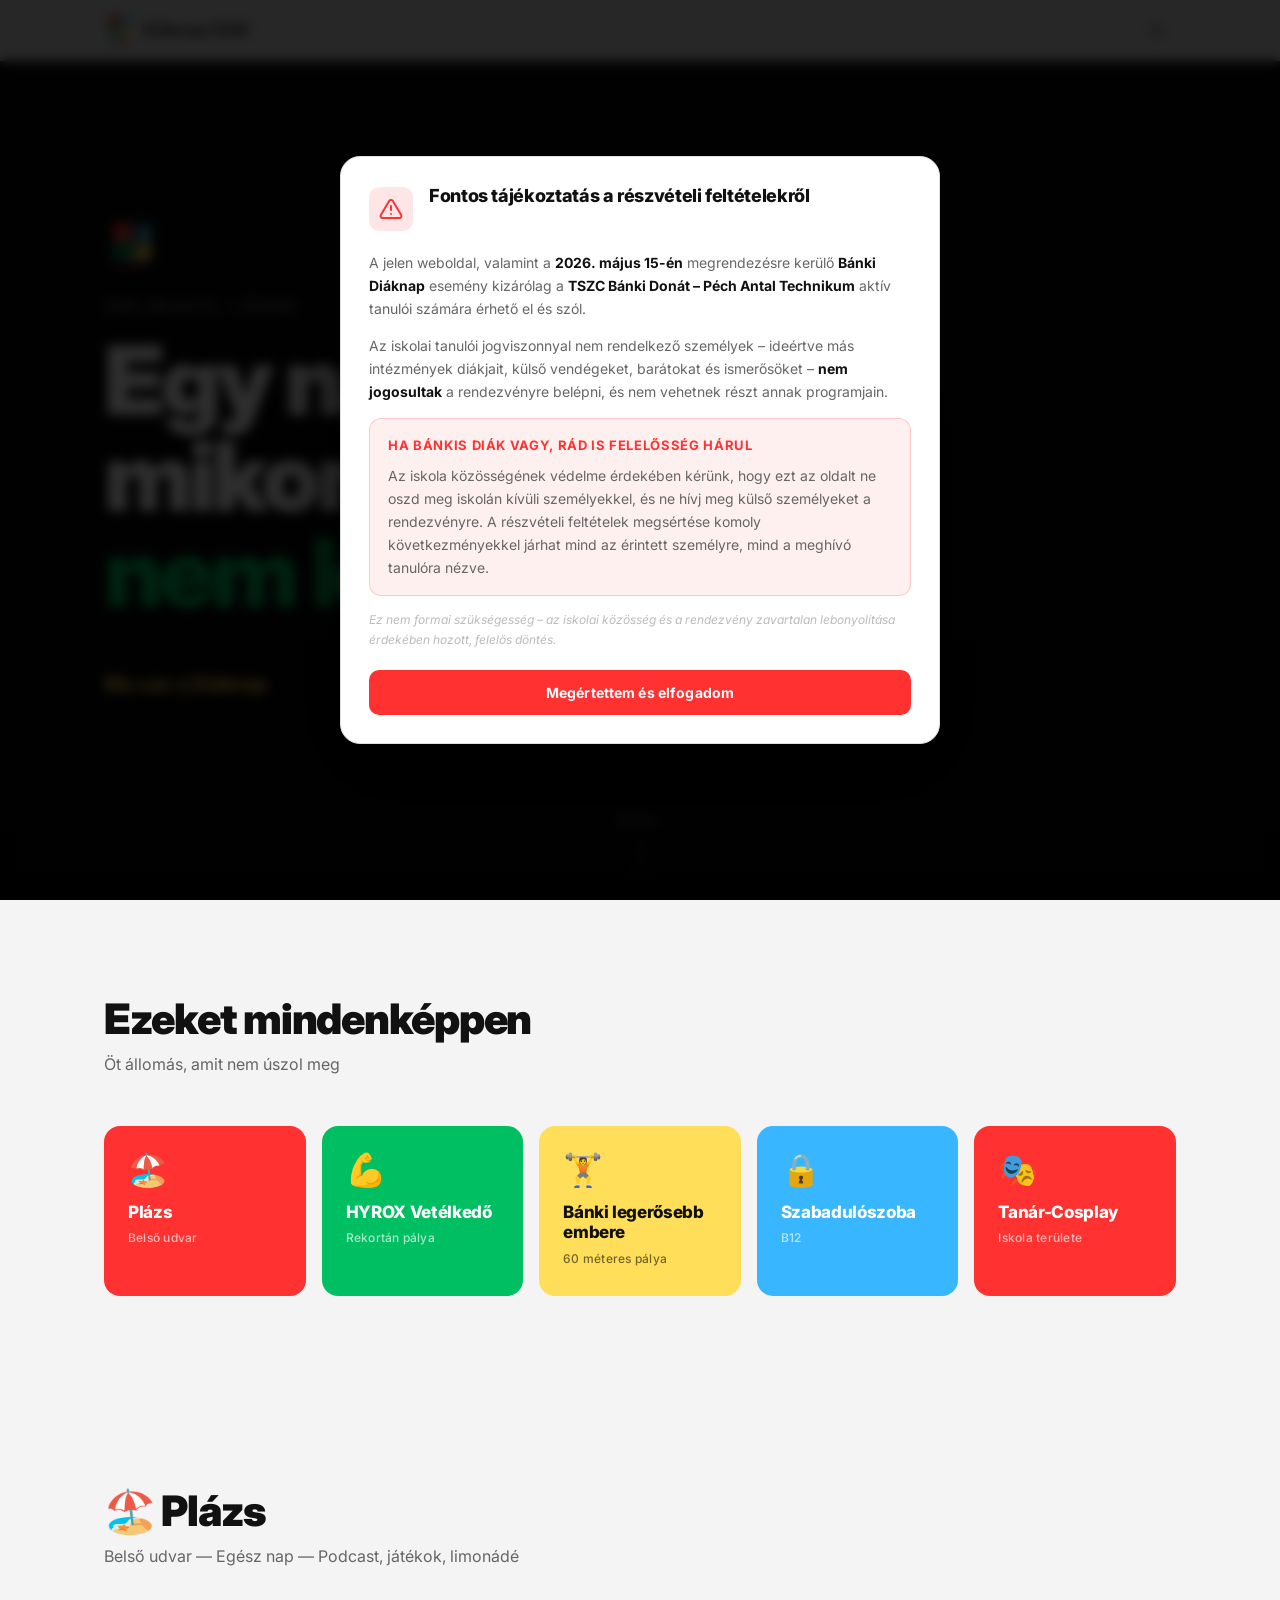
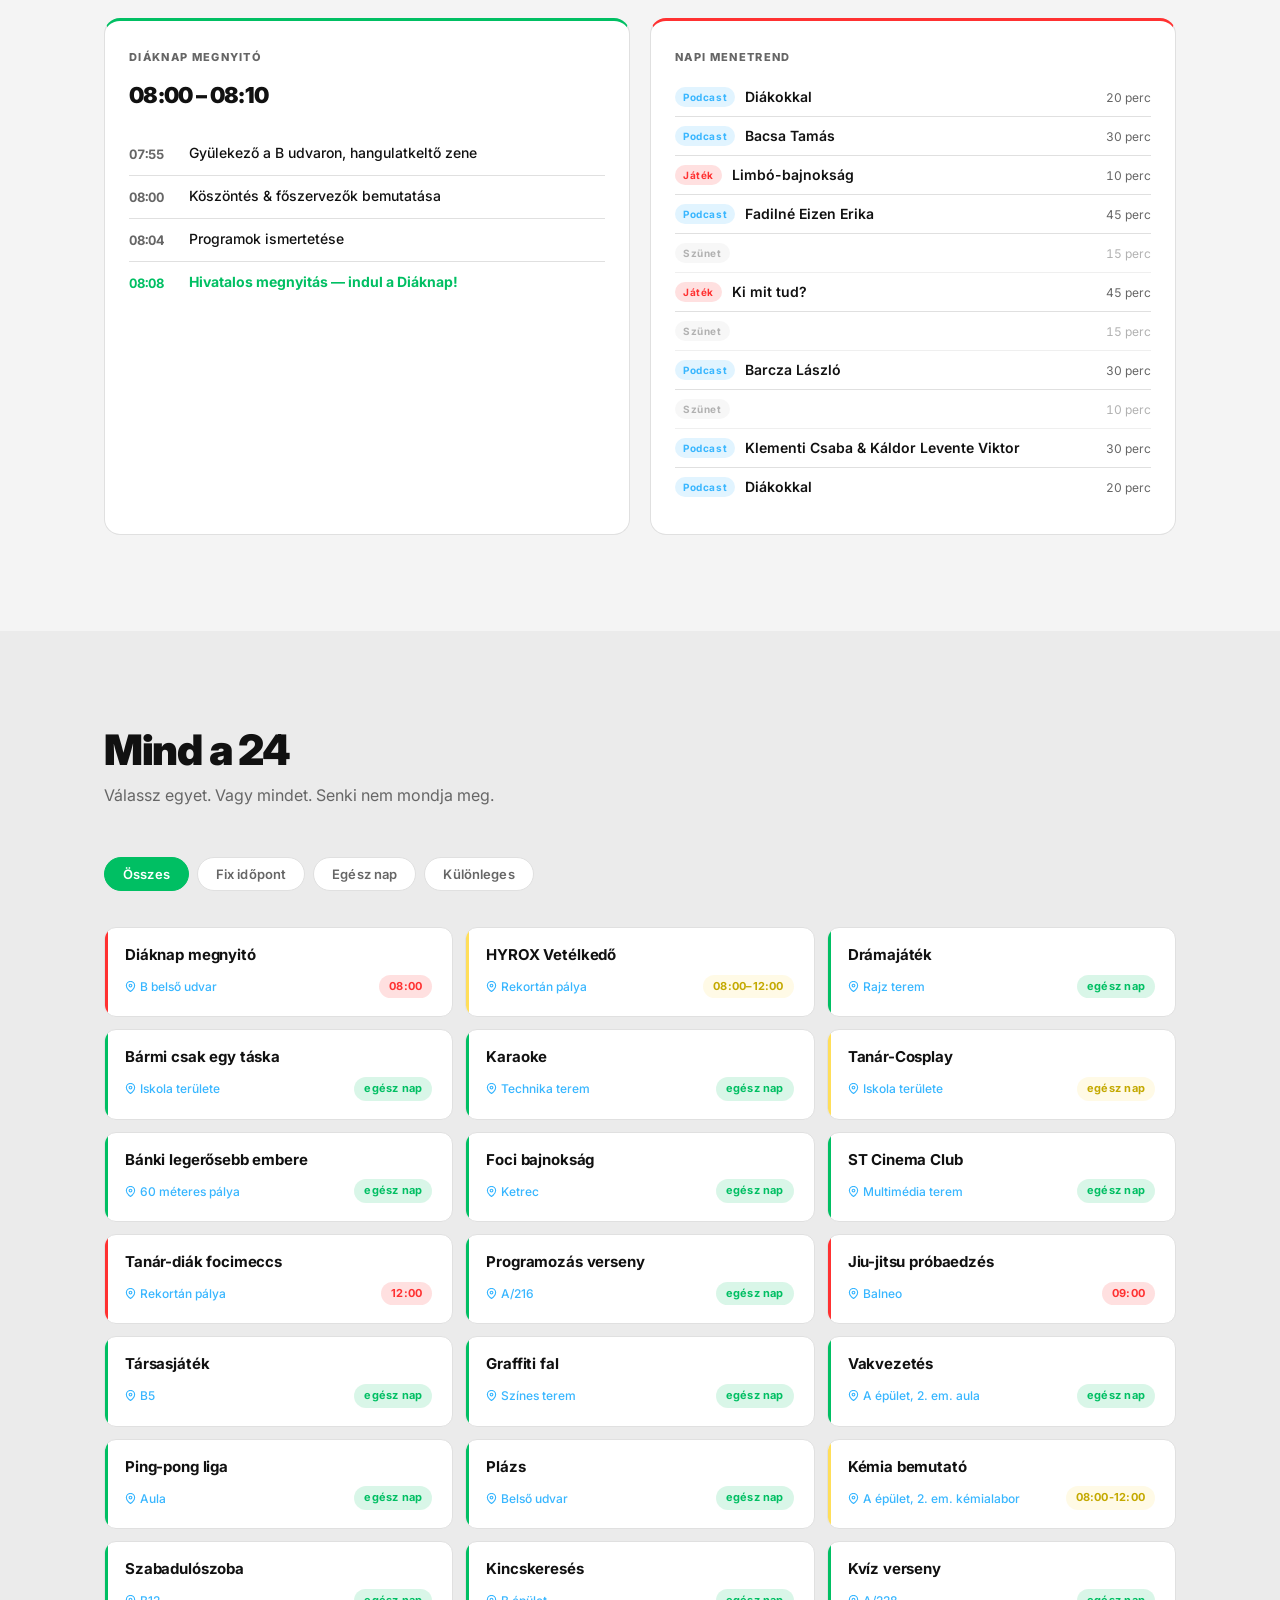
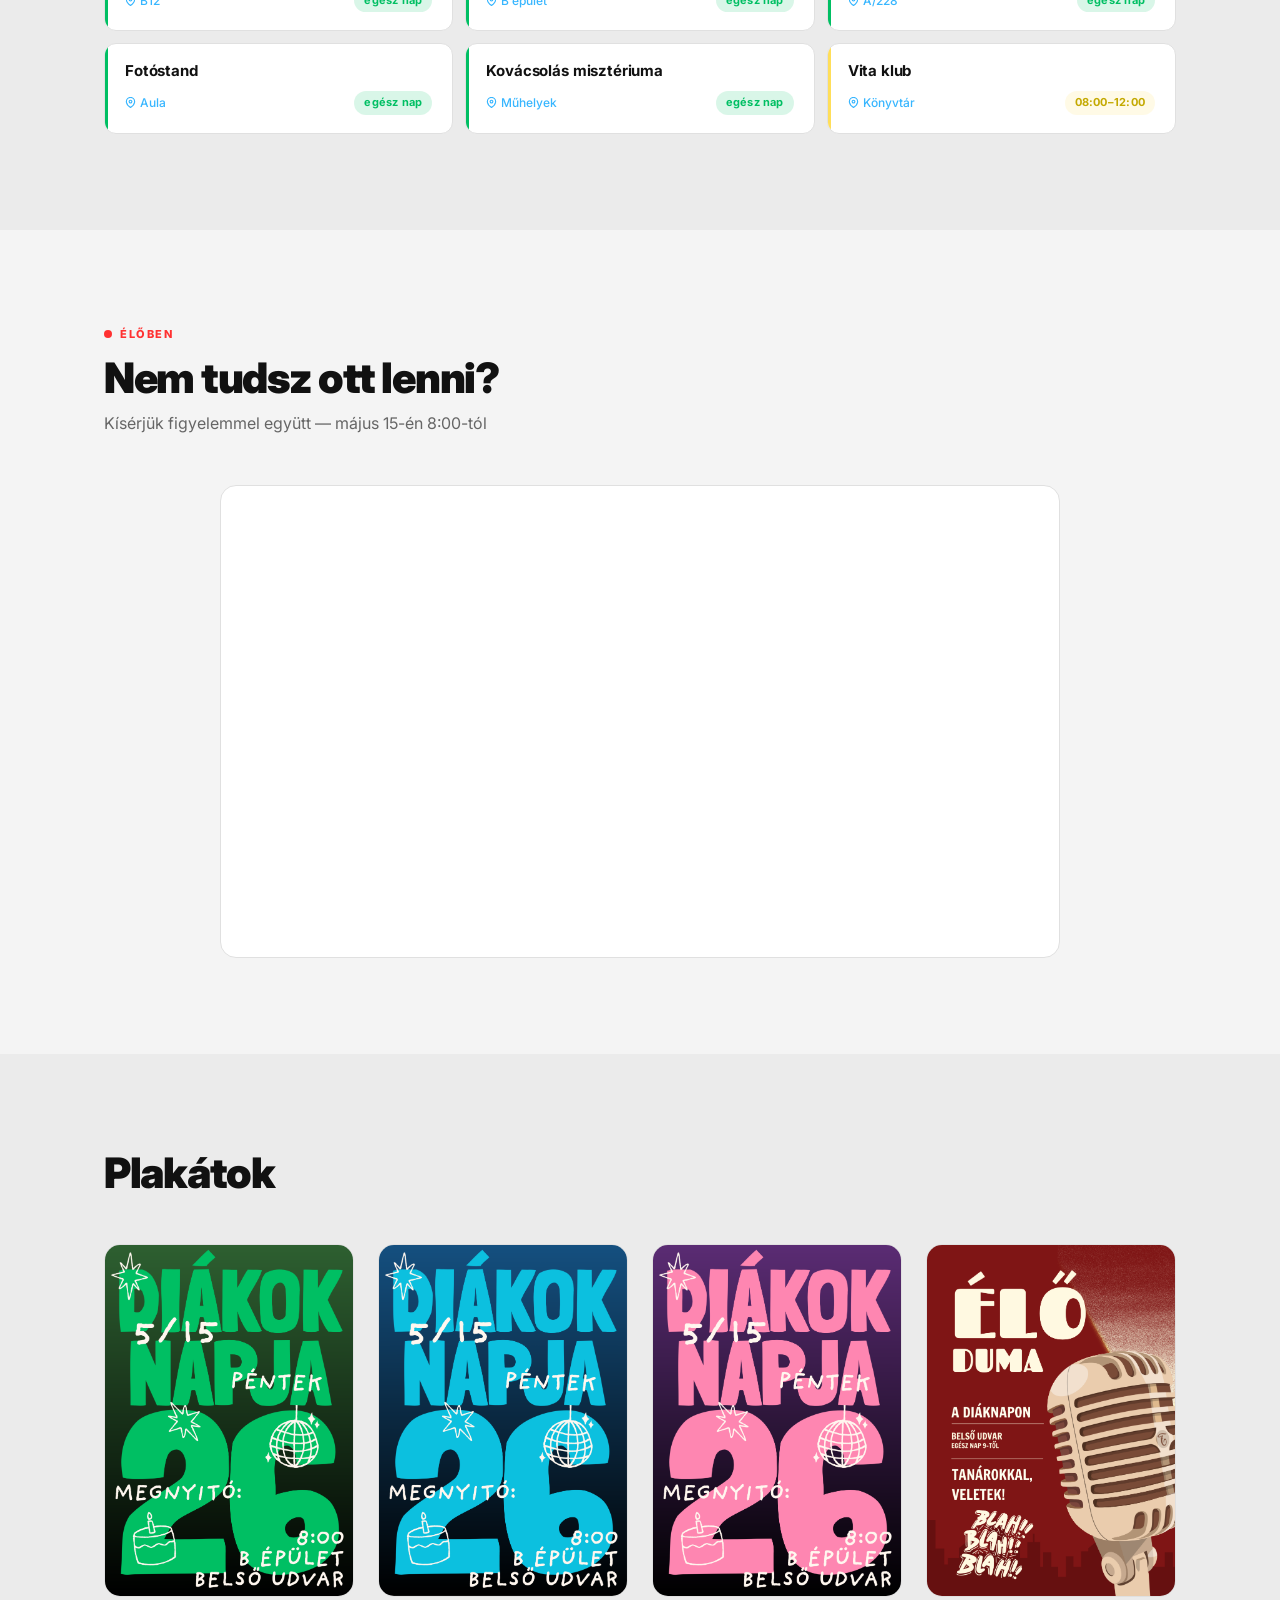
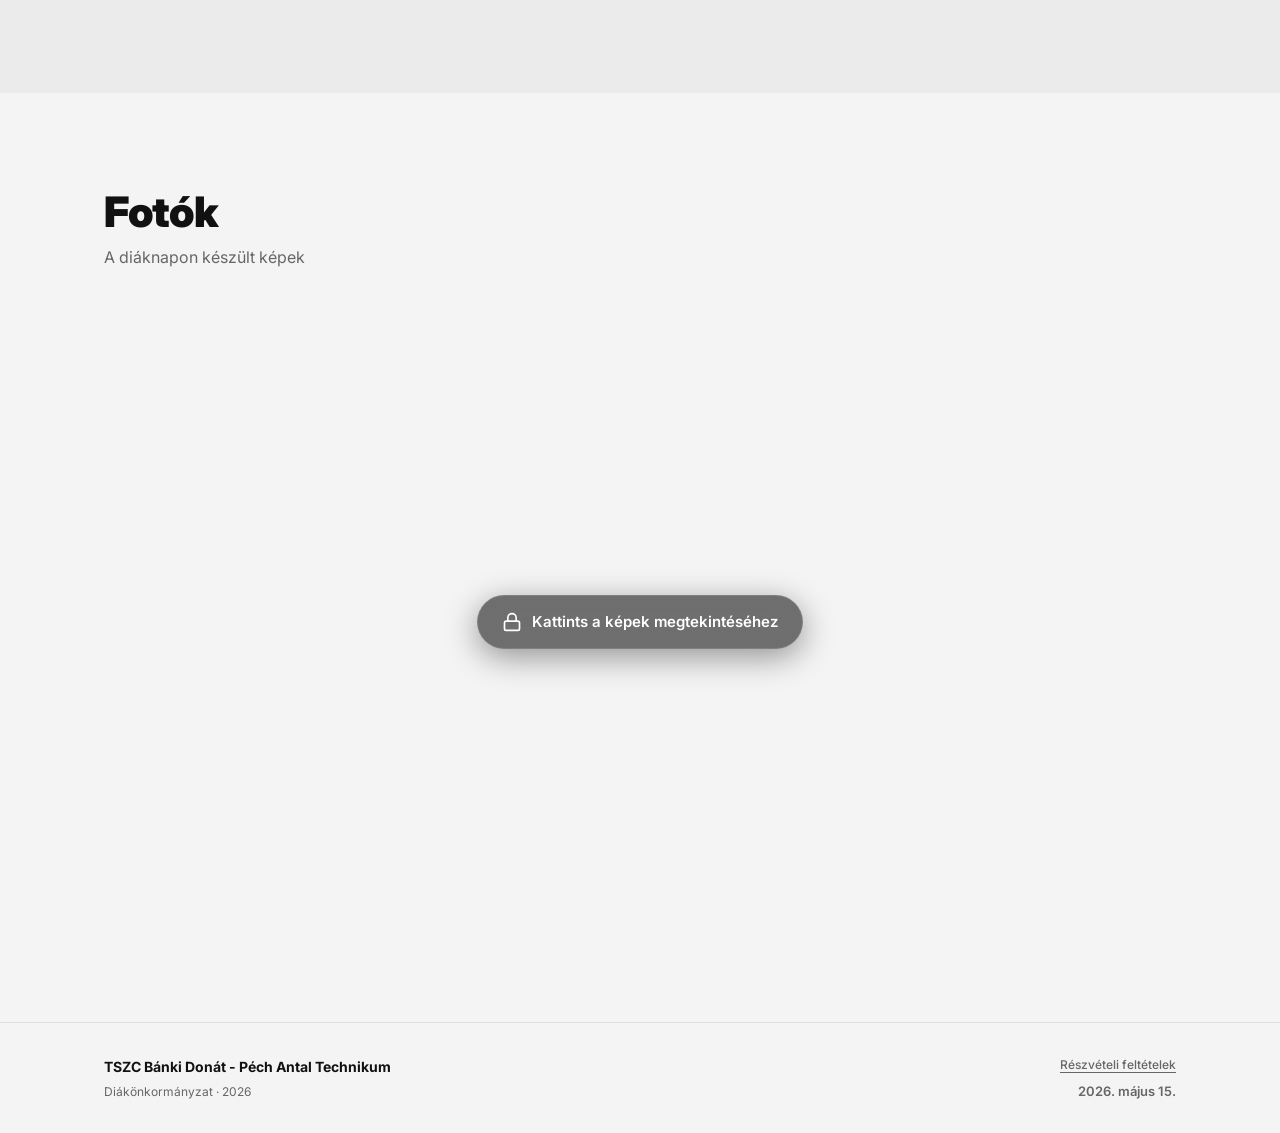
==== commit 198781ee: "fix" ====
--- a/index.html
+++ b/index.html
@@ -373,6 +373,6 @@
     <svg xmlns="http://www.w3.org/2000/svg" width="20" height="20" viewBox="0 0 24 24" fill="none" stroke="currentColor" stroke-width="2.5" stroke-linecap="round" stroke-linejoin="round"><polyline points="18 15 12 9 6 15"/></svg>
   </button>
 
-  <script src="js/new-main.js"></script>
+  <script src="js/main.js"></script>
 </body>
 </html>
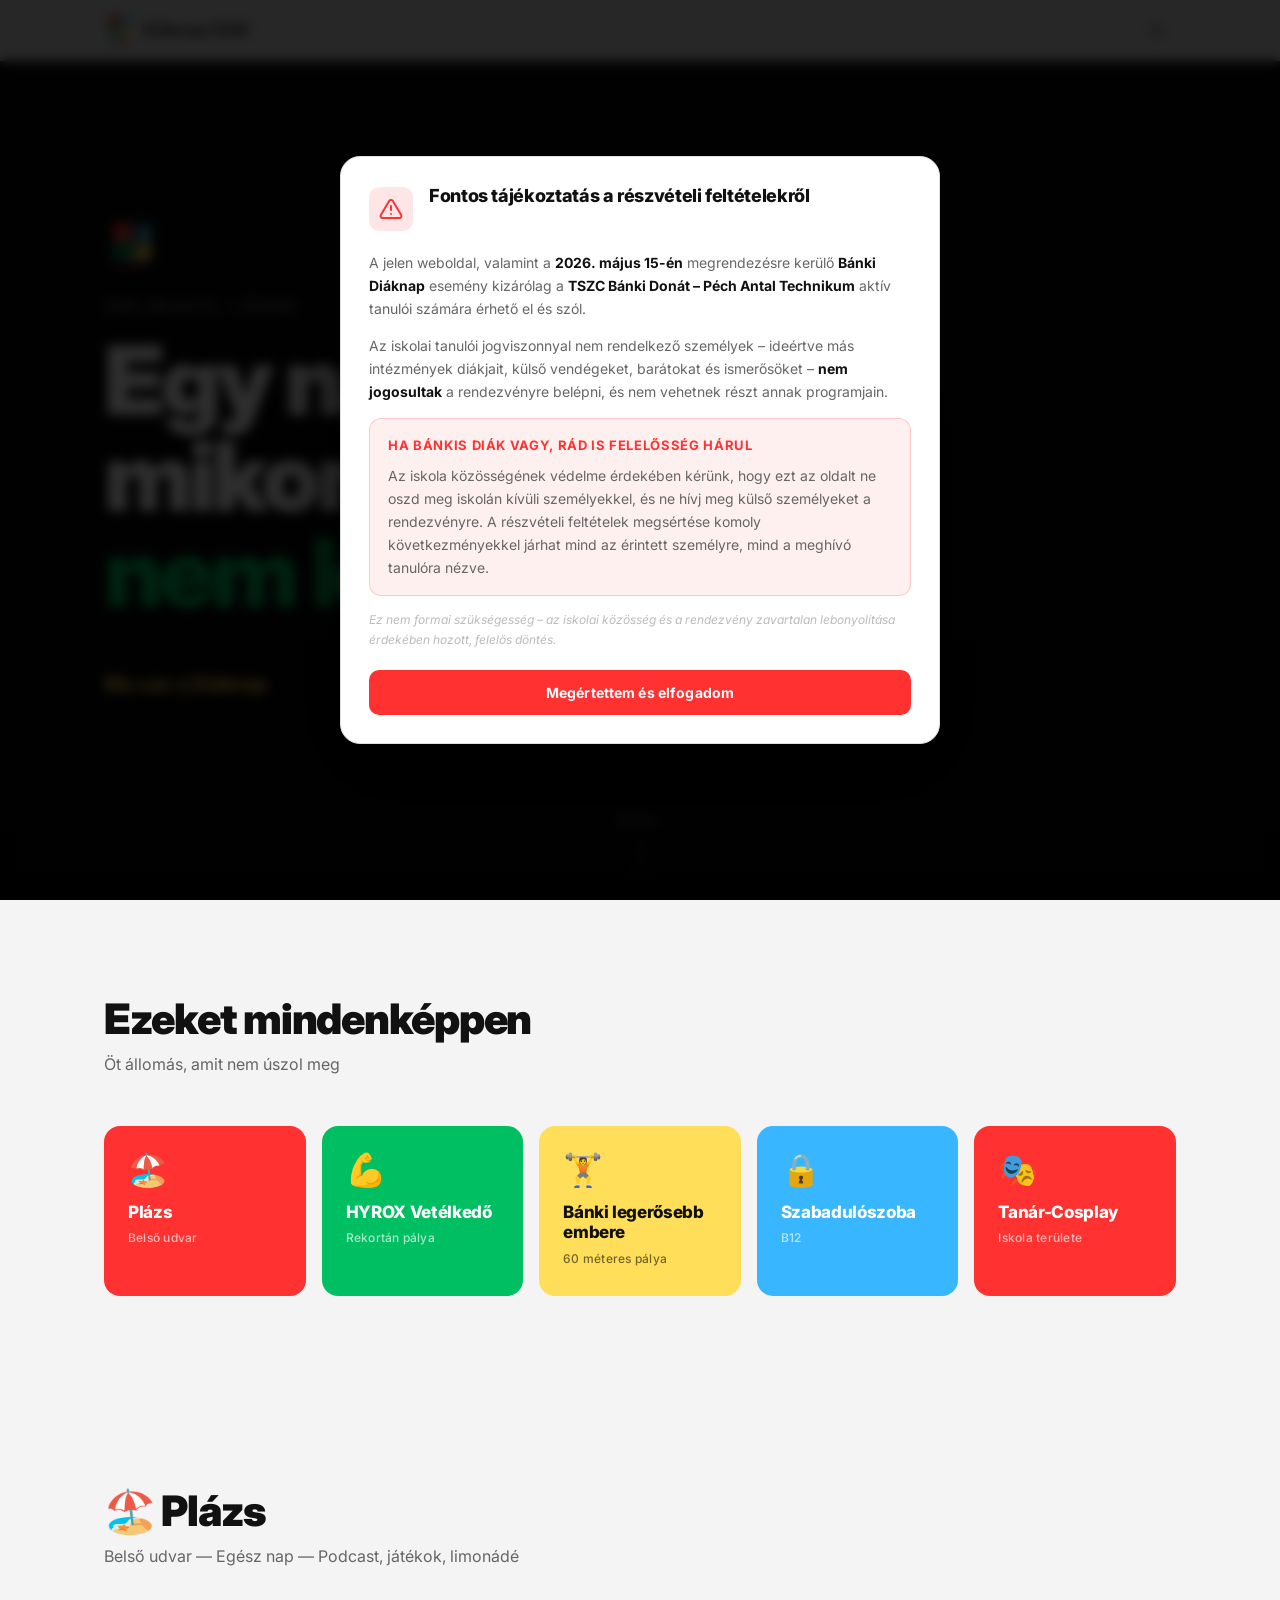
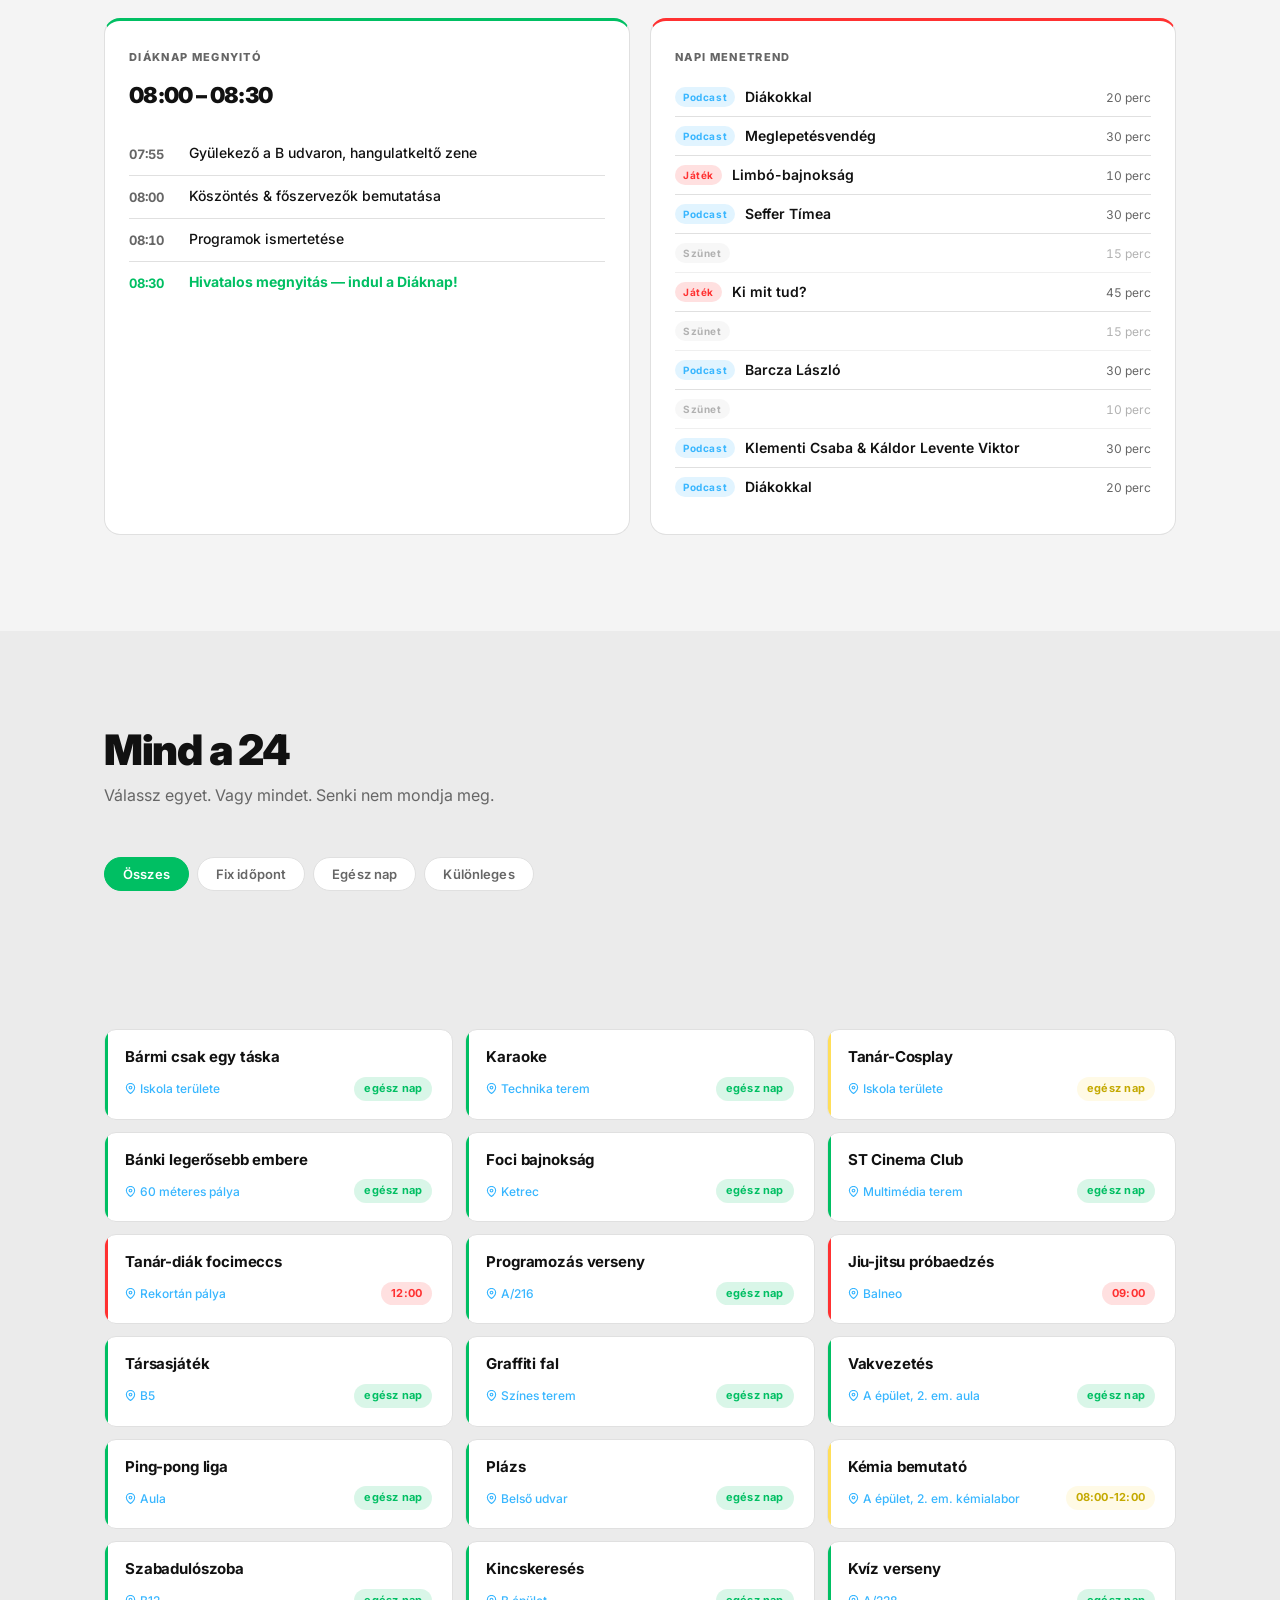
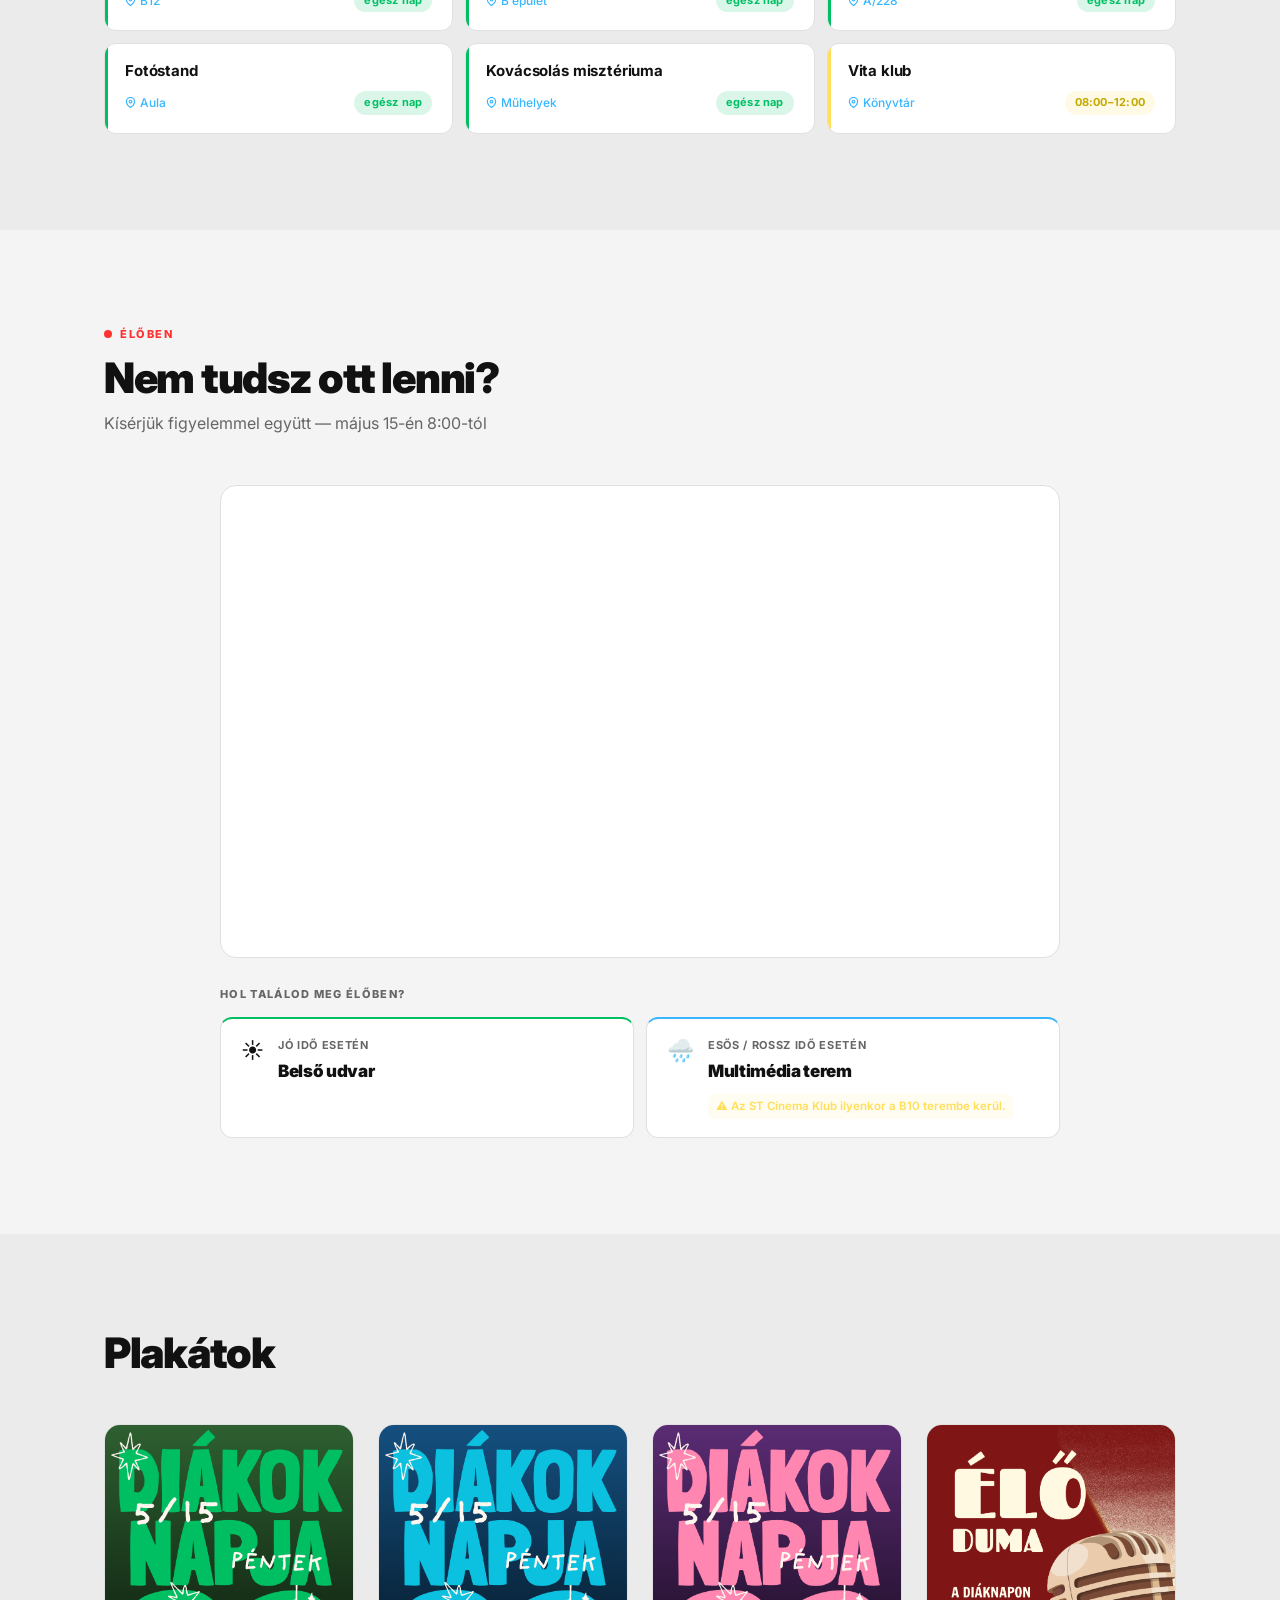
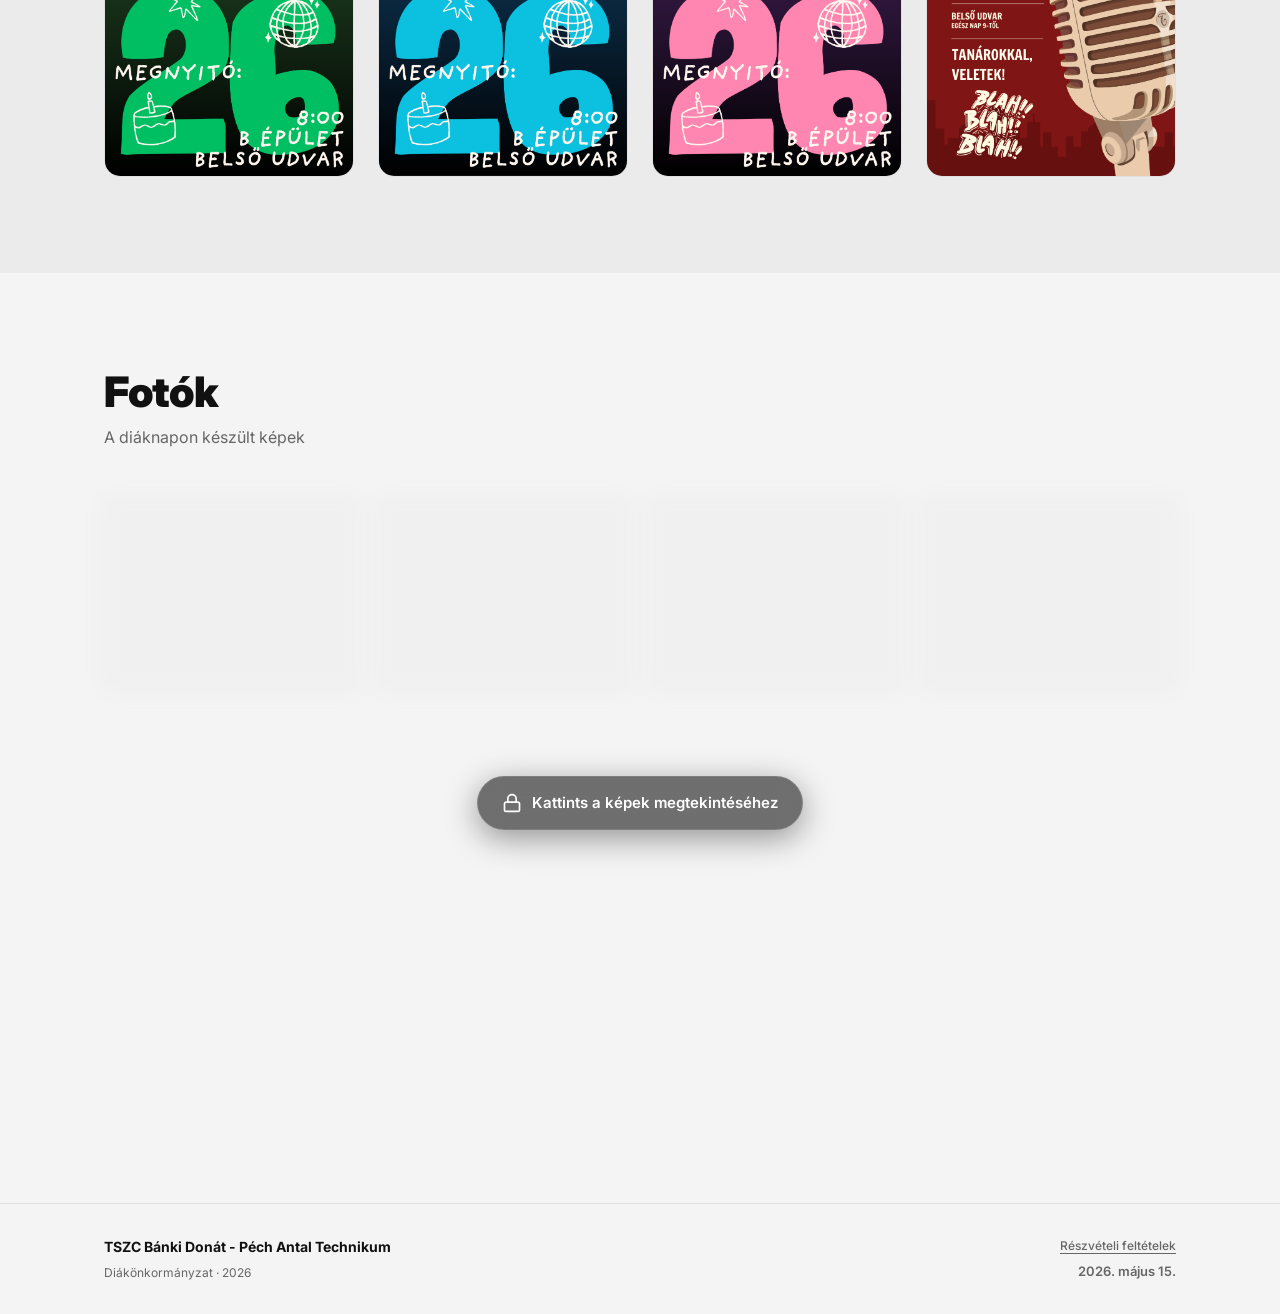
==== commit bbaa9389: "fix" ====
--- a/index.html
+++ b/index.html
@@ -21,8 +21,8 @@
   <meta name="twitter:description" content="A TSZC Bánki Donát - Péch Antal Technikum éves diáknapja. Programok, bulizás, közösség.">
   <meta name="twitter:image" content="https://diaknap.vercel.app/assets/og-index-green.png">
 
-  <link rel="icon" type="image/png" href="assets/logo-dark.png">
-  <link rel="apple-touch-icon" href="assets/logo-dark.png">
+  <link rel="icon" type="image/png" href="assets/logo-title.png">
+  <link rel="apple-touch-icon" href="assets/logo-title.png">
   <link rel="preconnect" href="https://fonts.googleapis.com">
   <link rel="preconnect" href="https://fonts.gstatic.com" crossorigin>
   <link href="https://fonts.googleapis.com/css2?family=Inter:wght@400;500;600;700;900&display=swap" rel="stylesheet">
@@ -85,7 +85,7 @@
       </div>
       <div class="countdown-today" id="countdown-today">Ma van a Diáknap</div>
     </div>
-    <a href="#highlights" class="scroll-hint" aria-label="Görgets le">
+    <a href="#highlights" class="scroll-hint" aria-label="Görgess le">
       <span class="sh-text">scroll</span>
       <div class="sh-line"></div>
     </a>
@@ -115,7 +115,7 @@
         <!-- Megnyitó -->
         <div class="plazs-card fade-up">
           <div class="plazs-card-label">Diáknap megnyitó</div>
-          <div class="plazs-card-time-badge">08:00 – 08:10</div>
+          <div class="plazs-card-time-badge">08:00 – 08:30</div>
           <ul class="plazs-timeline">
             <li>
               <span class="pt-time">07:55</span>
@@ -126,11 +126,11 @@
               <span class="pt-event">Köszöntés &amp; főszervezők bemutatása</span>
             </li>
             <li>
-              <span class="pt-time">08:04</span>
+              <span class="pt-time">08:10</span>
               <span class="pt-event">Programok ismertetése</span>
             </li>
             <li class="pt-highlight">
-              <span class="pt-time">08:08</span>
+              <span class="pt-time">08:30</span>
               <span class="pt-event">Hivatalos megnyitás — indul a Diáknap!</span>
             </li>
           </ul>
@@ -141,9 +141,9 @@
           <div class="plazs-card-label">Napi menetrend</div>
           <ul class="plazs-schedule">
             <li data-type="podcast"><span class="ps-tag">Podcast</span><span class="ps-name">Diákokkal</span><span class="ps-dur">20 perc</span></li>
-            <li data-type="podcast"><span class="ps-tag">Podcast</span><span class="ps-name">Bacsa Tamás</span><span class="ps-dur">30 perc</span></li>
+            <li data-type="podcast"><span class="ps-tag">Podcast</span><span class="ps-name">Meglepetésvendég</span><span class="ps-dur">30 perc</span></li>
             <li data-type="game"><span class="ps-tag">Játék</span><span class="ps-name">Limbó-bajnokság</span><span class="ps-dur">10 perc</span></li>
-            <li data-type="podcast"><span class="ps-tag">Podcast</span><span class="ps-name">Fadilné Eizen Erika</span><span class="ps-dur">45 perc</span></li>
+            <li data-type="podcast"><span class="ps-tag">Podcast</span><span class="ps-name">Seffer Tímea</span><span class="ps-dur">30 perc</span></li>
             <li data-type="break"><span class="ps-tag">Szünet</span><span class="ps-name"></span><span class="ps-dur">15 perc</span></li>
             <li data-type="game"><span class="ps-tag">Játék</span><span class="ps-name">Ki mit tud?</span><span class="ps-dur">45 perc</span></li>
             <li data-type="break"><span class="ps-tag">Szünet</span><span class="ps-name"></span><span class="ps-dur">15 perc</span></li>
@@ -207,6 +207,28 @@
           </iframe>
         </div>
       </div>
+
+      <div class="live-location fade-up">
+        <p class="live-loc-label">Hol találod meg élőben?</p>
+        <div class="live-loc-grid">
+          <div class="live-loc-card">
+            <div class="live-loc-icon">☀️</div>
+            <div class="live-loc-info">
+              <span class="live-loc-cond">Jó idő esetén</span>
+              <span class="live-loc-place">Belső udvar</span>
+            </div>
+          </div>
+          <div class="live-loc-card live-loc-card--alt">
+            <div class="live-loc-icon">🌧️</div>
+            <div class="live-loc-info">
+              <span class="live-loc-cond">Esős / rossz idő esetén</span>
+              <span class="live-loc-place">Multimédia terem</span>
+              <span class="live-loc-note live-loc-note--highlight">⚠️ Az ST Cinema Klub ilyenkor a B10 terembe kerül.</span>
+            </div>
+          </div>
+        </div>
+      </div>
+
     </div>
   </section>
 
--- a/css/style.css
+++ b/css/style.css
@@ -837,6 +837,91 @@
   display: block;
 }
 
+.live-location {
+  max-width: 840px;
+  margin: 28px auto 0;
+}
+
+.live-loc-label {
+  font-size: 11px;
+  font-weight: 800;
+  letter-spacing: 0.12em;
+  text-transform: uppercase;
+  color: var(--text-muted);
+  margin-bottom: 14px;
+}
+
+.live-loc-grid {
+  display: grid;
+  grid-template-columns: 1fr 1fr;
+  gap: 12px;
+}
+
+.live-loc-card {
+  background: var(--surface);
+  border: 1px solid var(--border);
+  border-top: 2px solid var(--green);
+  border-radius: 12px;
+  padding: 18px 20px;
+  display: flex;
+  align-items: flex-start;
+  gap: 14px;
+}
+
+.live-loc-card--alt {
+  border-top-color: var(--blue);
+}
+
+.live-loc-icon {
+  font-size: 22px;
+  line-height: 1;
+  flex-shrink: 0;
+  margin-top: 2px;
+}
+
+.live-loc-info {
+  display: flex;
+  flex-direction: column;
+  gap: 3px;
+}
+
+.live-loc-cond {
+  font-size: 11px;
+  font-weight: 700;
+  letter-spacing: 0.06em;
+  text-transform: uppercase;
+  color: var(--text-muted);
+}
+
+.live-loc-place {
+  font-size: 17px;
+  font-weight: 900;
+  letter-spacing: -0.02em;
+  color: var(--text);
+}
+
+.live-loc-note {
+  font-size: 11.5px;
+  color: var(--text-muted);
+  line-height: 1.5;
+  margin-top: 4px;
+}
+
+.live-loc-note--highlight {
+  color: var(--yellow);
+  font-weight: 600;
+  background: rgba(255, 222, 89, 0.08);
+  border-radius: 6px;
+  padding: 4px 8px;
+  margin-top: 6px;
+}
+
+@media (max-width: 540px) {
+  .live-loc-grid {
+    grid-template-columns: 1fr;
+  }
+}
+
 /* ===== POSTER ===== */
 .poster-section {
   background: var(--bg2);
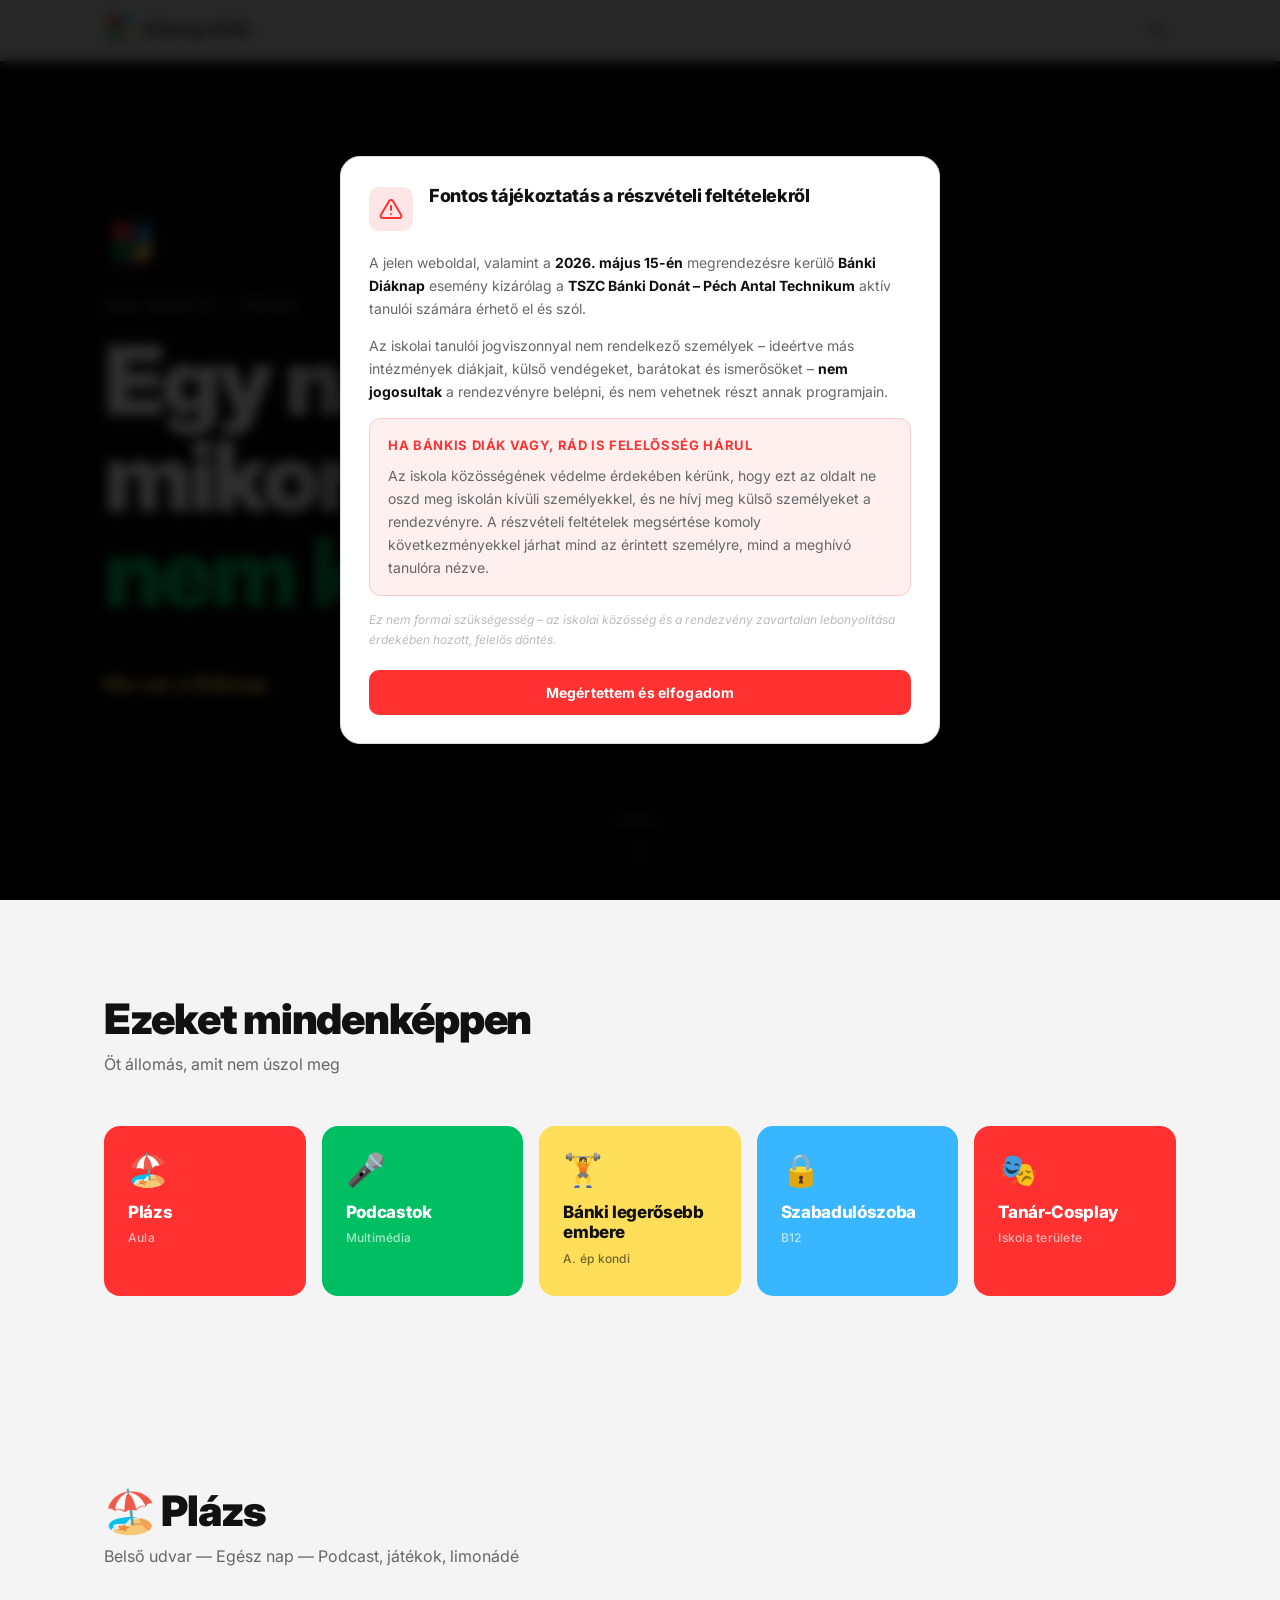
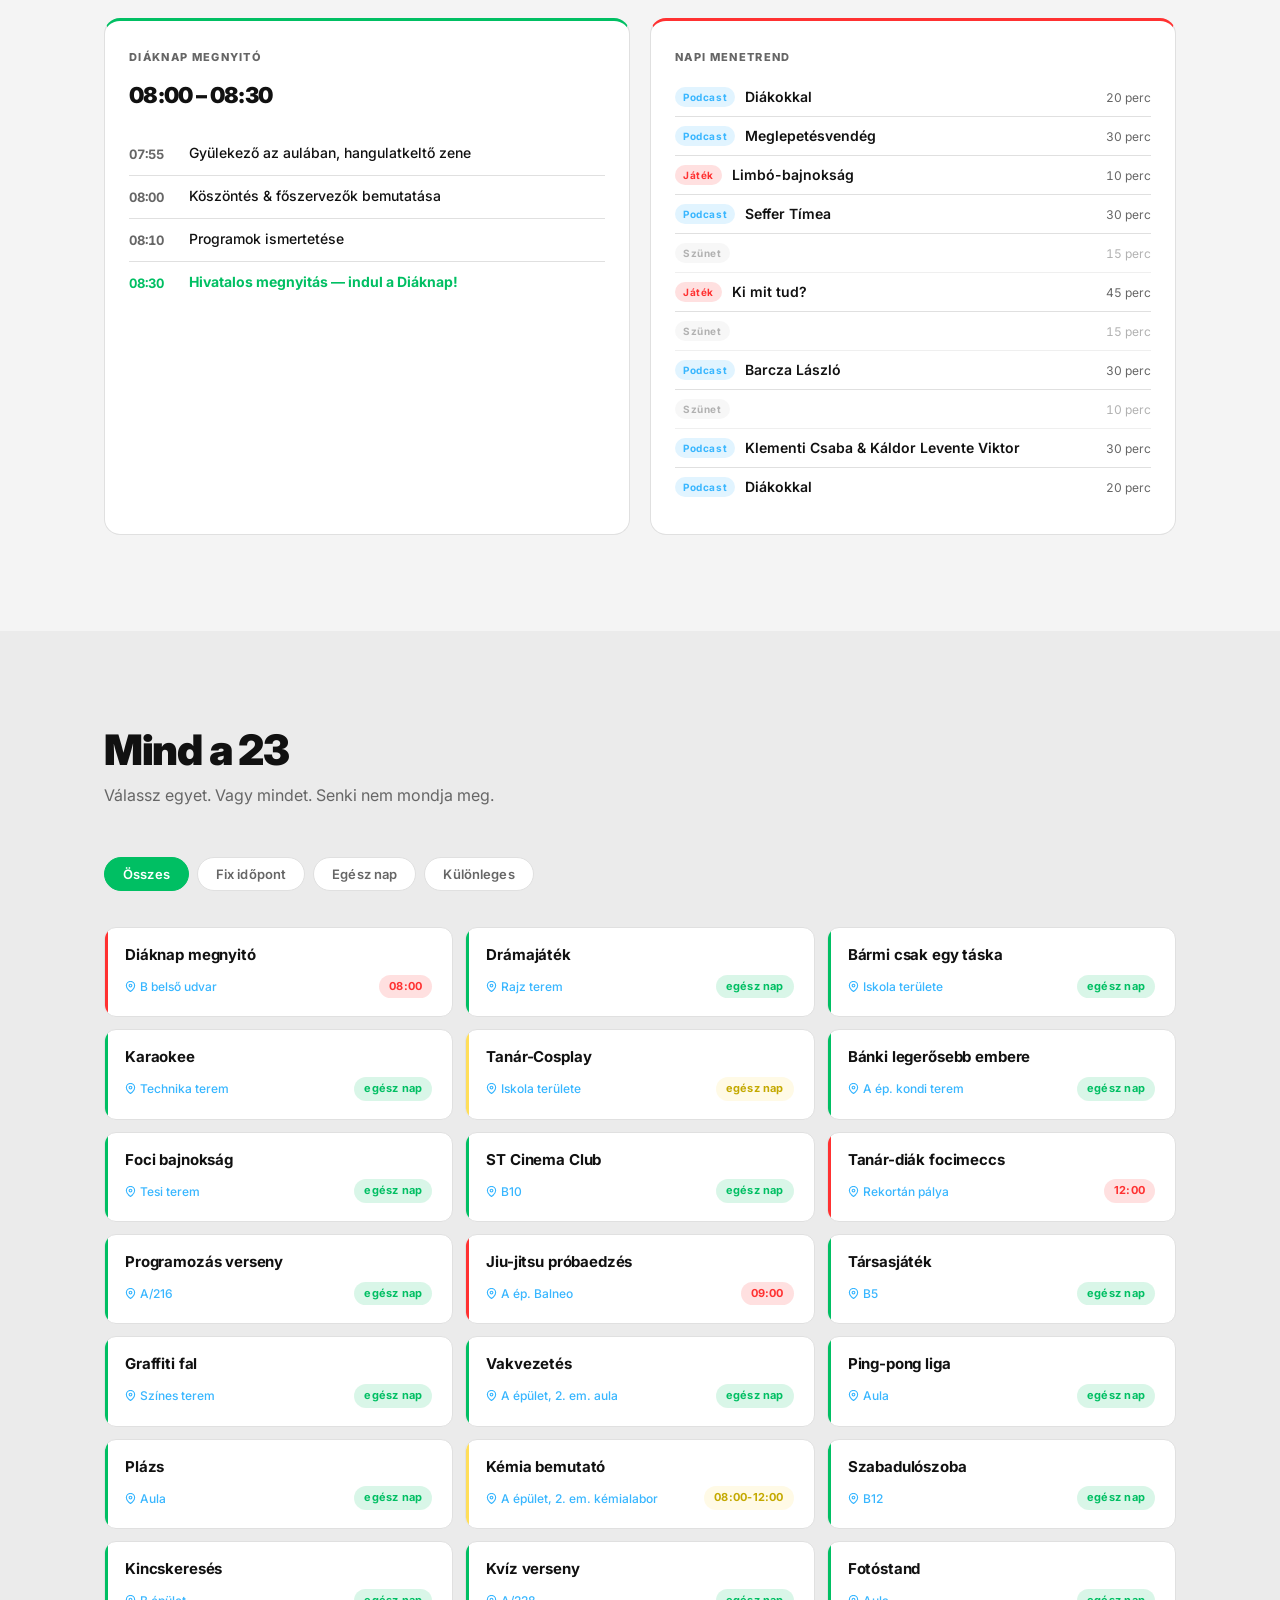
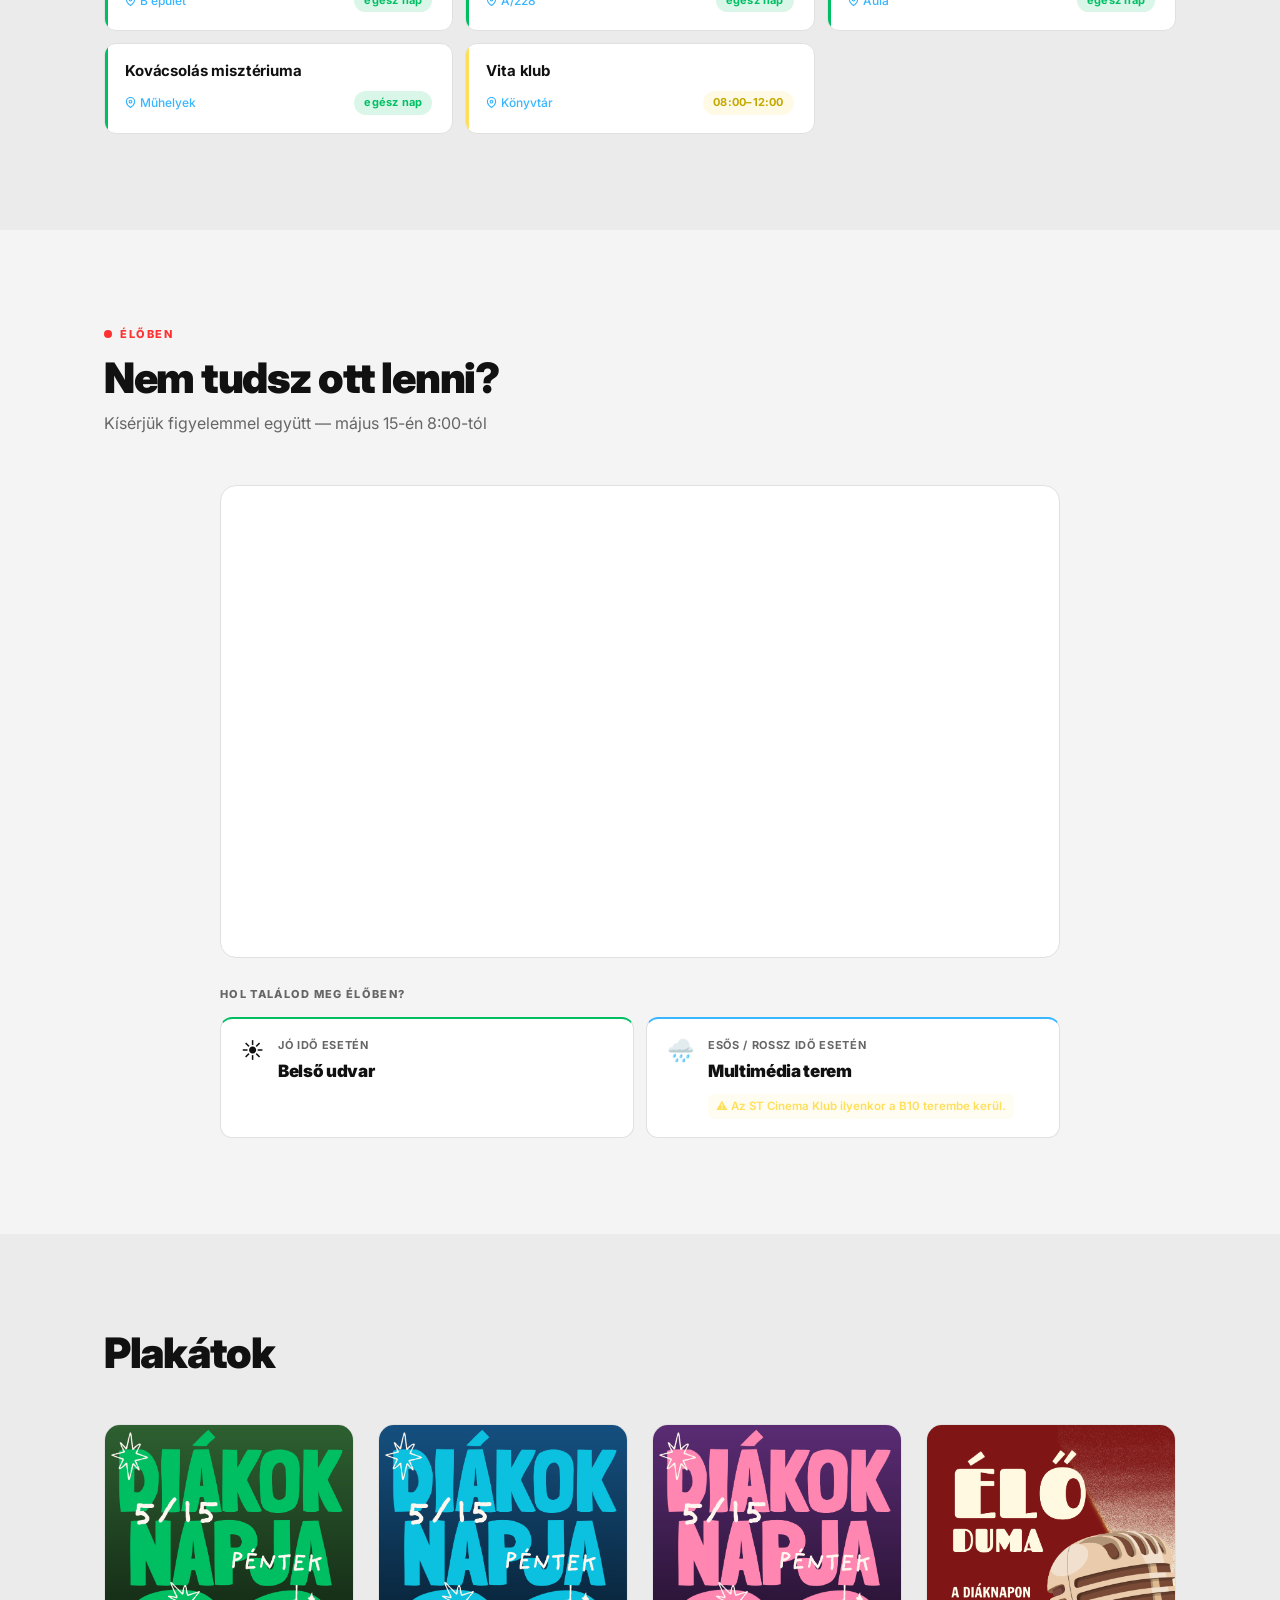
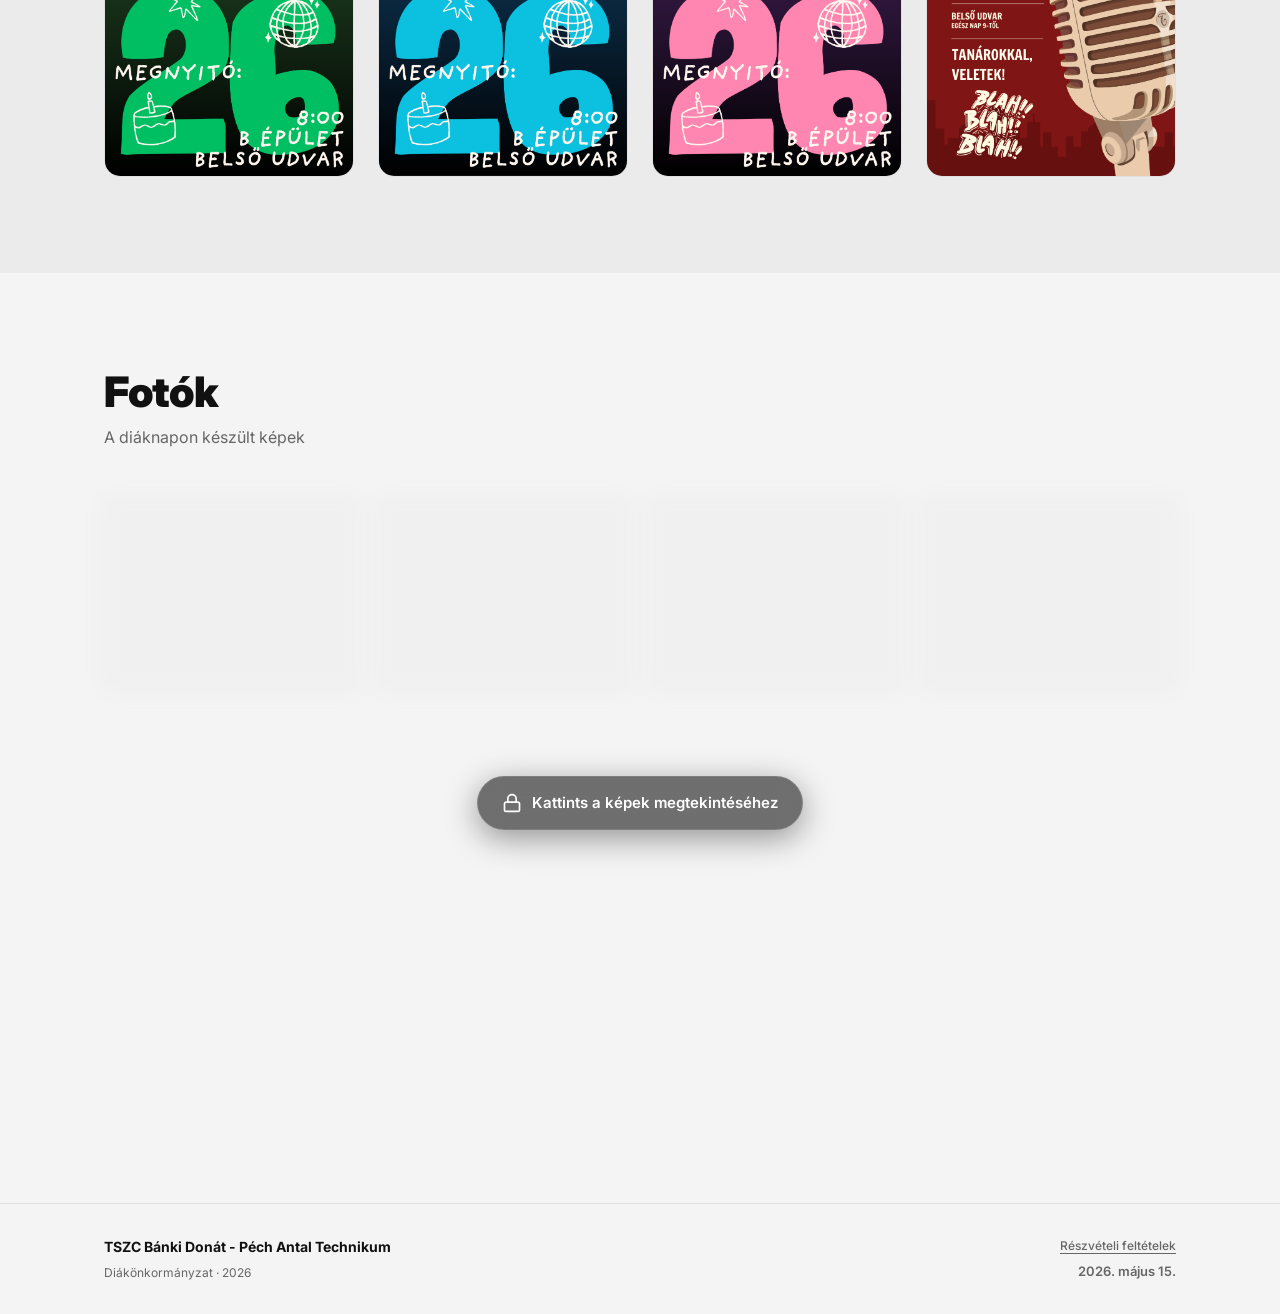
==== commit 4d392768: "fix" ====
--- a/index.html
+++ b/index.html
@@ -119,7 +119,7 @@
           <ul class="plazs-timeline">
             <li>
               <span class="pt-time">07:55</span>
-              <span class="pt-event">Gyülekező a B udvaron, hangulatkeltő zene</span>
+              <span class="pt-event">Gyülekező az aulában, hangulatkeltő zene</span>
             </li>
             <li>
               <span class="pt-time">08:00</span>
@@ -162,7 +162,7 @@
   <section class="section programs-section" id="programs">
     <div class="container">
       <div class="section-header">
-        <h2 class="section-title">Mind a 24</h2>
+        <h2 class="section-title">Mind a 23</h2>
         <p class="section-sub">Válassz egyet. Vagy mindet. Senki nem mondja meg.</p>
       </div>
       <div class="filter-bar">
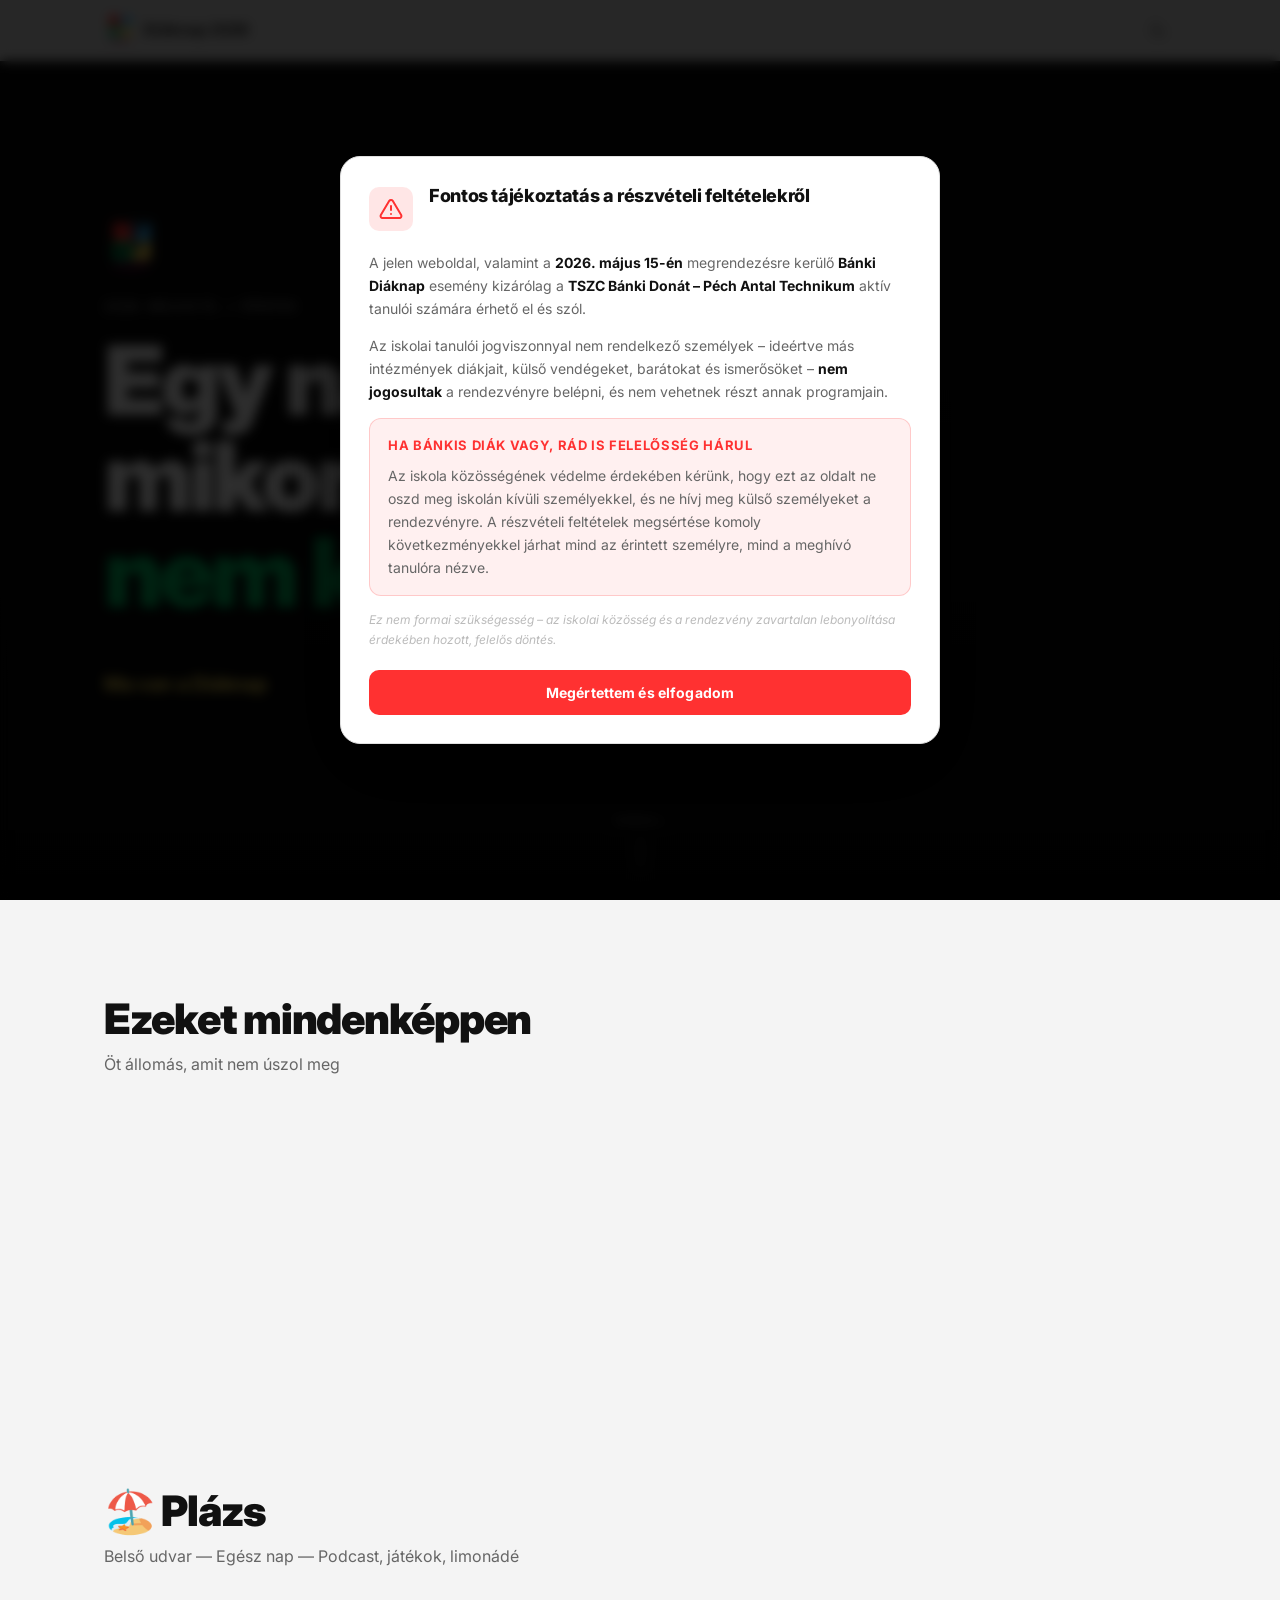
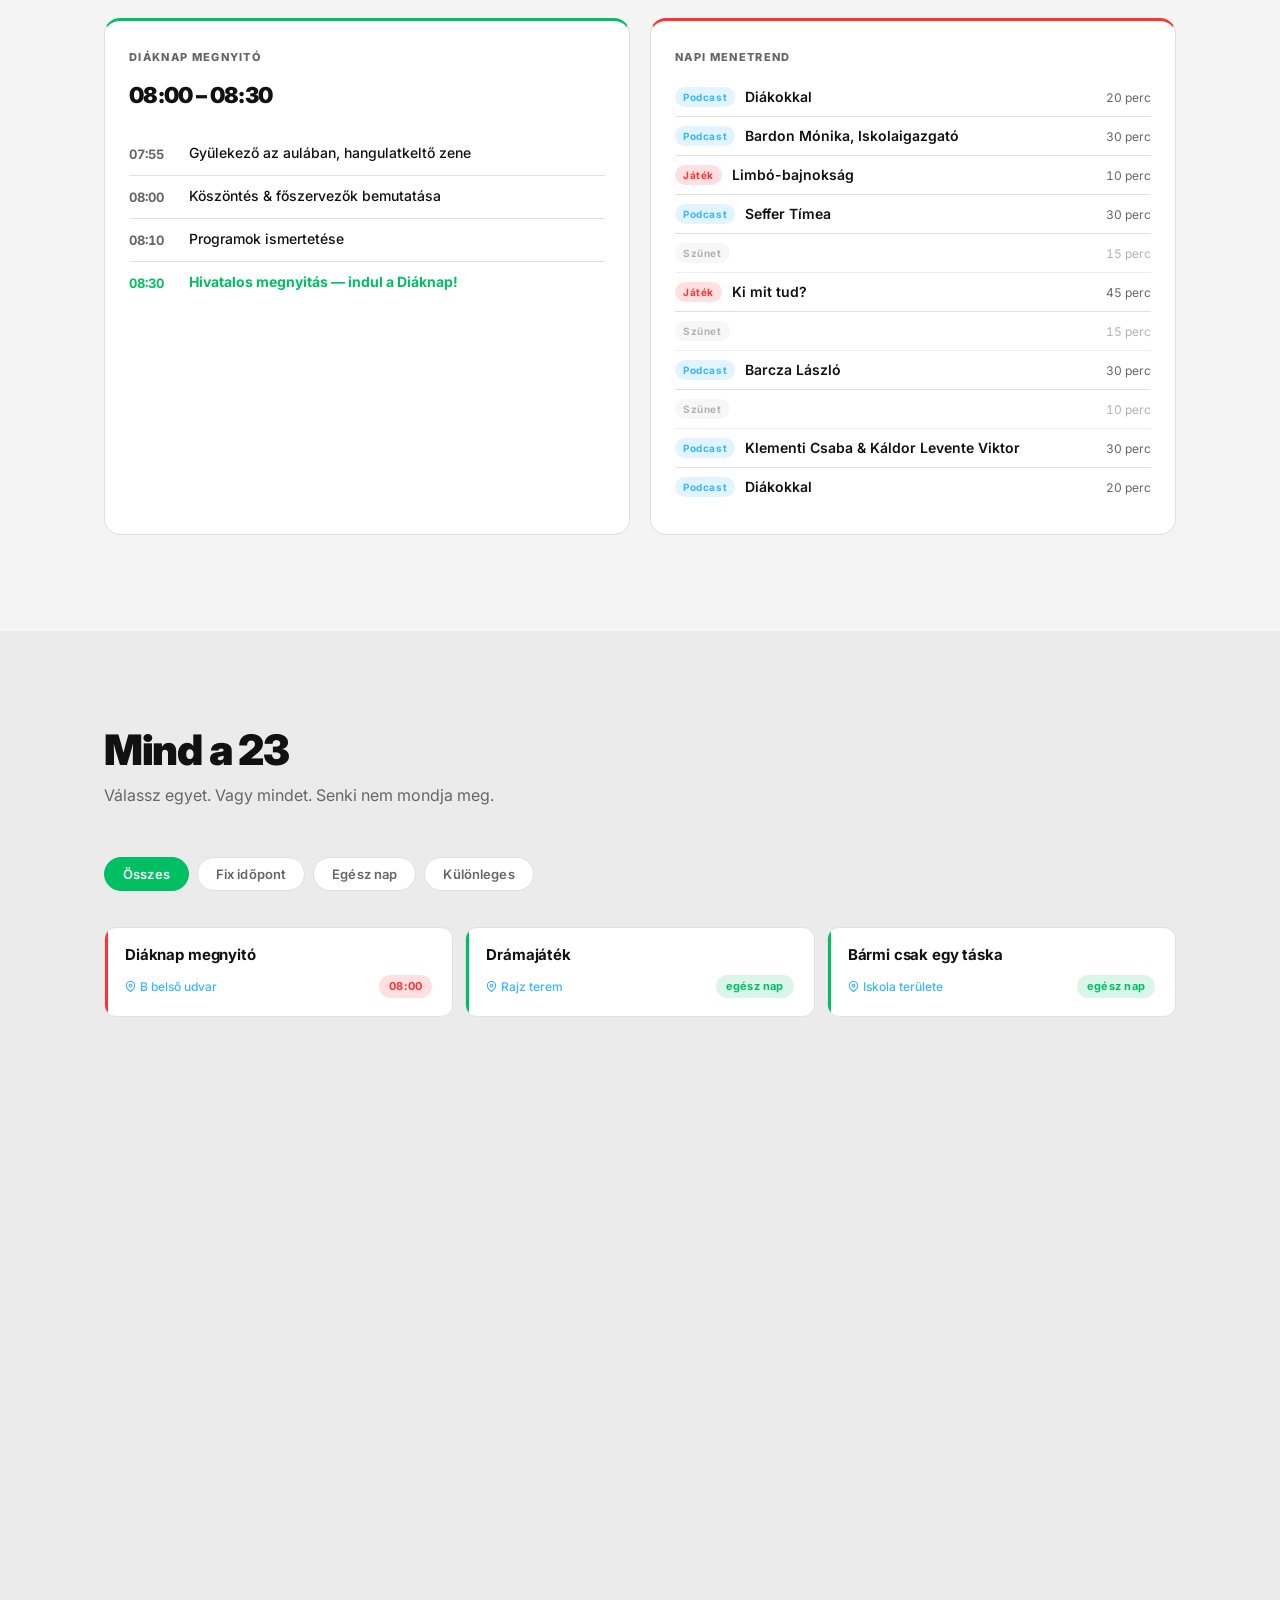
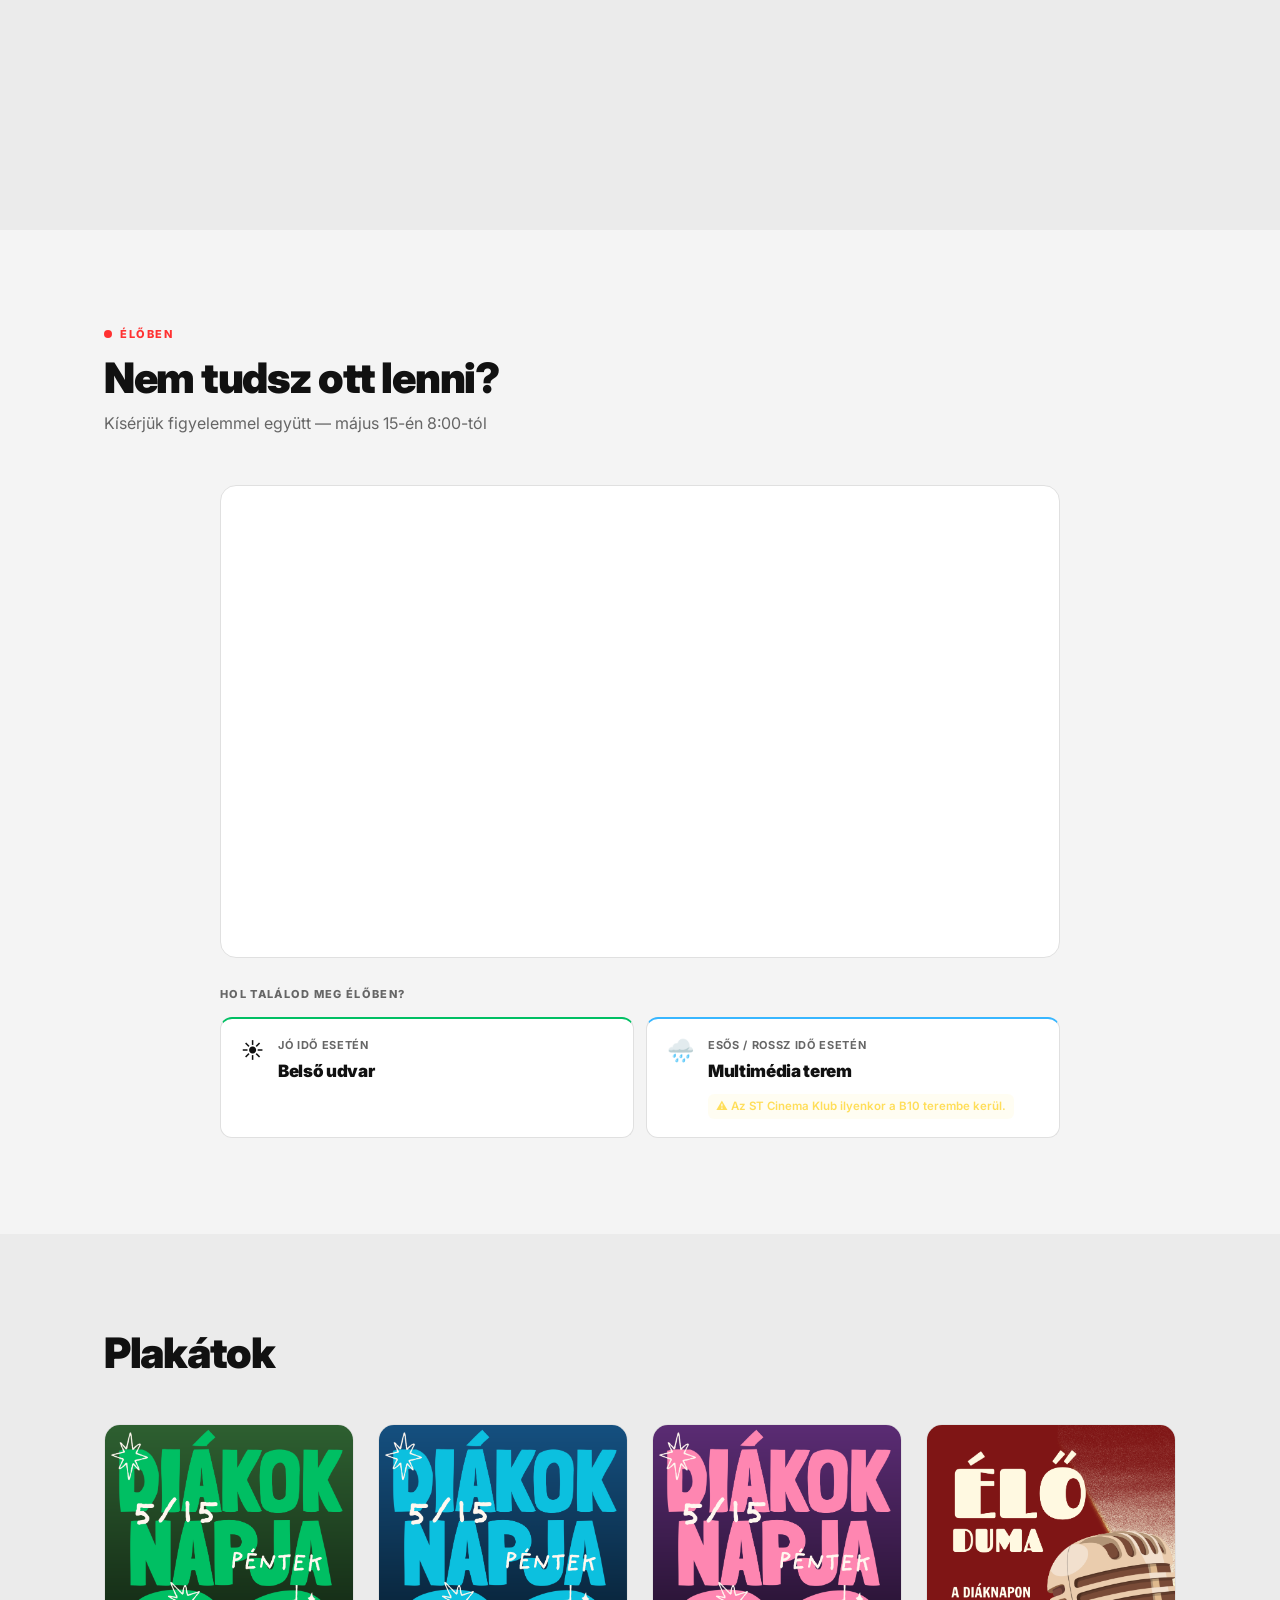
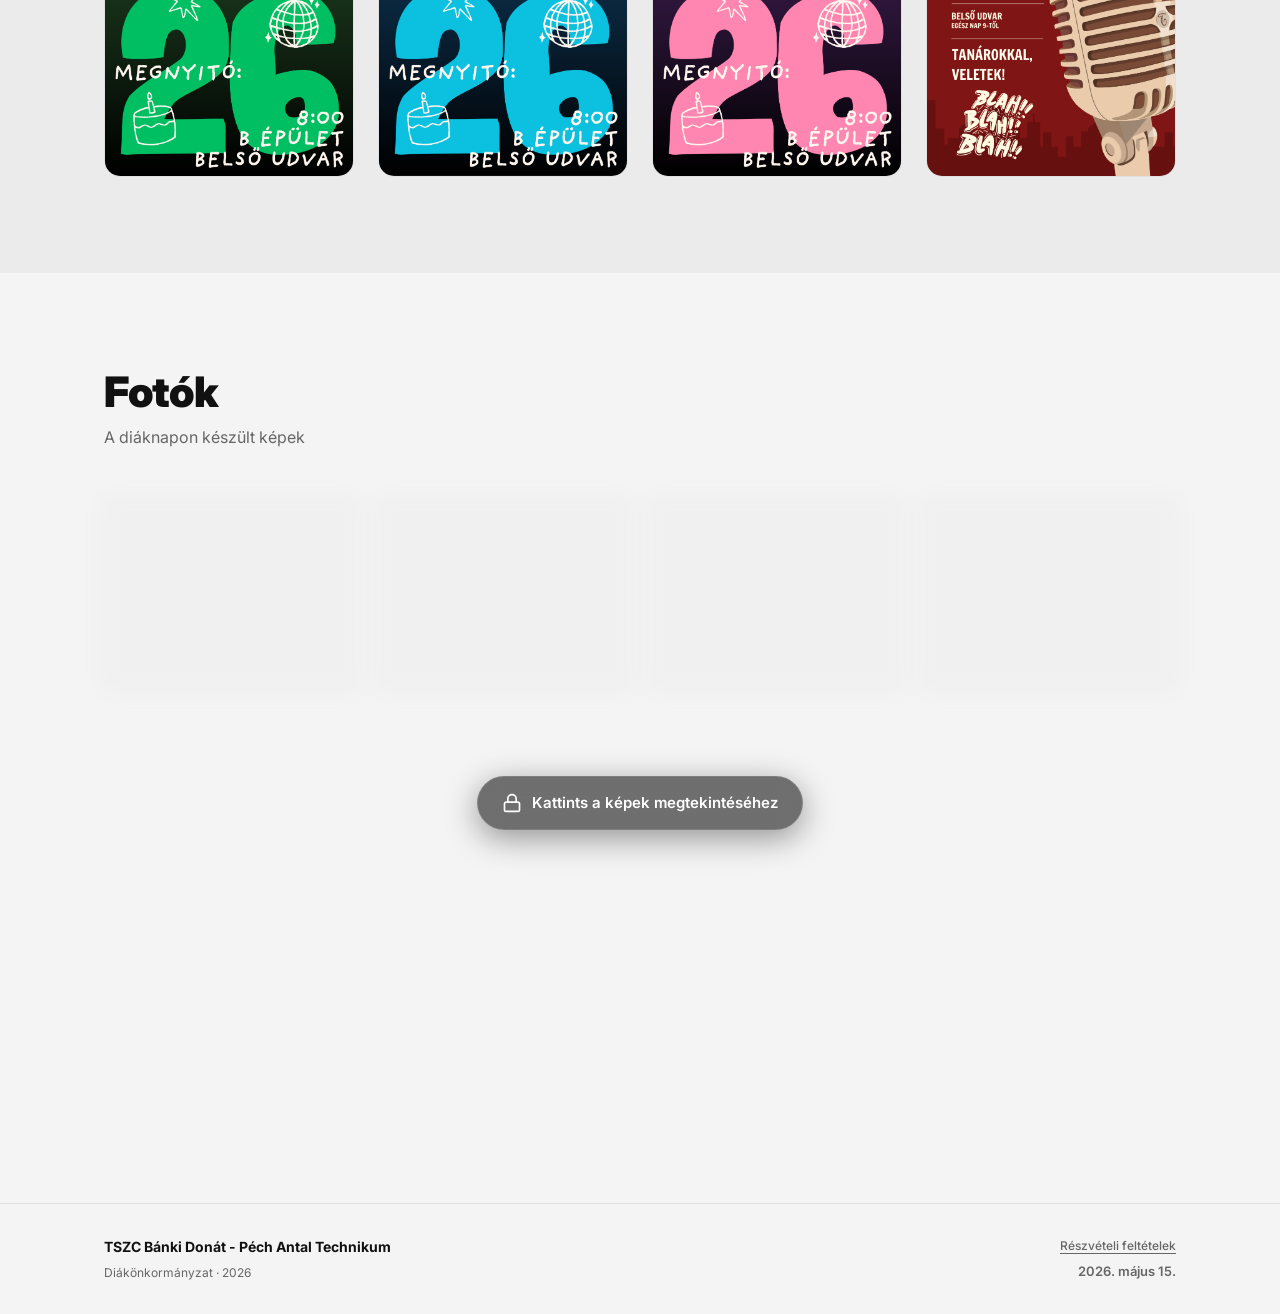
==== commit 75934d23: "guest update" ====
--- a/index.html
+++ b/index.html
@@ -141,7 +141,7 @@
           <div class="plazs-card-label">Napi menetrend</div>
           <ul class="plazs-schedule">
             <li data-type="podcast"><span class="ps-tag">Podcast</span><span class="ps-name">Diákokkal</span><span class="ps-dur">20 perc</span></li>
-            <li data-type="podcast"><span class="ps-tag">Podcast</span><span class="ps-name">Meglepetésvendég</span><span class="ps-dur">30 perc</span></li>
+            <li data-type="podcast"><span class="ps-tag">Podcast</span><span class="ps-name">Bardon Mónika, Iskolaigazgató</span><span class="ps-dur">30 perc</span></li>
             <li data-type="game"><span class="ps-tag">Játék</span><span class="ps-name">Limbó-bajnokság</span><span class="ps-dur">10 perc</span></li>
             <li data-type="podcast"><span class="ps-tag">Podcast</span><span class="ps-name">Seffer Tímea</span><span class="ps-dur">30 perc</span></li>
             <li data-type="break"><span class="ps-tag">Szünet</span><span class="ps-name"></span><span class="ps-dur">15 perc</span></li>
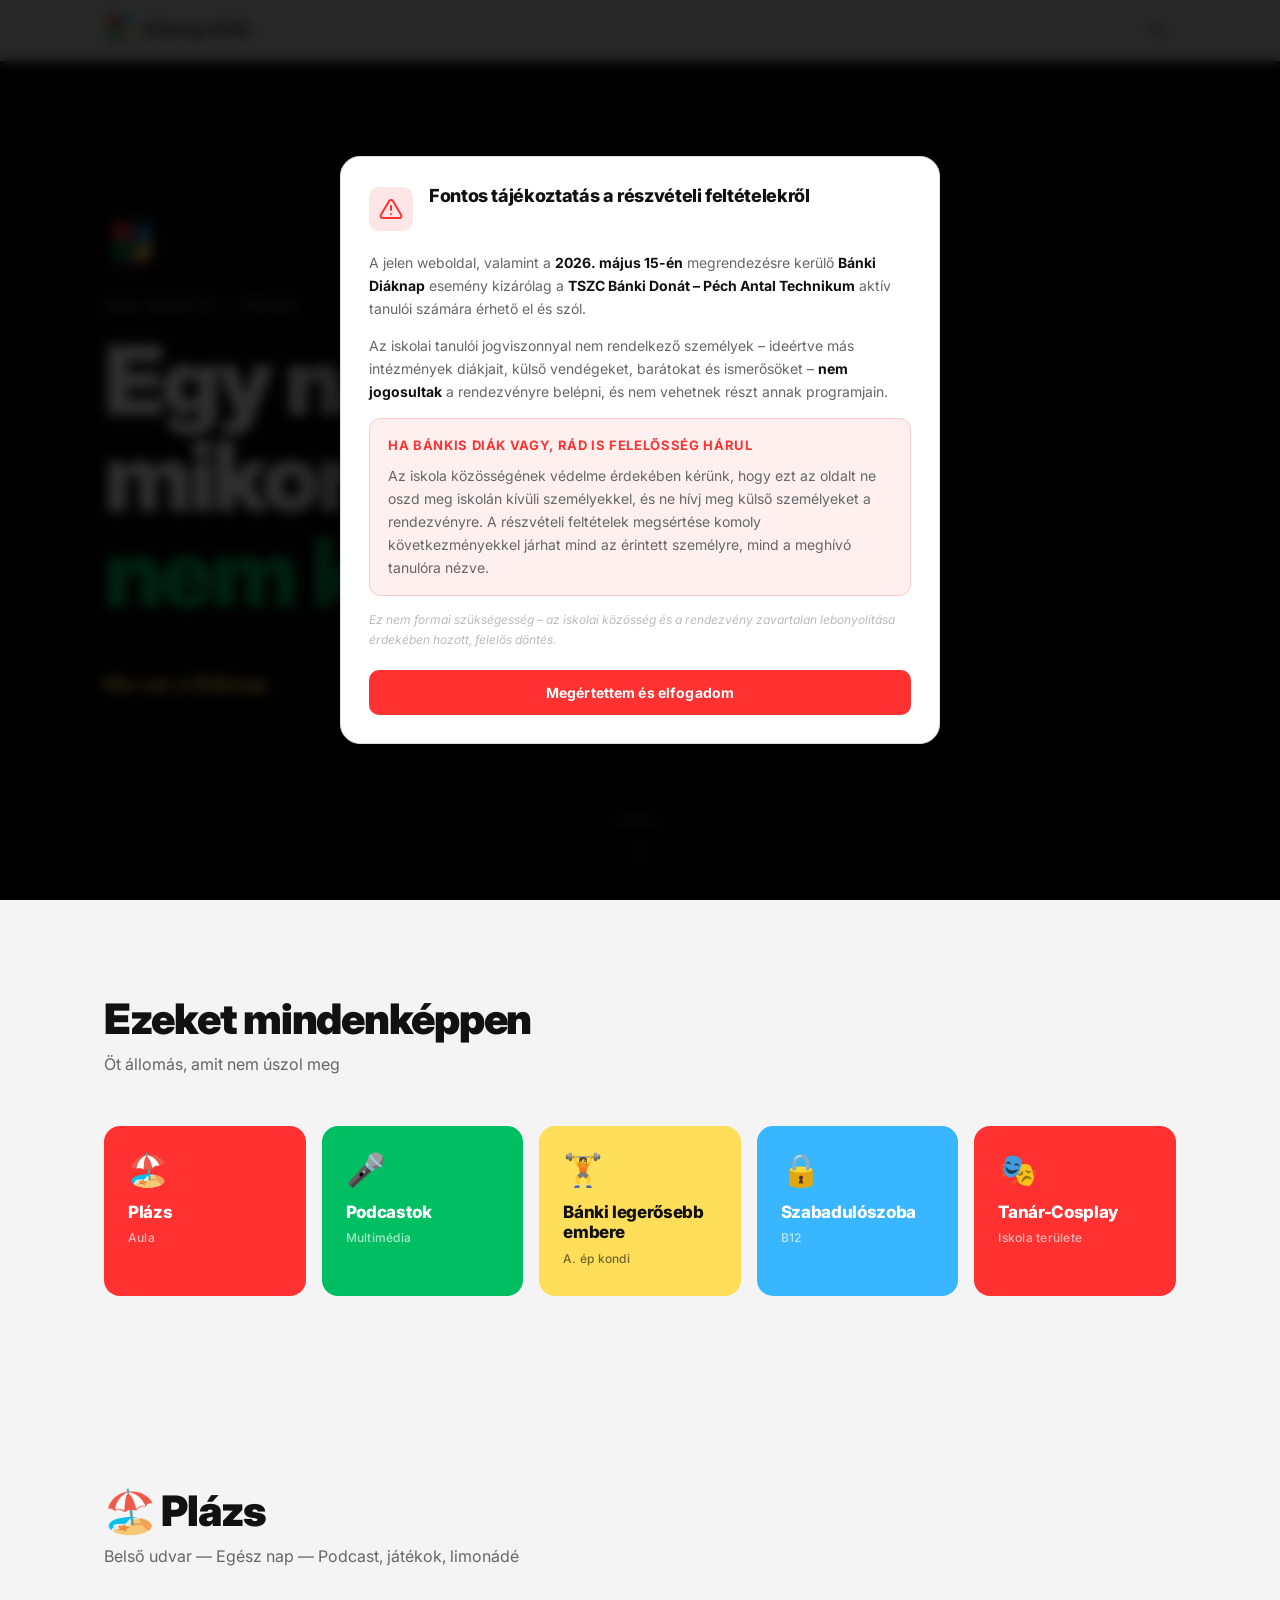
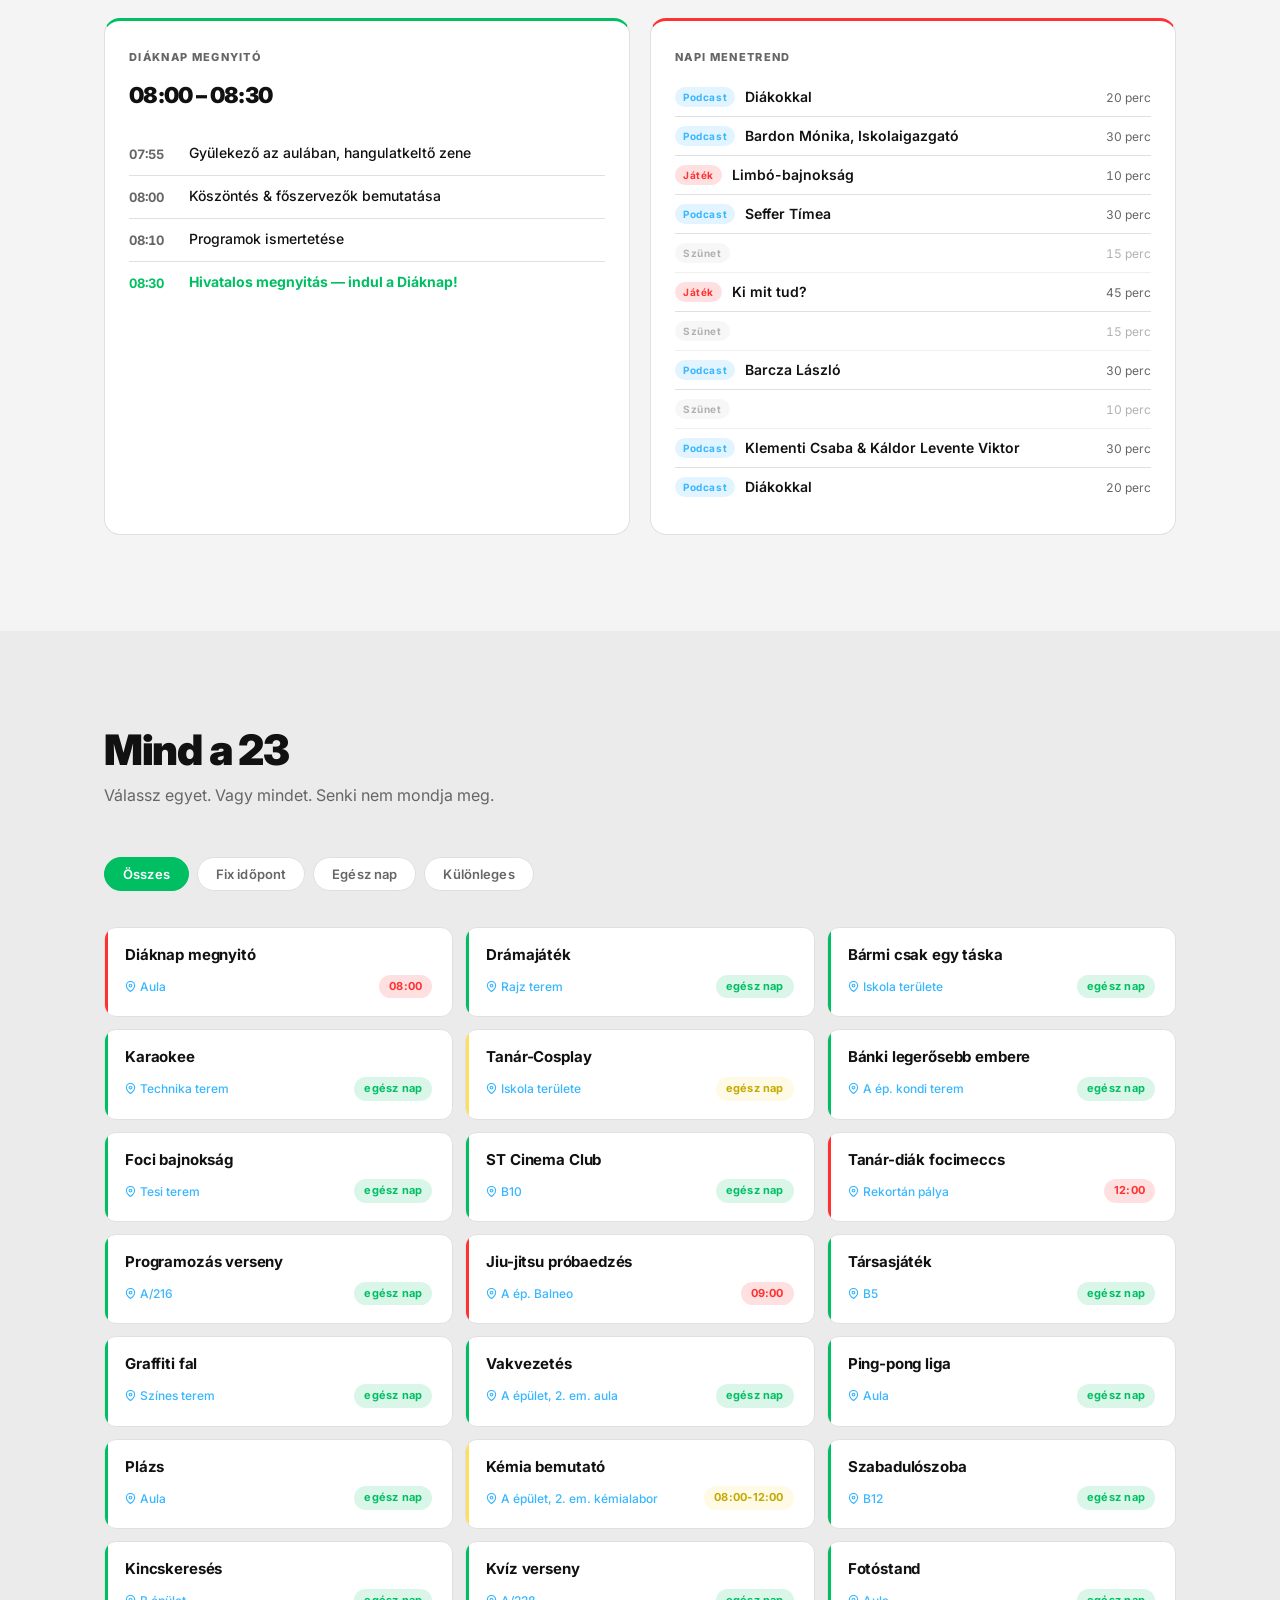
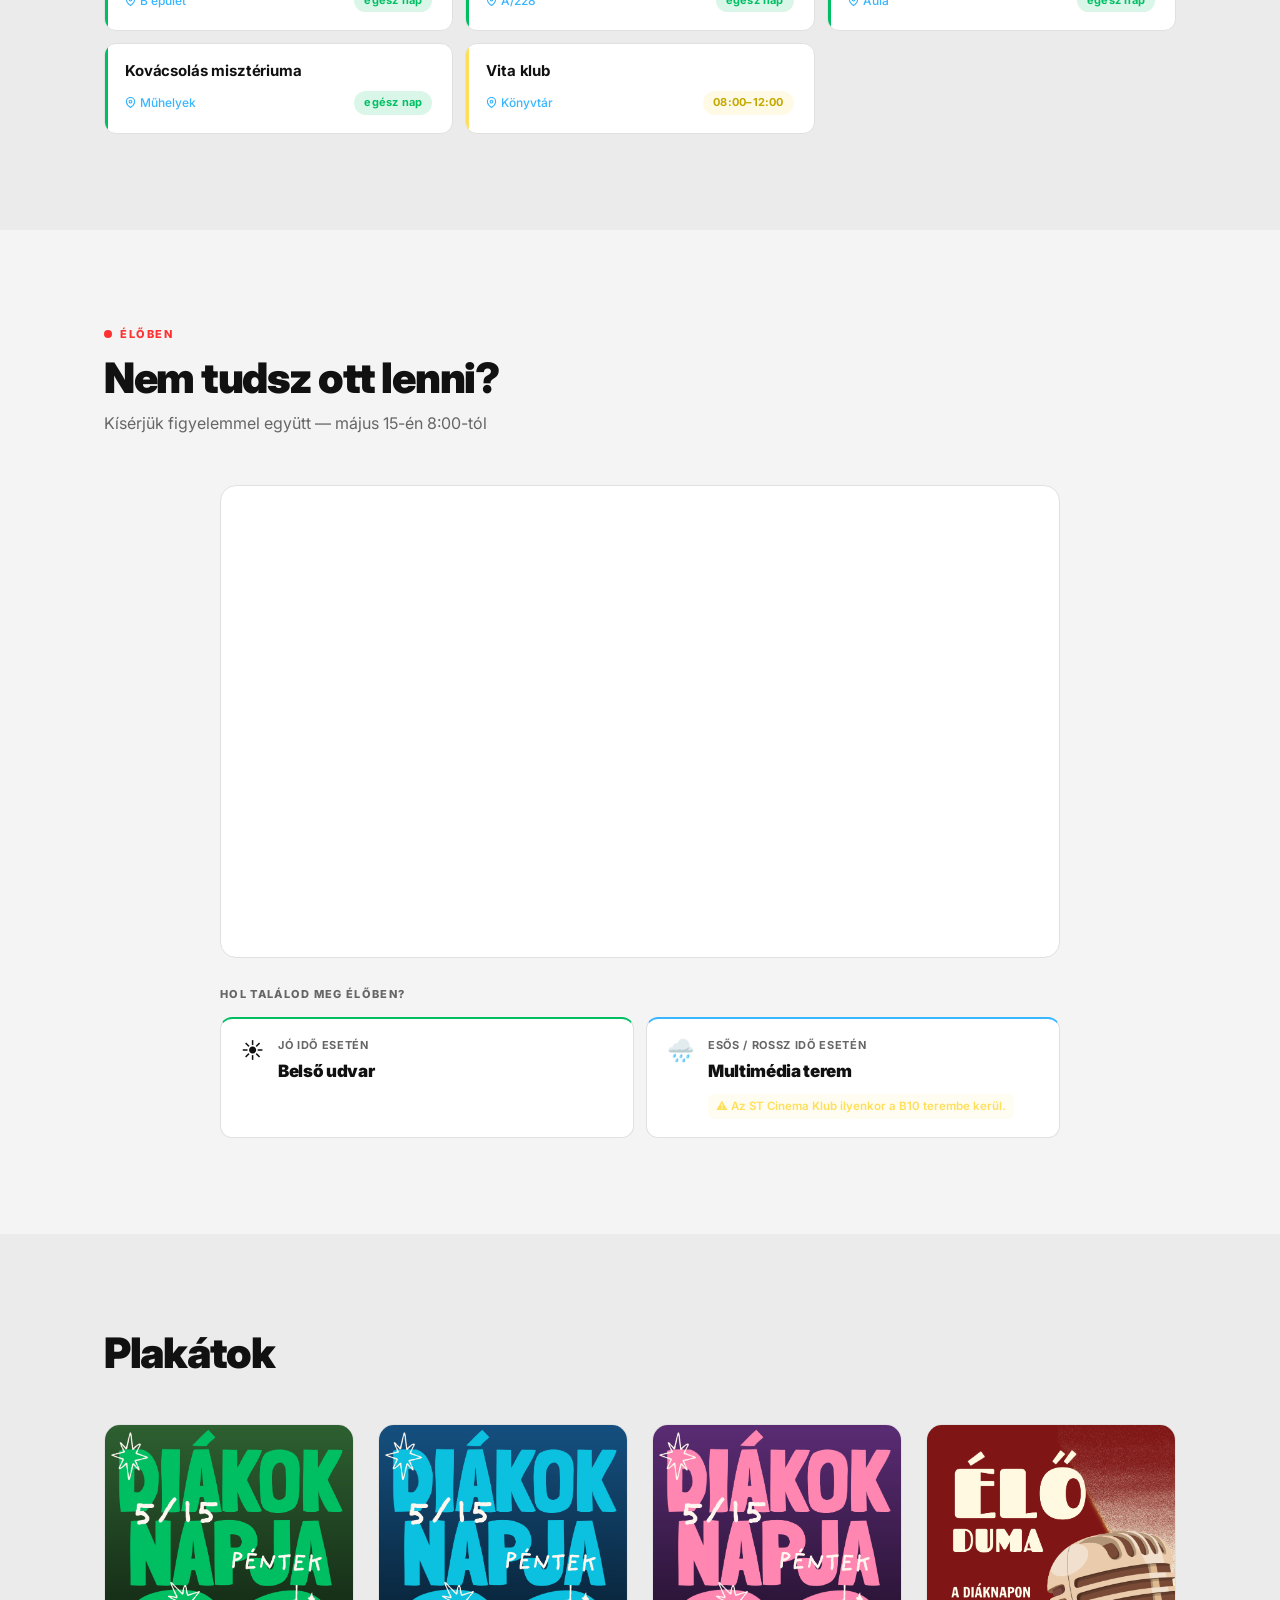
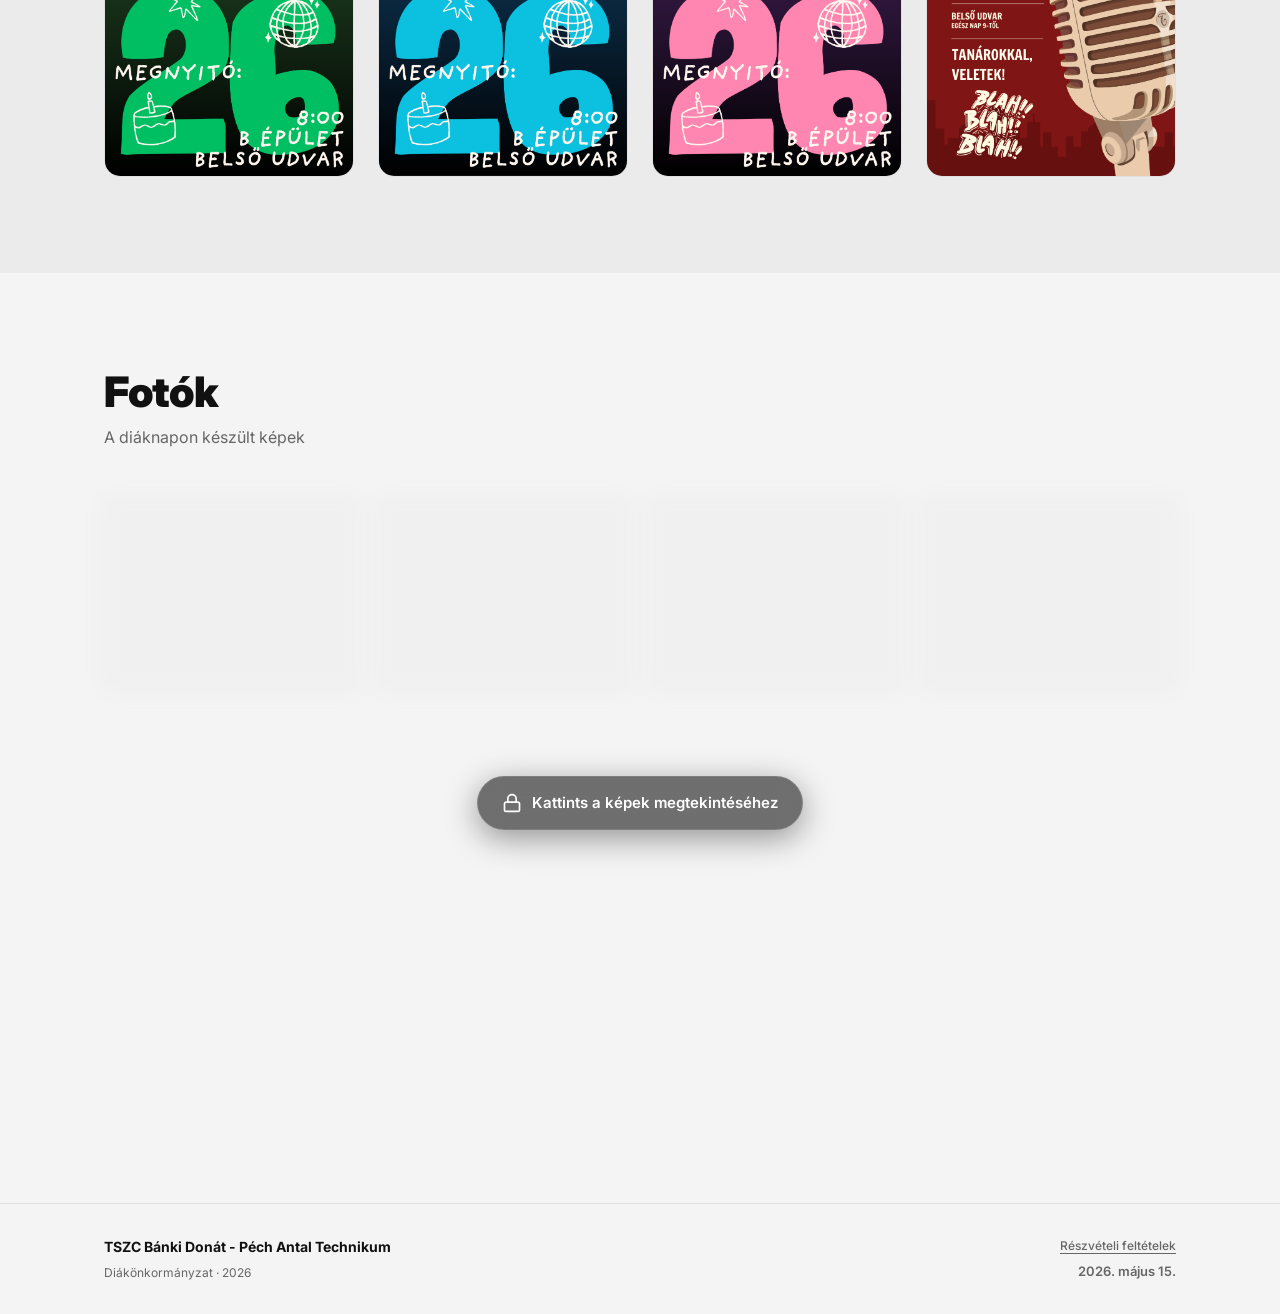
==== commit 669c92fb: "live" ====
--- a/index.html
+++ b/index.html
@@ -199,7 +199,7 @@
         <div class="live-iframe-wrap" id="live-iframe-wrap">
           <iframe
             id="yt-iframe"
-            src="https://www.youtube.com/embed/CGBynso5h50"
+            src="https://www.youtube.com/embed/Ae0RRD44Jr8"
             title="Bánki Diáknap 2026 – Élő közvetítés"
             frameborder="0"
             allow="accelerometer; autoplay; clipboard-write; encrypted-media; gyroscope; picture-in-picture; web-share"
